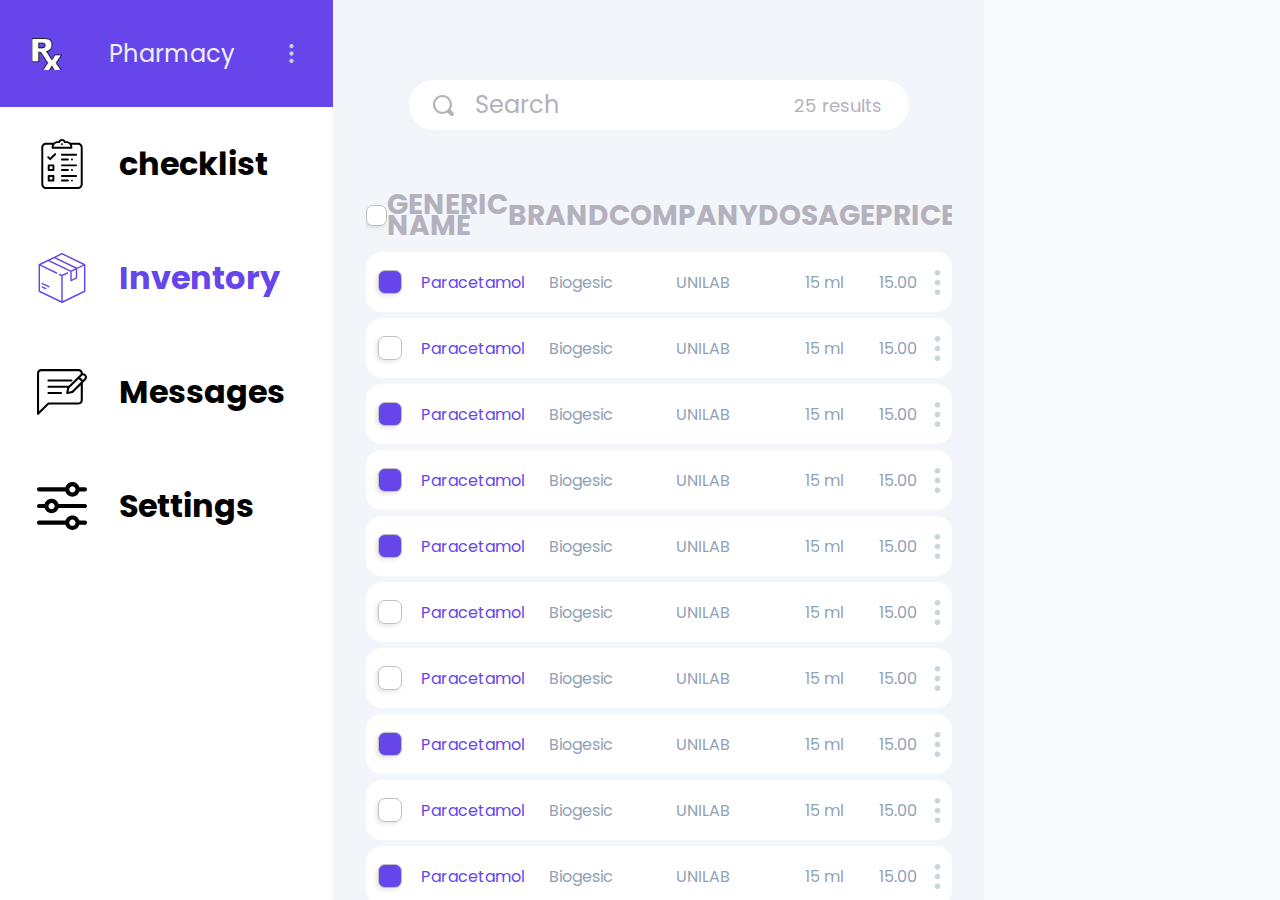
==== frontend/html/index.html @ 848f8ec7 "complied main and right-side-bar design" ====
<!DOCTYPE html>
<html lang="en">
  <head>
    <meta charset="UTF-8" />
    <meta name="viewport" content="width=device-width, initial-scale=1.0" />
    <meta http-equiv="X-UA-Compatible" content="ie=edge" />
    <title>POS</title>

    <link rel="stylesheet" href="../css/main.css" />
  </head>
  <body>
    <div class="site">
      <section class="left-side-bar">
        <section class="left-side-bar__top">
          <img src="../static/rx.svg" class="left-side-bar__top__logo" />
          <h1 class="left-side-bar__top__pharmacy-name">Pharmacy</h1>
          <img src="../static/3dots.svg" class="left-side-bar__top__menu" />
        </section>
        <section class="left-side-bar__mid">
          <div class="left-side-bar__mid__function">
            <img
              src="../static/checklist.svg"
              class="left-side-bar__mid__function__logo"
            />
            <h1 class="left-side-bar__mid__function__name">checklist</h1>
          </div>
          <div
            class="left-side-bar__mid__function left-side-bar__mid__function--active"
          >
            <img
              src="../static/box.svg"
              class="left-side-bar__mid__function__logo"
            />
            <h1 class="left-side-bar__mid__function__name">Inventory</h1>
          </div>
          <div class="left-side-bar__mid__function">
            <img
              src="../static/feedback.svg"
              class="left-side-bar__mid__function__logo"
            />
            <h1 class="left-side-bar__mid__function__name">Messages</h1>
          </div>
          <div class="left-side-bar__mid__function">
            <img
              src="../static/adjust.svg"
              class="left-side-bar__mid__function__logo"
            />
            <h1 class="left-side-bar__mid__function__name">Settings</h1>
          </div>
        </section>
      </section>
      <section class="main">
        <div class="search">
          <div class="search__main">
            <img src="../static/search.svg" class="search__main__logo" />
            <input
              type="search"
              name="search"
              class="search__main__name"
              placeholder="Search"
            />
          </div>
          <h1 class="search__results-count">25 results</h1>
        </div>
        <div class="table">
          <section class="table__header">
            <div class="table__header__item check ">
              <div></div>
            </div>
            <div class="table__header__item generic">
              <h1 class="name">Generic Name</h1>
            </div>
            <div class="table__header__item brand">
              <h1 class="name">Brand</h1>
            </div>
            <div class="table__header__item company">
              <h1 class="name">Company</h1>
            </div>
            <div class="table__header__item dosage">
              <h1 class="name">Dosage</h1>
            </div>
            <div class="table__header__item price">
              <h1 class="name">Price</h1>
            </div>
          </section>

          <section class="table__body">
            <div class="table__body__card">
              <div
                class="table__body__card__item table__body__card__item check--active check"
              >
                <div></div>
              </div>
              <div class="table__body__card__item generic">
                <h1 class="name">Paracetamol</h1>
              </div>
              <div class="table__body__card__item brand">
                <h1 class="name">Biogesic</h1>
              </div>
              <div class="table__body__card__item company">
                <h1 class="name">UNILAB</h1>
              </div>
              <div class="table__body__card__item dosage">
                <h1 class="name">15 ml</h1>
              </div>
              <div class="table__body__card__item price">
                <h1 class="name">15.00</h1>
              </div>
              <div class="table__body__card__item menu">
                <img src="../static/3dots.svg" />
              </div>
            </div>

            <div class="table__body__card">
              <div class="table__body__card__item check ">
                <div></div>
              </div>
              <div class="table__body__card__item generic">
                <h1 class="name">Paracetamol</h1>
              </div>
              <div class="table__body__card__item brand">
                <h1 class="name">Biogesic</h1>
              </div>
              <div class="table__body__card__item company">
                <h1 class="name">UNILAB</h1>
              </div>
              <div class="table__body__card__item dosage">
                <h1 class="name">15 ml</h1>
              </div>
              <div class="table__body__card__item price">
                <h1 class="name">15.00</h1>
              </div>
              <div class="table__body__card__item menu">
                <img src="../static/3dots.svg" />
              </div>
            </div>

            <div class="table__body__card">
              <div
                class="table__body__card__item table__body__card__item check--active check "
              >
                <div></div>
              </div>
              <div class="table__body__card__item generic">
                <h1 class="name">Paracetamol</h1>
              </div>
              <div class="table__body__card__item brand">
                <h1 class="name">Biogesic</h1>
              </div>
              <div class="table__body__card__item company">
                <h1 class="name">UNILAB</h1>
              </div>
              <div class="table__body__card__item dosage">
                <h1 class="name">15 ml</h1>
              </div>
              <div class="table__body__card__item price">
                <h1 class="name">15.00</h1>
              </div>
              <div class="table__body__card__item menu">
                <img src="../static/3dots.svg" />
              </div>
            </div>

            <div class="table__body__card">
              <div
                class="table__body__card__item table__body__card__item check--active check "
              >
                <div></div>
              </div>
              <div class="table__body__card__item generic">
                <h1 class="name">Paracetamol</h1>
              </div>
              <div class="table__body__card__item brand">
                <h1 class="name">Biogesic</h1>
              </div>
              <div class="table__body__card__item company">
                <h1 class="name">UNILAB</h1>
              </div>
              <div class="table__body__card__item dosage">
                <h1 class="name">15 ml</h1>
              </div>
              <div class="table__body__card__item price">
                <h1 class="name">15.00</h1>
              </div>
              <div class="table__body__card__item menu">
                <img src="../static/3dots.svg" />
              </div>
            </div>

            <div class="table__body__card">
              <div
                class="table__body__card__item table__body__card__item check--active check "
              >
                <div></div>
              </div>
              <div class="table__body__card__item generic">
                <h1 class="name">Paracetamol</h1>
              </div>
              <div class="table__body__card__item brand">
                <h1 class="name">Biogesic</h1>
              </div>
              <div class="table__body__card__item company">
                <h1 class="name">UNILAB</h1>
              </div>
              <div class="table__body__card__item dosage">
                <h1 class="name">15 ml</h1>
              </div>
              <div class="table__body__card__item price">
                <h1 class="name">15.00</h1>
              </div>
              <div class="table__body__card__item menu">
                <img src="../static/3dots.svg" />
              </div>
            </div>

            <div class="table__body__card">
              <div class="table__body__card__item check ">
                <div></div>
              </div>
              <div class="table__body__card__item generic">
                <h1 class="name">Paracetamol</h1>
              </div>
              <div class="table__body__card__item brand">
                <h1 class="name">Biogesic</h1>
              </div>
              <div class="table__body__card__item company">
                <h1 class="name">UNILAB</h1>
              </div>
              <div class="table__body__card__item dosage">
                <h1 class="name">15 ml</h1>
              </div>
              <div class="table__body__card__item price">
                <h1 class="name">15.00</h1>
              </div>
              <div class="table__body__card__item menu">
                <img src="../static/3dots.svg" />
              </div>
            </div>

            <div class="table__body__card">
              <div class="table__body__card__item check ">
                <div></div>
              </div>
              <div class="table__body__card__item generic">
                <h1 class="name">Paracetamol</h1>
              </div>
              <div class="table__body__card__item brand">
                <h1 class="name">Biogesic</h1>
              </div>
              <div class="table__body__card__item company">
                <h1 class="name">UNILAB</h1>
              </div>
              <div class="table__body__card__item dosage">
                <h1 class="name">15 ml</h1>
              </div>
              <div class="table__body__card__item price">
                <h1 class="name">15.00</h1>
              </div>
              <div class="table__body__card__item menu">
                <img src="../static/3dots.svg" />
              </div>
            </div>

            <div class="table__body__card">
              <div
                class="table__body__card__item table__body__card__item check--active check "
              >
                <div></div>
              </div>
              <div class="table__body__card__item generic">
                <h1 class="name">Paracetamol</h1>
              </div>
              <div class="table__body__card__item brand">
                <h1 class="name">Biogesic</h1>
              </div>
              <div class="table__body__card__item company">
                <h1 class="name">UNILAB</h1>
              </div>
              <div class="table__body__card__item dosage">
                <h1 class="name">15 ml</h1>
              </div>
              <div class="table__body__card__item price">
                <h1 class="name">15.00</h1>
              </div>
              <div class="table__body__card__item menu">
                <img src="../static/3dots.svg" />
              </div>
            </div>

            <div class="table__body__card">
              <div class="table__body__card__item check ">
                <div></div>
              </div>
              <div class="table__body__card__item generic">
                <h1 class="name">Paracetamol</h1>
              </div>
              <div class="table__body__card__item brand">
                <h1 class="name">Biogesic</h1>
              </div>
              <div class="table__body__card__item company">
                <h1 class="name">UNILAB</h1>
              </div>
              <div class="table__body__card__item dosage">
                <h1 class="name">15 ml</h1>
              </div>
              <div class="table__body__card__item price">
                <h1 class="name">15.00</h1>
              </div>
              <div class="table__body__card__item menu">
                <img src="../static/3dots.svg" />
              </div>
            </div>

            <div class="table__body__card">
              <div
                class="table__body__card__item table__body__card__item check--active check "
              >
                <div></div>
              </div>
              <div class="table__body__card__item generic">
                <h1 class="name">Paracetamol</h1>
              </div>
              <div class="table__body__card__item brand">
                <h1 class="name">Biogesic</h1>
              </div>
              <div class="table__body__card__item company">
                <h1 class="name">UNILAB</h1>
              </div>
              <div class="table__body__card__item dosage">
                <h1 class="name">15 ml</h1>
              </div>
              <div class="table__body__card__item price">
                <h1 class="name">15.00</h1>
              </div>
              <div class="table__body__card__item menu">
                <img src="../static/3dots.svg" />
              </div>
            </div>

            <div class="table__body__card">
              <div
                class="table__body__card__item table__body__card__item check--active check "
              >
                <div></div>
              </div>
              <div class="table__body__card__item generic">
                <h1 class="name">Paracetamol</h1>
              </div>
              <div class="table__body__card__item brand">
                <h1 class="name">Biogesic</h1>
              </div>
              <div class="table__body__card__item company">
                <h1 class="name">UNILAB</h1>
              </div>
              <div class="table__body__card__item dosage">
                <h1 class="name">15 ml</h1>
              </div>
              <div class="table__body__card__item price">
                <h1 class="name">15.00</h1>
              </div>
              <div class="table__body__card__item menu">
                <img src="../static/3dots.svg" />
              </div>
            </div>

            <div class="table__body__card">
              <div
                class="table__body__card__item table__body__card__item check--active check "
              >
                <div></div>
              </div>
              <div class="table__body__card__item generic">
                <h1 class="name">Paracetamol</h1>
              </div>
              <div class="table__body__card__item brand">
                <h1 class="name">Biogesic</h1>
              </div>
              <div class="table__body__card__item company">
                <h1 class="name">UNILAB</h1>
              </div>
              <div class="table__body__card__item dosage">
                <h1 class="name">15 ml</h1>
              </div>
              <div class="table__body__card__item price">
                <h1 class="name">15.00</h1>
              </div>
              <div class="table__body__card__item menu">
                <img src="../static/3dots.svg" />
              </div>
            </div>
          </section>
        </div>
      </section>
      <section class="right-side-bar"></section>
    </div>
  </body>
</html>
---- frontend/css/main.css ----
@import url("https://fonts.googleapis.com/css?family=Poppins:400,600,700&display=swap");
* {
  margin: 0;
  padding: 0;
  -webkit-box-sizing: border-box;
          box-sizing: border-box;
  scroll-behavior: smooth;
  font-family: "Poppins", sans-serif;
}

a {
  text-decoration: none !important;
}

ul {
  list-style-type: none;
}

.site {
  height: 100vh;
  width: auto;
  display: -webkit-box;
  display: -ms-flexbox;
  display: flex;
  -webkit-box-align: center;
      -ms-flex-align: center;
          align-items: center;
  -webkit-box-pack: center;
      -ms-flex-pack: center;
          justify-content: center;
  -webkit-box-orient: horizontal;
  -webkit-box-direction: normal;
      -ms-flex-direction: row;
          flex-direction: row;
}

.left-side-bar {
  height: 100%;
  width: 350px;
  background-color: #ffffff;
  display: -webkit-box;
  display: -ms-flexbox;
  display: flex;
  -webkit-box-align: center;
      -ms-flex-align: center;
          align-items: center;
  -webkit-box-pack: start;
      -ms-flex-pack: start;
          justify-content: flex-start;
  -webkit-box-orient: vertical;
  -webkit-box-direction: normal;
      -ms-flex-direction: column;
          flex-direction: column;
}

.left-side-bar__top {
  -webkit-box-flex: 1;
      -ms-flex-positive: 1;
          flex-grow: 1;
  width: 100%;
  max-height: 107px;
  background-color: #6646eb;
  padding: 2em;
  display: -webkit-box;
  display: -ms-flexbox;
  display: flex;
  -webkit-box-align: center;
      -ms-flex-align: center;
          align-items: center;
  -webkit-box-pack: justify;
      -ms-flex-pack: justify;
          justify-content: space-between;
  -webkit-box-orient: horizontal;
  -webkit-box-direction: normal;
      -ms-flex-direction: row;
          flex-direction: row;
}

.left-side-bar__top__menu {
  width: 1.2em;
  height: auto;
  justify-self: flex-end;
  cursor: pointer;
}

.left-side-bar__top__pharmacy-name {
  font-size: 24px;
  line-height: 36px;
  font-style: normal;
  font-weight: normal;
  color: #f0edfe;
  cursor: pointer;
}

.left-side-bar__top__logo {
  cursor: pointer;
}

.left-side-bar__mid {
  width: 100%;
  height: auto;
  padding-left: 5px;
  -webkit-box-flex: 1;
      -ms-flex-positive: 1;
          flex-grow: 1;
  display: -webkit-box;
  display: -ms-flexbox;
  display: flex;
  -webkit-box-align: center;
      -ms-flex-align: center;
          align-items: center;
  -webkit-box-pack: start;
      -ms-flex-pack: start;
          justify-content: flex-start;
  -webkit-box-orient: vertical;
  -webkit-box-direction: normal;
      -ms-flex-direction: column;
          flex-direction: column;
}

.main {
  height: 100%;
  width: 1080px;
  background-color: #f2f5fa;
  display: -webkit-box;
  display: -ms-flexbox;
  display: flex;
  -webkit-box-align: center;
      -ms-flex-align: center;
          align-items: center;
  -webkit-box-pack: center;
      -ms-flex-pack: center;
          justify-content: center;
  -webkit-box-orient: vertical;
  -webkit-box-direction: normal;
      -ms-flex-direction: column;
          flex-direction: column;
}

.main .search {
  width: 500px;
  height: 51.04px;
  background-color: #ffffff;
  border-radius: 5em;
  margin: 5em 0 4em 0;
  padding: 0 1.5em;
  display: -webkit-box;
  display: -ms-flexbox;
  display: flex;
  -webkit-box-align: center;
      -ms-flex-align: center;
          align-items: center;
  -webkit-box-pack: justify;
      -ms-flex-pack: justify;
          justify-content: space-between;
  -webkit-box-orient: horizontal;
  -webkit-box-direction: normal;
      -ms-flex-direction: row;
          flex-direction: row;
}

.main .search__main {
  -webkit-box-flex: 1;
      -ms-flex-positive: 1;
          flex-grow: 1;
  display: -webkit-box;
  display: -ms-flexbox;
  display: flex;
  -webkit-box-align: center;
      -ms-flex-align: center;
          align-items: center;
  -webkit-box-pack: start;
      -ms-flex-pack: start;
          justify-content: flex-start;
  -webkit-box-orient: horizontal;
  -webkit-box-direction: normal;
      -ms-flex-direction: row;
          flex-direction: row;
}

.main .search__main__logo {
  margin-right: 1em;
  -webkit-transform: scaleX(-1);
          transform: scaleX(-1);
  width: 21px;
  height: auto;
  cursor: z;
}

.main .search__main__name {
  width: 80%;
  border: none;
  font-style: normal;
  font-weight: normal;
  font-size: 24px;
  line-height: 48px;
}

.main .search__main__name::-webkit-input-placeholder {
  padding-left: 0.2em;
  color: #b4b1bc;
  font-style: normal;
  font-weight: normal;
}

.main .search__main__name:-ms-input-placeholder {
  padding-left: 0.2em;
  color: #b4b1bc;
  font-style: normal;
  font-weight: normal;
}

.main .search__main__name::-ms-input-placeholder {
  padding-left: 0.2em;
  color: #b4b1bc;
  font-style: normal;
  font-weight: normal;
}

.main .search__main__name::placeholder {
  padding-left: 0.2em;
  color: #b4b1bc;
  font-style: normal;
  font-weight: normal;
}

.main .search__results-count {
  -webkit-box-flex: 1;
      -ms-flex-positive: 1;
          flex-grow: 1;
  width: 7em;
  color: #b4b1bc;
  font-weight: normal;
  font-style: normal;
  font-size: 18px;
  line-height: 27px;
}

.main .table {
  width: 90%;
  height: 80%;
  overflow-y: scroll;
}

.main .table__header {
  display: -ms-grid;
  display: grid;
  -ms-grid-columns: 0.5fr 1.2fr 1fr 1.5fr 1fr 0.5fr 0.3fr;
      grid-template-columns: 0.5fr 1.2fr 1fr 1.5fr 1fr 0.5fr 0.3fr;
      grid-template-areas: "check generic brand company dosage price";
  margin-bottom: 1em;
  justify-items: center;
  -webkit-box-align: center;
      -ms-flex-align: center;
          align-items: center;
}

.main .table__header__item {
  font-size: 14px;
  line-height: 21px;
  color: #b4b1bc;
  text-transform: uppercase;
}

.main .table__header__item.check {
  -ms-grid-row: 1;
  -ms-grid-column: 1;
  grid-area: check;
  height: 1.5em;
  width: 1.5em;
  background: #ffffff;
  border: 0.5px solid #c1c1c1;
  -webkit-box-sizing: border-box;
          box-sizing: border-box;
  -webkit-box-shadow: -2px 2px 4px rgba(0, 0, 0, 0.1);
          box-shadow: -2px 2px 4px rgba(0, 0, 0, 0.1);
  border-radius: 7px;
  cursor: pointer;
}

.main .table__header__item.check--active {
  background-color: #6646eb;
}

.main .table__header__item.generic {
  -ms-grid-row: 1;
  -ms-grid-column: 2;
  grid-area: generic;
}

.main .table__header__item.brand {
  -ms-grid-row: 1;
  -ms-grid-column: 3;
  grid-area: brand;
}

.main .table__header__item.company {
  -ms-grid-row: 1;
  -ms-grid-column: 4;
  grid-area: company;
}

.main .table__header__item.dosage {
  -ms-grid-row: 1;
  -ms-grid-column: 5;
  grid-area: dosage;
}

.main .table__header__item.price {
  -ms-grid-row: 1;
  -ms-grid-column: 6;
  grid-area: price;
}

.main .table__body {
  display: -ms-grid;
  display: grid;
  -ms-grid-columns: auto;
      grid-template-columns: auto;
  -ms-grid-rows: 1fr 1fr;
      grid-template-rows: 1fr 1fr;
  row-gap: 6px;
}

.main .table__body__card {
  display: -ms-grid;
  display: grid;
  -ms-grid-columns: 0.5fr 1.2fr 1fr 1.5fr 1fr 0.5fr 0.3fr;
      grid-template-columns: 0.5fr 1.2fr 1fr 1.5fr 1fr 0.5fr 0.3fr;
      grid-template-areas: "check generic brand company dosage price menu";
  justify-items: center;
  -webkit-box-align: center;
      -ms-flex-align: center;
          align-items: center;
  height: 60px;
  background-color: #ffffff;
  border-radius: 1em;
}

.main .table__body__card__item {
  color: #91a2b6;
}

.main .table__body__card__item .name {
  font-size: 16px;
  line-height: 21px;
  font-weight: normal;
  font-style: normal;
}

.main .table__body__card__item.check {
  -ms-grid-row: 1;
  -ms-grid-column: 1;
  grid-area: check;
  height: 1.5em;
  width: 1.5em;
  background: #ffffff;
  border: 0.5px solid #c1c1c1;
  -webkit-box-sizing: border-box;
          box-sizing: border-box;
  -webkit-box-shadow: -2px 2px 4px rgba(0, 0, 0, 0.1);
          box-shadow: -2px 2px 4px rgba(0, 0, 0, 0.1);
  border-radius: 7px;
  cursor: pointer;
}

.main .table__body__card__item.check--active {
  background-color: #6646eb;
}

.main .table__body__card__item.generic {
  -ms-grid-row: 1;
  -ms-grid-column: 2;
  grid-area: generic;
  color: #6646eb;
}

.main .table__body__card__item.brand {
  -ms-grid-row: 1;
  -ms-grid-column: 3;
  grid-area: brand;
}

.main .table__body__card__item.company {
  -ms-grid-row: 1;
  -ms-grid-column: 4;
  grid-area: company;
}

.main .table__body__card__item.dosage {
  -ms-grid-row: 1;
  -ms-grid-column: 5;
  grid-area: dosage;
}

.main .table__body__card__item.price {
  -ms-grid-row: 1;
  -ms-grid-column: 6;
  grid-area: price;
}

.main .table__body__card__item.menu {
  -ms-grid-row: 1;
  -ms-grid-column: 7;
  grid-area: menu;
  cursor: pointer;
  display: -webkit-box;
  display: -ms-flexbox;
  display: flex;
  -webkit-box-align: center;
      -ms-flex-align: center;
          align-items: center;
  -webkit-box-pack: center;
      -ms-flex-pack: center;
          justify-content: center;
  -webkit-box-orient: horizontal;
  -webkit-box-direction: normal;
      -ms-flex-direction: row;
          flex-direction: row;
}

.main .table__body__card__item.menu img {
  width: 25px;
  height: 25px;
}

.right-side-bar {
  height: 100%;
  width: 490px;
  background-color: #f9fafe;
}

.left-side-bar__mid__function {
  width: 100%;
  height: auto;
  margin: 1em auto;
  padding: 1em 1em 1em 2em;
  border-top-left-radius: 5em;
  border-bottom-left-radius: 5em;
  display: -webkit-box;
  display: -ms-flexbox;
  display: flex;
  -webkit-box-align: center;
      -ms-flex-align: center;
          align-items: center;
  -webkit-box-pack: start;
      -ms-flex-pack: start;
          justify-content: flex-start;
  -webkit-box-orient: horizontal;
  -webkit-box-direction: normal;
      -ms-flex-direction: row;
          flex-direction: row;
}

.left-side-bar__mid__function--active {
  color: #6646eb;
}

.left-side-bar__mid__function__logo {
  width: 50px;
  height: auto;
}

.left-side-bar__mid__function__name {
  margin: auto 1em;
  color: inherit;
}

.left-side-bar__mid__function:hover {
  background-color: #f2f5fa;
  cursor: pointer;
  color: #6646eb;
}
/*# sourceMappingURL=main.css.map */
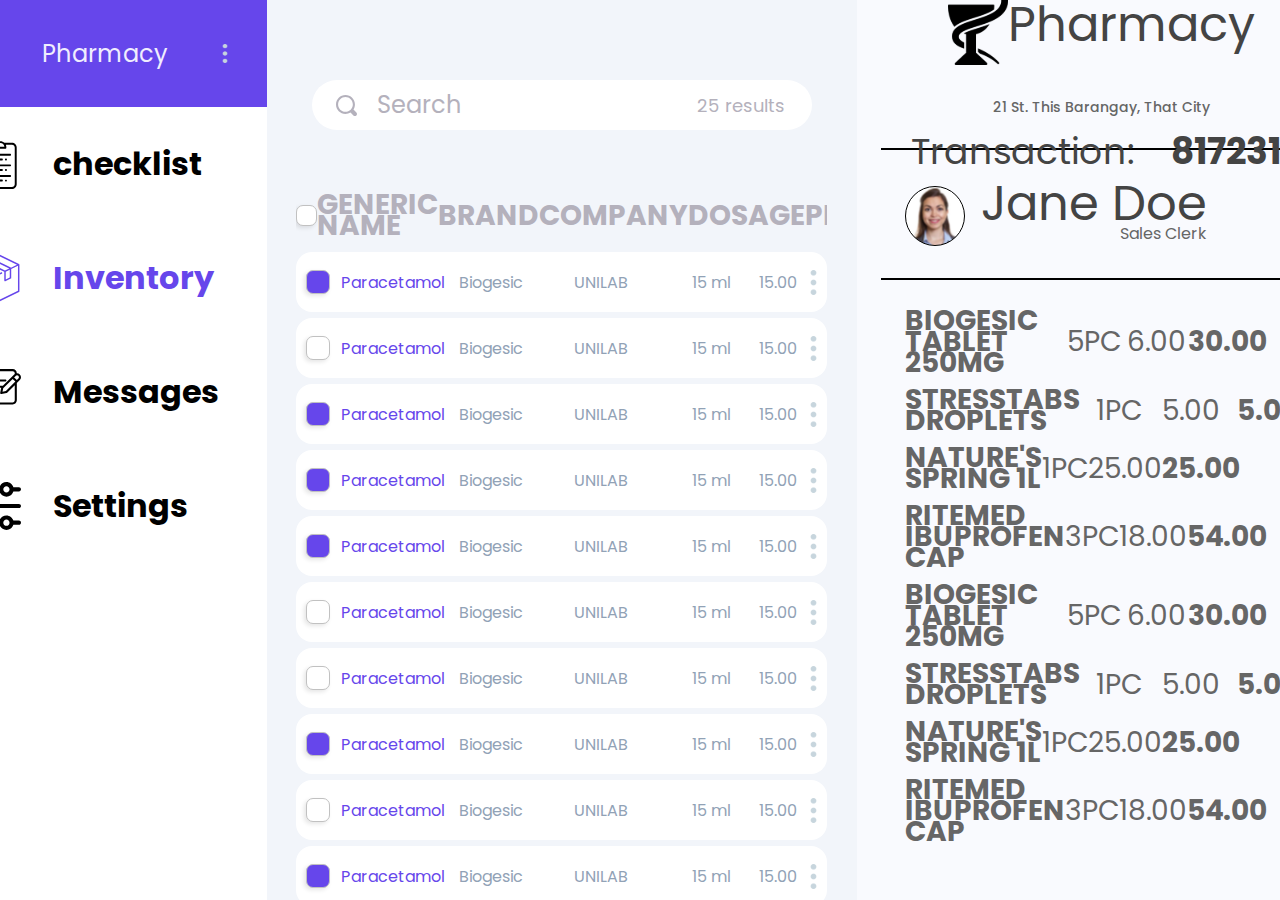
==== commit 02a1ce7e: "asdf kapoiiii waaa wip" ====
--- a/frontend/html/index.html
+++ b/frontend/html/index.html
@@ -5,6 +5,12 @@
     <meta name="viewport" content="width=device-width, initial-scale=1.0" />
     <meta http-equiv="X-UA-Compatible" content="ie=edge" />
     <title>POS</title>
+
+    <!-- Loading Bootstrap -->
+    <!-- <link href="../css/vendor/bootstrap.min.css" rel="stylesheet" /> -->
+
+    <!-- Loading Flat UI -->
+    <!-- <link href="../css/vendor/flat-ui.css" rel="stylesheet" /> -->
 
     <link rel="stylesheet" href="../css/main.css" />
   </head>
@@ -391,7 +397,173 @@
           </section>
         </div>
       </section>
-      <section class="right-side-bar"></section>
+      <section class="right-side-bar">
+        <section class="right-side-bar__top">
+          <div class="right-side-bar__top__pharmacy">
+            <div class="right-side-bar__top__pharmacy__hero">
+              <img src="../static/hygeia.svg" class="logo" />
+              <h1 class="name">Pharmacy</h1>
+            </div>
+            <h3 class="right-side-bar__top__pharmacy__location">
+              21 St. This Barangay, That City
+            </h3>
+          </div>
+          <div class="line"></div>
+        </section>
+        <section class="right-side-bar__mid">
+          <div class="right-side-bar__mid__transaction">
+            <h1 class="name">Transaction:</h1>
+            <h1 class="number">817231987237</h1>
+          </div>
+          <div class="right-side-bar__mid__clerk">
+            <img src="../static/jane.svg" class="picture" />
+            <div class="right-side-bar__mid__clerk__hero">
+              <h1 class="name">Jane Doe</h1>
+              <h2 class="title">Sales Clerk</h2>
+            </div>
+          </div>
+          <div class="line"></div>
+        </section>
+
+        <section class="right-side-bar__bot">
+          <section class="table">
+            <div class="table__card">
+              <div class="table__card__item name">
+                <h1>BIOGESIC TABLET 250MG</h1>
+              </div>
+              <div class="table__card__item piece">
+                <h1>5PC</h1>
+              </div>
+              <div class="table__card__item price">
+                <h1>6.00</h1>
+              </div>
+              <div class="table__card__item total">
+                <h1>30.00</h1>
+              </div>
+            </div>
+
+            <div class="table__card">
+              <div class="table__card__item name">
+                <h1>STRESSTABS DROPLETS</h1>
+              </div>
+              <div class="table__card__item piece">
+                <h1>1PC</h1>
+              </div>
+              <div class="table__card__item price">
+                <h1>5.00</h1>
+              </div>
+              <div class="table__card__item total">
+                <h1>5.00</h1>
+              </div>
+            </div>
+
+            <div class="table__card">
+              <div class="table__card__item name">
+                <h1>NATURE'S SPRING 1L</h1>
+              </div>
+              <div class="table__card__item piece">
+                <h1>1PC</h1>
+              </div>
+              <div class="table__card__item price">
+                <h1>25.00</h1>
+              </div>
+              <div class="table__card__item total">
+                <h1>25.00</h1>
+              </div>
+            </div>
+
+            <div class="table__card">
+              <div class="table__card__item name">
+                <h1>RITEMED IBUPROFEN CAP</h1>
+              </div>
+              <div class="table__card__item piece">
+                <h1>3PC</h1>
+              </div>
+              <div class="table__card__item price">
+                <h1>18.00</h1>
+              </div>
+              <div class="table__card__item total">
+                <h1>54.00</h1>
+              </div>
+            </div>
+
+            <div class="table__card">
+              <div class="table__card__item name">
+                <h1>BIOGESIC TABLET 250MG</h1>
+              </div>
+              <div class="table__card__item piece">
+                <h1>5PC</h1>
+              </div>
+              <div class="table__card__item price">
+                <h1>6.00</h1>
+              </div>
+              <div class="table__card__item total">
+                <h1>30.00</h1>
+              </div>
+            </div>
+
+            <div class="table__card">
+              <div class="table__card__item name">
+                <h1>STRESSTABS DROPLETS</h1>
+              </div>
+              <div class="table__card__item piece">
+                <h1>1PC</h1>
+              </div>
+              <div class="table__card__item price">
+                <h1>5.00</h1>
+              </div>
+              <div class="table__card__item total">
+                <h1>5.00</h1>
+              </div>
+            </div>
+
+            <div class="table__card">
+              <div class="table__card__item name">
+                <h1>NATURE'S SPRING 1L</h1>
+              </div>
+              <div class="table__card__item piece">
+                <h1>1PC</h1>
+              </div>
+              <div class="table__card__item price">
+                <h1>25.00</h1>
+              </div>
+              <div class="table__card__item total">
+                <h1>25.00</h1>
+              </div>
+            </div>
+
+            <div class="table__card">
+              <div class="table__card__item name">
+                <h1>RITEMED IBUPROFEN CAP</h1>
+              </div>
+              <div class="table__card__item piece">
+                <h1>3PC</h1>
+              </div>
+              <div class="table__card__item price">
+                <h1>18.00</h1>
+              </div>
+              <div class="table__card__item total">
+                <h1>54.00</h1>
+              </div>
+            </div>
+          </section>
+
+          <!-- <section class="calculations">
+            <div class="total-items">
+              <h1 class="name">TOTAL ITEMS:</h1>
+              <h2 class="number">8</h2>
+            </div>
+            <div class="subtotal">
+              <h1 class="name">SUBTOTAL:</h1>
+              <h2 class="number">228.00</h2>
+            </div>
+            <div class="discount">
+              <h1 class="name">DISCOUNT:</h1>
+              <h2 class="number">28.00</h2>
+            </div>
+          </section> -->
+        </section>
+      </section>
     </div>
   </body>
 </html>
--- a/frontend/css/vendor/flat-ui.css
+++ b/frontend/css/vendor/flat-ui.css
@@ -0,0 +1,7736 @@
+@font-face {
+  font-family: 'Lato';
+  src: url("../fonts/lato/lato-black.eot");
+  src: url("../fonts/lato/lato-black.eot?#iefix") format("embedded-opentype"), url("../fonts/lato/lato-black.woff") format("woff"), url("../fonts/lato/lato-black.ttf") format("truetype"), url("../fonts/lato/lato-black.svg#latoblack") format("svg");
+  font-weight: 900;
+  font-style: normal;
+}
+
+@font-face {
+  font-family: 'Lato';
+  src: url("../fonts/lato/lato-bold.eot");
+  src: url("../fonts/lato/lato-bold.eot?#iefix") format("embedded-opentype"), url("../fonts/lato/lato-bold.woff") format("woff"), url("../fonts/lato/lato-bold.ttf") format("truetype"), url("../fonts/lato/lato-bold.svg#latobold") format("svg");
+  font-weight: bold;
+  font-style: normal;
+}
+
+@font-face {
+  font-family: 'Lato';
+  src: url("../fonts/lato/lato-bolditalic.eot");
+  src: url("../fonts/lato/lato-bolditalic.eot?#iefix") format("embedded-opentype"), url("../fonts/lato/lato-bolditalic.woff") format("woff"), url("../fonts/lato/lato-bolditalic.ttf") format("truetype"), url("../fonts/lato/lato-bolditalic.svg#latobold-italic") format("svg");
+  font-weight: bold;
+  font-style: italic;
+}
+
+@font-face {
+  font-family: 'Lato';
+  src: url("../fonts/lato/lato-italic.eot");
+  src: url("../fonts/lato/lato-italic.eot?#iefix") format("embedded-opentype"), url("../fonts/lato/lato-italic.woff") format("woff"), url("../fonts/lato/lato-italic.ttf") format("truetype"), url("../fonts/lato/lato-italic.svg#latoitalic") format("svg");
+  font-weight: normal;
+  font-style: italic;
+}
+
+@font-face {
+  font-family: 'Lato';
+  src: url("../fonts/lato/lato-light.eot");
+  src: url("../fonts/lato/lato-light.eot?#iefix") format("embedded-opentype"), url("../fonts/lato/lato-light.woff") format("woff"), url("../fonts/lato/lato-light.ttf") format("truetype"), url("../fonts/lato/lato-light.svg#latolight") format("svg");
+  font-weight: 300;
+  font-style: normal;
+}
+
+@font-face {
+  font-family: 'Lato';
+  src: url("../fonts/lato/lato-regular.eot");
+  src: url("../fonts/lato/lato-regular.eot?#iefix") format("embedded-opentype"), url("../fonts/lato/lato-regular.woff") format("woff"), url("../fonts/lato/lato-regular.ttf") format("truetype"), url("../fonts/lato/lato-regular.svg#latoregular") format("svg");
+  font-weight: normal;
+  font-style: normal;
+}
+
+@font-face {
+  font-family: 'Flat-UI-Pro-Icons';
+  src: url("../fonts/glyphicons/flat-ui-pro-icons-regular.eot");
+  src: url("../fonts/glyphicons/flat-ui-pro-icons-regular.eot?#iefix") format("embedded-opentype"), url("../fonts/glyphicons/flat-ui-pro-icons-regular.woff") format("woff"), url("../fonts/glyphicons/flat-ui-pro-icons-regular.ttf") format("truetype"), url("../fonts/glyphicons/flat-ui-pro-icons-regular.svg#flat-ui-pro-icons-regular") format("svg");
+}
+
+[class^="fui-"],
+[class*="fui-"] {
+  font-family: 'Flat-UI-Pro-Icons';
+  speak: none;
+  font-style: normal;
+  font-weight: normal;
+  font-variant: normal;
+  text-transform: none;
+  -webkit-font-smoothing: antialiased;
+  -moz-osx-font-smoothing: grayscale;
+}
+
+.fui-triangle-up:before {
+  content: "\e600";
+}
+
+.fui-triangle-down:before {
+  content: "\e601";
+}
+
+.fui-triangle-up-small:before {
+  content: "\e602";
+}
+
+.fui-triangle-down-small:before {
+  content: "\e603";
+}
+
+.fui-triangle-left-large:before {
+  content: "\e604";
+}
+
+.fui-triangle-right-large:before {
+  content: "\e605";
+}
+
+.fui-arrow-left:before {
+  content: "\e606";
+}
+
+.fui-arrow-right:before {
+  content: "\e607";
+}
+
+.fui-plus:before {
+  content: "\e608";
+}
+
+.fui-cross:before {
+  content: "\e609";
+}
+
+.fui-check:before {
+  content: "\e60a";
+}
+
+.fui-radio-unchecked:before {
+  content: "\e60b";
+}
+
+.fui-radio-checked:before {
+  content: "\e60c";
+}
+
+.fui-checkbox-unchecked:before {
+  content: "\e60d";
+}
+
+.fui-checkbox-checked:before {
+  content: "\e60e";
+}
+
+.fui-info-circle:before {
+  content: "\e60f";
+}
+
+.fui-alert-circle:before {
+  content: "\e610";
+}
+
+.fui-question-circle:before {
+  content: "\e611";
+}
+
+.fui-check-circle:before {
+  content: "\e612";
+}
+
+.fui-cross-circle:before {
+  content: "\e613";
+}
+
+.fui-plus-circle:before {
+  content: "\e614";
+}
+
+.fui-pause:before {
+  content: "\e615";
+}
+
+.fui-play:before {
+  content: "\e616";
+}
+
+.fui-volume:before {
+  content: "\e617";
+}
+
+.fui-mute:before {
+  content: "\e618";
+}
+
+.fui-resize:before {
+  content: "\e619";
+}
+
+.fui-list:before {
+  content: "\e61a";
+}
+
+.fui-list-thumbnailed:before {
+  content: "\e61b";
+}
+
+.fui-list-small-thumbnails:before {
+  content: "\e61c";
+}
+
+.fui-list-large-thumbnails:before {
+  content: "\e61d";
+}
+
+.fui-list-numbered:before {
+  content: "\e61e";
+}
+
+.fui-list-columned:before {
+  content: "\e61f";
+}
+
+.fui-list-bulleted:before {
+  content: "\e620";
+}
+
+.fui-window:before {
+  content: "\e621";
+}
+
+.fui-windows:before {
+  content: "\e622";
+}
+
+.fui-loop:before {
+  content: "\e623";
+}
+
+.fui-cmd:before {
+  content: "\e624";
+}
+
+.fui-mic:before {
+  content: "\e625";
+}
+
+.fui-heart:before {
+  content: "\e626";
+}
+
+.fui-location:before {
+  content: "\e627";
+}
+
+.fui-new:before {
+  content: "\e628";
+}
+
+.fui-video:before {
+  content: "\e629";
+}
+
+.fui-photo:before {
+  content: "\e62a";
+}
+
+.fui-time:before {
+  content: "\e62b";
+}
+
+.fui-eye:before {
+  content: "\e62c";
+}
+
+.fui-chat:before {
+  content: "\e62d";
+}
+
+.fui-home:before {
+  content: "\e62e";
+}
+
+.fui-upload:before {
+  content: "\e62f";
+}
+
+.fui-search:before {
+  content: "\e630";
+}
+
+.fui-user:before {
+  content: "\e631";
+}
+
+.fui-mail:before {
+  content: "\e632";
+}
+
+.fui-lock:before {
+  content: "\e633";
+}
+
+.fui-power:before {
+  content: "\e634";
+}
+
+.fui-calendar:before {
+  content: "\e635";
+}
+
+.fui-gear:before {
+  content: "\e636";
+}
+
+.fui-bookmark:before {
+  content: "\e637";
+}
+
+.fui-exit:before {
+  content: "\e638";
+}
+
+.fui-trash:before {
+  content: "\e639";
+}
+
+.fui-folder:before {
+  content: "\e63a";
+}
+
+.fui-bubble:before {
+  content: "\e63b";
+}
+
+.fui-export:before {
+  content: "\e63c";
+}
+
+.fui-calendar-solid:before {
+  content: "\e63d";
+}
+
+.fui-star:before {
+  content: "\e63e";
+}
+
+.fui-star-2:before {
+  content: "\e63f";
+}
+
+.fui-credit-card:before {
+  content: "\e640";
+}
+
+.fui-clip:before {
+  content: "\e641";
+}
+
+.fui-link:before {
+  content: "\e642";
+}
+
+.fui-tag:before {
+  content: "\e643";
+}
+
+.fui-document:before {
+  content: "\e644";
+}
+
+.fui-image:before {
+  content: "\e645";
+}
+
+.fui-facebook:before {
+  content: "\e646";
+}
+
+.fui-youtube:before {
+  content: "\e647";
+}
+
+.fui-vimeo:before {
+  content: "\e648";
+}
+
+.fui-twitter:before {
+  content: "\e649";
+}
+
+.fui-spotify:before {
+  content: "\e64a";
+}
+
+.fui-skype:before {
+  content: "\e64b";
+}
+
+.fui-pinterest:before {
+  content: "\e64c";
+}
+
+.fui-path:before {
+  content: "\e64d";
+}
+
+.fui-linkedin:before {
+  content: "\e64e";
+}
+
+.fui-google-plus:before {
+  content: "\e64f";
+}
+
+.fui-dribbble:before {
+  content: "\e650";
+}
+
+.fui-behance:before {
+  content: "\e651";
+}
+
+.fui-stumbleupon:before {
+  content: "\e652";
+}
+
+.fui-yelp:before {
+  content: "\e653";
+}
+
+.fui-wordpress:before {
+  content: "\e654";
+}
+
+.fui-windows-8:before {
+  content: "\e655";
+}
+
+.fui-vine:before {
+  content: "\e656";
+}
+
+.fui-tumblr:before {
+  content: "\e657";
+}
+
+.fui-paypal:before {
+  content: "\e658";
+}
+
+.fui-lastfm:before {
+  content: "\e659";
+}
+
+.fui-instagram:before {
+  content: "\e65a";
+}
+
+.fui-html5:before {
+  content: "\e65b";
+}
+
+.fui-github:before {
+  content: "\e65c";
+}
+
+.fui-foursquare:before {
+  content: "\e65d";
+}
+
+.fui-dropbox:before {
+  content: "\e65e";
+}
+
+.fui-android:before {
+  content: "\e65f";
+}
+
+.fui-apple:before {
+  content: "\e660";
+}
+
+* {
+  outline: none !important;
+}
+
+body {
+  font-family: "Lato", Helvetica, Arial, sans-serif;
+  font-size: 18px;
+  line-height: 1.72222;
+  color: #34495e;
+  background-color: #fff;
+}
+
+a {
+  color: #16a085;
+  text-decoration: none;
+  transition: .25s;
+}
+
+a:hover, a:focus {
+  color: #1abc9c;
+  text-decoration: none;
+}
+
+a:focus {
+  outline: none;
+}
+
+img {
+  max-width: 100%;
+}
+
+.img-rounded {
+  border-radius: 6px;
+}
+
+.img-thumbnail {
+  padding: 4px;
+  line-height: 1.72222;
+  background-color: #fff;
+  border: 2px solid #bdc3c7;
+  border-radius: 6px;
+  transition: all .25s ease-in-out;
+  display: inline-block;
+  max-width: 100%;
+  height: auto;
+}
+
+.img-comment {
+  font-size: 15px;
+  line-height: 1.2;
+  font-style: italic;
+  margin: 24px 0;
+}
+
+h1, h2, h3, h4, h5, h6,
+.h1, .h2, .h3, .h4, .h5, .h6 {
+  font-family: inherit;
+  font-weight: 700;
+  line-height: 1.1;
+  color: inherit;
+}
+
+h1 small, h2 small, h3 small, h4 small, h5 small, h6 small,
+.h1 small, .h2 small, .h3 small, .h4 small, .h5 small, .h6 small {
+  color: #e7e9ec;
+}
+
+h1,
+h2,
+h3 {
+  margin-top: 30px;
+  margin-bottom: 15px;
+}
+
+h4,
+h5,
+h6 {
+  margin-top: 15px;
+  margin-bottom: 15px;
+}
+
+h6 {
+  font-weight: normal;
+}
+
+h1, .h1 {
+  font-size: 61px;
+}
+
+h2, .h2 {
+  font-size: 53px;
+}
+
+h3, .h3 {
+  font-size: 40px;
+}
+
+h4, .h4 {
+  font-size: 29px;
+}
+
+h5, .h5 {
+  font-size: 28px;
+}
+
+h6, .h6 {
+  font-size: 24px;
+}
+
+p {
+  font-size: 18px;
+  line-height: 1.72222;
+  margin: 0 0 15px;
+}
+
+.lead {
+  margin-bottom: 30px;
+  font-size: 28px;
+  line-height: 1.46428571;
+  font-weight: 300;
+}
+
+@media (min-width: 768px) {
+  .lead {
+    font-size: 30.006px;
+  }
+}
+
+small,
+.small {
+  font-size: 83%;
+  line-height: 2.067;
+}
+
+.text-muted {
+  color: #bdc3c7;
+}
+
+.text-inverse {
+  color: white;
+}
+
+.text-primary {
+  color: #1abc9c !important;
+}
+
+a.text-primary:hover {
+  color: #148f77;
+}
+
+.text-warning {
+  color: #f1c40f !important;
+}
+
+a.text-warning:hover {
+  color: #c29d0b;
+}
+
+.text-danger {
+  color: #e74c3c !important;
+}
+
+a.text-danger:hover {
+  color: #d62c1a;
+}
+
+.text-success {
+  color: #2ecc71 !important;
+}
+
+a.text-success:hover {
+  color: #25a25a;
+}
+
+.text-info {
+  color: #3498db !important;
+}
+
+a.text-info:hover {
+  color: #217dbb;
+}
+
+.bg-primary {
+  color: white;
+  background-color: #34495e;
+}
+
+a.bg-primary:hover {
+  background-color: #22303d;
+}
+
+.bg-success {
+  background-color: #dff0d8;
+}
+
+a.bg-success:hover {
+  background-color: #c1e2b3;
+}
+
+.bg-info {
+  background-color: #d9edf7;
+}
+
+a.bg-info:hover {
+  background-color: #afd9ee;
+}
+
+.bg-warning {
+  background-color: #fcf8e3;
+}
+
+a.bg-warning:hover {
+  background-color: #f7ecb5;
+}
+
+.bg-danger {
+  background-color: #f2dede;
+}
+
+a.bg-danger:hover {
+  background-color: #e4b9b9;
+}
+
+.page-header {
+  padding-bottom: 14px;
+  margin: 60px 0 30px;
+  border-bottom: 2px solid #e7e9ec;
+}
+
+ul,
+ol {
+  margin-bottom: 15px;
+}
+
+dl {
+  margin-bottom: 30px;
+}
+
+dt,
+dd {
+  line-height: 1.72222;
+}
+
+@media (min-width: 768px) {
+  .dl-horizontal dt {
+    width: 160px;
+  }
+  .dl-horizontal dd {
+    margin-left: 180px;
+  }
+}
+
+abbr[title],
+abbr[data-original-title] {
+  border-bottom: 1px dotted #bdc3c7;
+}
+
+blockquote {
+  border-left: 3px solid #e7e9ec;
+  padding: 0 0 0 16px;
+  margin: 0 0 30px;
+}
+
+blockquote p {
+  font-size: 20px;
+  line-height: 1.55;
+  font-weight: normal;
+  margin-bottom: .4em;
+}
+
+blockquote small,
+blockquote .small {
+  font-size: 18px;
+  line-height: 1.72222;
+  font-style: italic;
+  color: inherit;
+}
+
+blockquote small:before,
+blockquote .small:before {
+  content: "";
+}
+
+blockquote.pull-right {
+  padding-right: 16px;
+  padding-left: 0;
+  border-right: 3px solid #e7e9ec;
+  border-left: 0;
+}
+
+blockquote.pull-right small:after {
+  content: "";
+}
+
+address {
+  margin-bottom: 30px;
+  line-height: 1.72222;
+}
+
+sub,
+sup {
+  font-size: 70%;
+}
+
+code,
+kbd,
+pre,
+samp {
+  font-family: Monaco, Menlo, Consolas, "Courier New", monospace;
+}
+
+code {
+  padding: 2px 6px;
+  font-size: 85%;
+  color: #c7254e;
+  background-color: #f9f2f4;
+  border-radius: 4px;
+}
+
+kbd {
+  padding: 2px 6px;
+  font-size: 85%;
+  color: white;
+  background-color: #34495e;
+  border-radius: 4px;
+  box-shadow: none;
+}
+
+pre {
+  padding: 8px;
+  margin: 0 0 15px;
+  font-size: 13px;
+  line-height: 1.72222;
+  color: inherit;
+  background-color: white;
+  border: 2px solid #e7e9ec;
+  border-radius: 6px;
+  white-space: pre;
+}
+
+.pre-scrollable {
+  max-height: 340px;
+}
+
+.thumbnail {
+  display: block;
+  padding: 4px;
+  margin-bottom: 5px;
+  line-height: 1.72222;
+  background-color: #fff;
+  border: 2px solid #bdc3c7;
+  border-radius: 6px;
+  transition: border .25s ease-in-out;
+}
+
+.thumbnail > img,
+.thumbnail a > img {
+  display: block;
+  max-width: 100%;
+  height: auto;
+  margin-left: auto;
+  margin-right: auto;
+}
+
+.thumbnail a:hover, .thumbnail a:focus, .thumbnail a.active {
+  border-color: #16a085;
+}
+
+.thumbnail .caption {
+  padding: 9px;
+  color: #34495e;
+}
+
+.btn {
+  border: none;
+  font-size: 15px;
+  font-weight: normal;
+  line-height: 1.4;
+  border-radius: 4px;
+  padding: 10px 15px;
+  -webkit-font-smoothing: subpixel-antialiased;
+  transition: border .25s linear, color .25s linear, background-color .25s linear;
+}
+
+.btn:hover, .btn:focus {
+  outline: none;
+  color: white;
+}
+
+.btn:active, .btn.active {
+  outline: none;
+  box-shadow: none;
+}
+
+.btn:focus:active {
+  outline: none;
+}
+
+.btn.disabled, .btn[disabled],
+fieldset[disabled] .btn {
+  background-color: #bdc3c7;
+  color: rgba(255, 255, 255, 0.75);
+  opacity: 0.7;
+  filter: "alpha(opacity=70)";
+  cursor: not-allowed;
+}
+
+.btn [class^="fui-"] {
+  margin: 0 1px;
+  position: relative;
+  line-height: 1;
+  top: 1px;
+}
+
+.btn-xs.btn [class^="fui-"], .btn-group-xs > .btn [class^="fui-"] {
+  font-size: 11px;
+  top: 0;
+}
+
+.btn-hg.btn [class^="fui-"], .btn-group-hg > .btn [class^="fui-"] {
+  top: 2px;
+}
+
+.btn-default {
+  color: white;
+  background-color: #bdc3c7;
+}
+
+.show > .dropdown-toggle.btn-default, .btn-default:hover, .btn-default.hover, .btn-default:focus, .btn-default:active, .btn-default.active {
+  color: white;
+  background-color: #cacfd2;
+  border-color: #cacfd2;
+}
+
+.show > .dropdown-toggle.btn-default, .btn-default:not(:disabled):not(.disabled):active, .btn-default:not(:disabled):not(.disabled).active {
+  background: #a1a6a9;
+  border-color: #a1a6a9;
+}
+
+.btn-default.disabled, .btn-default.disabled:hover, .btn-default.disabled.hover, .btn-default.disabled:focus, .btn-default.disabled:active, .btn-default.disabled.active, .btn-default[disabled], .btn-default[disabled]:hover, .btn-default[disabled].hover, .btn-default[disabled]:focus, .btn-default[disabled]:active, .btn-default[disabled].active,
+fieldset[disabled] .btn-default,
+fieldset[disabled] .btn-default:hover,
+fieldset[disabled] .btn-default.hover,
+fieldset[disabled] .btn-default:focus,
+fieldset[disabled] .btn-default:active,
+fieldset[disabled] .btn-default.active {
+  background-color: #bdc3c7;
+  border-color: #bdc3c7;
+}
+
+.btn-default .badge {
+  color: #bdc3c7;
+  background-color: white;
+}
+
+.btn-primary {
+  color: white;
+  background-color: #1abc9c;
+}
+
+.show > .dropdown-toggle.btn-primary, .btn-primary:hover, .btn-primary.hover, .btn-primary:focus, .btn-primary:active, .btn-primary.active {
+  color: white;
+  background-color: #48c9b0;
+  border-color: #48c9b0;
+}
+
+.show > .dropdown-toggle.btn-primary, .btn-primary:not(:disabled):not(.disabled):active, .btn-primary:not(:disabled):not(.disabled).active {
+  background: #16a085;
+  border-color: #16a085;
+}
+
+.btn-primary.disabled, .btn-primary.disabled:hover, .btn-primary.disabled.hover, .btn-primary.disabled:focus, .btn-primary.disabled:active, .btn-primary.disabled.active, .btn-primary[disabled], .btn-primary[disabled]:hover, .btn-primary[disabled].hover, .btn-primary[disabled]:focus, .btn-primary[disabled]:active, .btn-primary[disabled].active,
+fieldset[disabled] .btn-primary,
+fieldset[disabled] .btn-primary:hover,
+fieldset[disabled] .btn-primary.hover,
+fieldset[disabled] .btn-primary:focus,
+fieldset[disabled] .btn-primary:active,
+fieldset[disabled] .btn-primary.active {
+  background-color: #bdc3c7;
+  border-color: #1abc9c;
+}
+
+.btn-primary .badge {
+  color: #1abc9c;
+  background-color: white;
+}
+
+.btn-info {
+  color: white;
+  background-color: #3498db;
+}
+
+.show > .dropdown-toggle.btn-info, .btn-info:hover, .btn-info.hover, .btn-info:focus, .btn-info:active, .btn-info.active {
+  color: white;
+  background-color: #5dade2;
+  border-color: #5dade2;
+}
+
+.show > .dropdown-toggle.btn-info, .btn-info:not(:disabled):not(.disabled):active, .btn-info:not(:disabled):not(.disabled).active {
+  background: #2c81ba;
+  border-color: #2c81ba;
+}
+
+.btn-info.disabled, .btn-info.disabled:hover, .btn-info.disabled.hover, .btn-info.disabled:focus, .btn-info.disabled:active, .btn-info.disabled.active, .btn-info[disabled], .btn-info[disabled]:hover, .btn-info[disabled].hover, .btn-info[disabled]:focus, .btn-info[disabled]:active, .btn-info[disabled].active,
+fieldset[disabled] .btn-info,
+fieldset[disabled] .btn-info:hover,
+fieldset[disabled] .btn-info.hover,
+fieldset[disabled] .btn-info:focus,
+fieldset[disabled] .btn-info:active,
+fieldset[disabled] .btn-info.active {
+  background-color: #bdc3c7;
+  border-color: #3498db;
+}
+
+.btn-info .badge {
+  color: #3498db;
+  background-color: white;
+}
+
+.btn-danger {
+  color: white;
+  background-color: #e74c3c;
+}
+
+.show > .dropdown-toggle.btn-danger, .btn-danger:hover, .btn-danger.hover, .btn-danger:focus, .btn-danger:active, .btn-danger.active {
+  color: white;
+  background-color: #ec7063;
+  border-color: #ec7063;
+}
+
+.show > .dropdown-toggle.btn-danger, .btn-danger:not(:disabled):not(.disabled):active, .btn-danger:not(:disabled):not(.disabled).active {
+  background: #c44133;
+  border-color: #c44133;
+}
+
+.btn-danger.disabled, .btn-danger.disabled:hover, .btn-danger.disabled.hover, .btn-danger.disabled:focus, .btn-danger.disabled:active, .btn-danger.disabled.active, .btn-danger[disabled], .btn-danger[disabled]:hover, .btn-danger[disabled].hover, .btn-danger[disabled]:focus, .btn-danger[disabled]:active, .btn-danger[disabled].active,
+fieldset[disabled] .btn-danger,
+fieldset[disabled] .btn-danger:hover,
+fieldset[disabled] .btn-danger.hover,
+fieldset[disabled] .btn-danger:focus,
+fieldset[disabled] .btn-danger:active,
+fieldset[disabled] .btn-danger.active {
+  background-color: #bdc3c7;
+  border-color: #e74c3c;
+}
+
+.btn-danger .badge {
+  color: #e74c3c;
+  background-color: white;
+}
+
+.btn-success {
+  color: white;
+  background-color: #2ecc71;
+}
+
+.show > .dropdown-toggle.btn-success, .btn-success:hover, .btn-success.hover, .btn-success:focus, .btn-success:active, .btn-success.active {
+  color: white;
+  background-color: #58d68d;
+  border-color: #58d68d;
+}
+
+.show > .dropdown-toggle.btn-success, .btn-success:not(:disabled):not(.disabled):active, .btn-success:not(:disabled):not(.disabled).active {
+  background: #27ad60;
+  border-color: #27ad60;
+}
+
+.btn-success.disabled, .btn-success.disabled:hover, .btn-success.disabled.hover, .btn-success.disabled:focus, .btn-success.disabled:active, .btn-success.disabled.active, .btn-success[disabled], .btn-success[disabled]:hover, .btn-success[disabled].hover, .btn-success[disabled]:focus, .btn-success[disabled]:active, .btn-success[disabled].active,
+fieldset[disabled] .btn-success,
+fieldset[disabled] .btn-success:hover,
+fieldset[disabled] .btn-success.hover,
+fieldset[disabled] .btn-success:focus,
+fieldset[disabled] .btn-success:active,
+fieldset[disabled] .btn-success.active {
+  background-color: #bdc3c7;
+  border-color: #2ecc71;
+}
+
+.btn-success .badge {
+  color: #2ecc71;
+  background-color: white;
+}
+
+.btn-warning {
+  color: white;
+  background-color: #f1c40f;
+}
+
+.show > .dropdown-toggle.btn-warning, .btn-warning:hover, .btn-warning.hover, .btn-warning:focus, .btn-warning:active, .btn-warning.active {
+  color: white;
+  background-color: #f4d313;
+  border-color: #f4d313;
+}
+
+.show > .dropdown-toggle.btn-warning, .btn-warning:not(:disabled):not(.disabled):active, .btn-warning:not(:disabled):not(.disabled).active {
+  background: #cda70d;
+  border-color: #cda70d;
+}
+
+.btn-warning.disabled, .btn-warning.disabled:hover, .btn-warning.disabled.hover, .btn-warning.disabled:focus, .btn-warning.disabled:active, .btn-warning.disabled.active, .btn-warning[disabled], .btn-warning[disabled]:hover, .btn-warning[disabled].hover, .btn-warning[disabled]:focus, .btn-warning[disabled]:active, .btn-warning[disabled].active,
+fieldset[disabled] .btn-warning,
+fieldset[disabled] .btn-warning:hover,
+fieldset[disabled] .btn-warning.hover,
+fieldset[disabled] .btn-warning:focus,
+fieldset[disabled] .btn-warning:active,
+fieldset[disabled] .btn-warning.active {
+  background-color: #bdc3c7;
+  border-color: #f1c40f;
+}
+
+.btn-warning .badge {
+  color: #f1c40f;
+  background-color: white;
+}
+
+.btn-inverse {
+  color: white;
+  background-color: #34495e;
+}
+
+.show > .dropdown-toggle.btn-inverse, .btn-inverse:hover, .btn-inverse.hover, .btn-inverse:focus, .btn-inverse:active, .btn-inverse.active {
+  color: white;
+  background-color: #415b76;
+  border-color: #415b76;
+}
+
+.show > .dropdown-toggle.btn-inverse, .btn-inverse:not(:disabled):not(.disabled):active, .btn-inverse:not(:disabled):not(.disabled).active {
+  background: #2c3e50;
+  border-color: #2c3e50;
+}
+
+.btn-inverse.disabled, .btn-inverse.disabled:hover, .btn-inverse.disabled.hover, .btn-inverse.disabled:focus, .btn-inverse.disabled:active, .btn-inverse.disabled.active, .btn-inverse[disabled], .btn-inverse[disabled]:hover, .btn-inverse[disabled].hover, .btn-inverse[disabled]:focus, .btn-inverse[disabled]:active, .btn-inverse[disabled].active,
+fieldset[disabled] .btn-inverse,
+fieldset[disabled] .btn-inverse:hover,
+fieldset[disabled] .btn-inverse.hover,
+fieldset[disabled] .btn-inverse:focus,
+fieldset[disabled] .btn-inverse:active,
+fieldset[disabled] .btn-inverse.active {
+  background-color: #bdc3c7;
+  border-color: #34495e;
+}
+
+.btn-inverse .badge {
+  color: #34495e;
+  background-color: white;
+}
+
+.btn-embossed {
+  box-shadow: inset 0 -2px 0 rgba(0, 0, 0, 0.15);
+}
+
+.btn-embossed.active, .btn-embossed:active {
+  box-shadow: inset 0 2px 0 rgba(0, 0, 0, 0.15);
+}
+
+.btn-wide {
+  min-width: 140px;
+  padding-left: 30px;
+  padding-right: 30px;
+}
+
+.btn-link {
+  color: #16a085;
+}
+
+.btn-link:hover, .btn-link:focus {
+  color: #1abc9c;
+  text-decoration: underline;
+  background-color: transparent;
+}
+
+.btn-link[disabled]:hover, .btn-link[disabled]:focus,
+fieldset[disabled] .btn-link:hover,
+fieldset[disabled] .btn-link:focus {
+  color: #bdc3c7;
+  text-decoration: none;
+}
+
+.btn-hg, .btn-group-hg > .btn {
+  padding: 13px 20px;
+  font-size: 22px;
+  line-height: 1.227;
+  border-radius: 6px;
+}
+
+.btn-lg, .btn-group-lg > .btn {
+  padding: 10px 19px;
+  font-size: 17px;
+  line-height: 1.471;
+  border-radius: 6px;
+}
+
+.btn-sm, .btn-group-sm > .btn {
+  padding: 9px 13px;
+  font-size: 13px;
+  line-height: 1.385;
+  border-radius: 4px;
+}
+
+.btn-xs, .btn-group-xs > .btn {
+  padding: 6px 9px;
+  font-size: 12px;
+  line-height: 1.083;
+  border-radius: 3px;
+}
+
+@media (max-width: 767.98px) {
+  .btn-reduce-on-xs {
+    padding: 9px 13px;
+    font-size: 13px;
+    line-height: 1.385;
+    border-radius: 4px;
+  }
+}
+
+.btn-tip {
+  font-weight: 300;
+  padding-left: 10px;
+  font-size: 92%;
+}
+
+.btn-block {
+  white-space: normal;
+}
+
+[class*="btn-social-"] {
+  padding: 10px 15px;
+  font-size: 13px;
+  line-height: 1.077;
+  border-radius: 4px;
+}
+
+.btn-social-pinterest {
+  color: white;
+  background-color: #cb2028;
+}
+
+.btn-social-pinterest:hover, .btn-social-pinterest:focus {
+  background-color: #d54d53;
+}
+
+.btn-social-pinterest:active, .btn-social-pinterest.active {
+  background-color: #ad1b22;
+}
+
+.btn-social-linkedin {
+  color: white;
+  background-color: #0072b5;
+}
+
+.btn-social-linkedin:hover, .btn-social-linkedin:focus {
+  background-color: #338ec4;
+}
+
+.btn-social-linkedin:active, .btn-social-linkedin.active {
+  background-color: #00619a;
+}
+
+.btn-social-stumbleupon {
+  color: white;
+  background-color: #ed4a13;
+}
+
+.btn-social-stumbleupon:hover, .btn-social-stumbleupon:focus {
+  background-color: #f16e42;
+}
+
+.btn-social-stumbleupon:active, .btn-social-stumbleupon.active {
+  background-color: #c93f10;
+}
+
+.btn-social-googleplus {
+  color: white;
+  background-color: #2d2d2d;
+}
+
+.btn-social-googleplus:hover, .btn-social-googleplus:focus {
+  background-color: #575757;
+}
+
+.btn-social-googleplus:active, .btn-social-googleplus.active {
+  background-color: #262626;
+}
+
+.btn-social-facebook {
+  color: white;
+  background-color: #2f4b93;
+}
+
+.btn-social-facebook:hover, .btn-social-facebook:focus {
+  background-color: #596fa9;
+}
+
+.btn-social-facebook:active, .btn-social-facebook.active {
+  background-color: #28407d;
+}
+
+.btn-social-twitter {
+  color: white;
+  background-color: #00bdef;
+}
+
+.btn-social-twitter:hover, .btn-social-twitter:focus {
+  background-color: #33caf2;
+}
+
+.btn-social-twitter:active, .btn-social-twitter.active {
+  background-color: #00a1cb;
+}
+
+.btn-group > .btn + .btn {
+  margin-left: 0;
+}
+
+.btn-group > .btn + .dropdown-toggle {
+  border-left: 2px solid rgba(52, 73, 94, 0.15);
+  padding: 10px 12px;
+}
+
+.btn-group > .btn + .dropdown-toggle:after {
+  margin-left: 3px;
+  margin-right: 3px;
+}
+
+.btn-group > .btn.btn-gh + .dropdown-toggle .caret {
+  margin-left: 7px;
+  margin-right: 7px;
+}
+
+.btn-group-xs > .btn + .dropdown-toggle {
+  padding: 6px 9px;
+}
+
+.btn-group-sm > .btn + .dropdown-toggle {
+  padding: 9px 13px;
+}
+
+.btn-group-lg > .btn + .dropdown-toggle {
+  padding: 10px 19px;
+}
+
+.btn-group-hg > .btn + .dropdown-toggle {
+  padding: 13px 20px;
+}
+
+.btn-lg .caret, .btn-group-lg > .btn .caret {
+  border-width: 8px 6px 0;
+  border-bottom-width: 0;
+}
+
+.dropup .btn-lg .caret, .dropup .btn-group-lg > .btn .caret {
+  border-width: 0 6px 8px;
+}
+
+.dropup .btn-xs .caret, .dropup .btn-group-xs > .btn .caret {
+  border-width: 0 4px 6px;
+}
+
+.btn-group > .btn,
+.btn-group > .dropdown-menu,
+.btn-group > .select2-drop,
+.btn-group > .popover {
+  font-weight: 400;
+}
+
+.btn-group:focus .dropdown-toggle {
+  outline: none;
+  transition: .25s;
+}
+
+.btn-group.show .dropdown-toggle {
+  color: rgba(255, 255, 255, 0.75);
+  box-shadow: none;
+}
+
+.btn-toolbar .btn.active {
+  color: white;
+}
+
+.btn-toolbar .btn > [class^="fui-"] {
+  font-size: 16px;
+  margin: 0 1px;
+}
+
+legend {
+  display: block;
+  width: 100%;
+  padding: 0;
+  margin-bottom: 15px;
+  font-size: 24px;
+  line-height: inherit;
+  color: inherit;
+  border-bottom: none;
+}
+
+textarea {
+  font-size: 20px;
+  line-height: 24px;
+  padding: 5px 11px;
+}
+
+textarea.form-control {
+  height: auto;
+}
+
+input[type="search"] {
+  -webkit-appearance: none !important;
+}
+
+label {
+  font-weight: normal;
+  font-size: 15px;
+  line-height: 2.3;
+}
+
+.form-control::-moz-placeholder, .select2-search input[type="text"]::-moz-placeholder {
+  color: #b2bcc5;
+  opacity: 1;
+}
+
+.form-control:-ms-input-placeholder, .select2-search input[type="text"]:-ms-input-placeholder {
+  color: #b2bcc5;
+}
+
+.form-control::-webkit-input-placeholder, .select2-search input[type="text"]::-webkit-input-placeholder {
+  color: #b2bcc5;
+}
+
+.form-control, .select2-search input[type="text"] {
+  border: 2px solid #bdc3c7;
+  color: #34495e;
+  font-family: "Lato", Helvetica, Arial, sans-serif;
+  font-size: 15px;
+  line-height: 1.467;
+  padding: 8px 12px;
+  height: 42px;
+  border-radius: 6px;
+  box-shadow: none;
+  transition: border .25s linear, color .25s linear, background-color .25s linear;
+}
+
+.form-group.focus .form-control, .form-group.focus .select2-search input[type="text"], .select2-search .form-group.focus input[type="text"], .form-control:focus, .select2-search input[type="text"]:focus {
+  border-color: #1abc9c;
+  outline: 0;
+  box-shadow: none;
+}
+
+.form-control[disabled], .select2-search input[disabled][type="text"], .form-control[readonly], .select2-search input[readonly][type="text"],
+fieldset[disabled] .form-control,
+fieldset[disabled] .select2-search input[type="text"], .select2-search
+fieldset[disabled] input[type="text"] {
+  background-color: #f4f6f6;
+  border-color: #d5dbdb;
+  color: #d5dbdb;
+  cursor: default;
+  opacity: 0.7;
+  filter: "alpha(opacity=70)";
+}
+
+.form-control.flat, .select2-search input.flat[type="text"] {
+  border-color: transparent;
+}
+
+.form-control.flat:hover, .select2-search input.flat[type="text"]:hover {
+  border-color: #bdc3c7;
+}
+
+.form-control.flat:focus, .select2-search input.flat[type="text"]:focus {
+  border-color: #1abc9c;
+}
+
+.input-sm, .input-group-sm > .form-control,
+.input-group-sm > .input-group-text,
+.input-group-sm > .input-group-btn > .btn, .select2-search input[type="text"],
+.form-group-sm .form-control,
+.form-group-sm .select2-search input[type="text"], .select2-search
+.form-group-sm input[type="text"] {
+  height: 35px;
+  padding: 6px 10px;
+  font-size: 13px;
+  line-height: 1.462;
+  border-radius: 6px;
+}
+
+.input-lg, .input-group-lg > .form-control, .select2-search .input-group-lg > input[type="text"],
+.input-group-lg > .input-group-text,
+.input-group-lg > .input-group-btn > .btn,
+.form-group-lg .form-control,
+.form-group-lg .select2-search input[type="text"], .select2-search
+.form-group-lg input[type="text"] {
+  height: 45px;
+  padding: 10px 15px;
+  font-size: 17px;
+  line-height: 1.235;
+  border-radius: 6px;
+}
+
+.input-hg, .form-horizontal .form-group-hg .form-control, .form-horizontal .form-group-hg .select2-search input[type="text"], .select2-search .form-horizontal .form-group-hg input[type="text"], .input-group-hg > .form-control, .select2-search .input-group-hg > input[type="text"],
+.input-group-hg > .input-group-text,
+.input-group-hg > .input-group-btn > .btn,
+.form-group-hg .form-control,
+.form-group-hg .select2-search input[type="text"], .select2-search
+.form-group-hg input[type="text"] {
+  height: 53px;
+  padding: 10px 16px;
+  font-size: 22px;
+  line-height: 1.318;
+  border-radius: 6px;
+}
+
+.form-control-feedback {
+  position: absolute;
+  top: 2px;
+  right: 2px;
+  margin-top: 1px;
+  line-height: 36px;
+  font-size: 17px;
+  color: #b2bcc5;
+  background-color: transparent;
+  padding: 0 12px 0 0;
+  border-radius: 6px;
+  pointer-events: none;
+}
+
+.input-hg + .form-control-feedback, .form-horizontal .form-group-hg .form-control + .form-control-feedback, .form-horizontal .form-group-hg .select2-search input[type="text"] + .form-control-feedback, .select2-search .form-horizontal .form-group-hg input[type="text"] + .form-control-feedback, .input-group-hg > .form-control + .form-control-feedback, .select2-search .input-group-hg > input[type="text"] + .form-control-feedback,
+.input-group-hg > .input-group-text + .form-control-feedback,
+.input-group-hg > .input-group-btn > .btn + .form-control-feedback,
+.control-feedback-hg {
+  font-size: 20px;
+  line-height: 48px;
+  padding-right: 16px;
+  width: auto;
+  height: 48px;
+}
+
+.input-lg + .form-control-feedback, .input-group-lg > .form-control + .form-control-feedback, .select2-search .input-group-lg > input[type="text"] + .form-control-feedback,
+.input-group-lg > .input-group-text + .form-control-feedback,
+.input-group-lg > .input-group-btn > .btn + .form-control-feedback,
+.control-feedback-lg {
+  font-size: 18px;
+  line-height: 40px;
+  width: auto;
+  height: 40px;
+  padding-right: 15px;
+}
+
+.input-sm + .form-control-feedback, .input-group-sm > .form-control + .form-control-feedback, .select2-search .input-group-sm > input[type="text"] + .form-control-feedback,
+.input-group-sm > .input-group-text + .form-control-feedback,
+.input-group-sm > .input-group-btn > .btn + .form-control-feedback, .select2-search input[type="text"] + .form-control-feedback,
+.control-feedback-sm {
+  line-height: 29px;
+  height: 29px;
+  width: auto;
+  padding-right: 10px;
+}
+
+.has-success .help-block,
+.has-success .control-label,
+.has-success .radio,
+.has-success .checkbox,
+.has-success .radio-inline,
+.has-success .checkbox-inline {
+  color: #2ecc71;
+}
+
+.has-success .form-control, .has-success .select2-search input[type="text"], .select2-search .has-success input[type="text"] {
+  color: #2ecc71;
+  border-color: #2ecc71;
+  box-shadow: none;
+}
+
+.has-success .form-control::-moz-placeholder, .has-success .select2-search input[type="text"]::-moz-placeholder, .select2-search .has-success input[type="text"]::-moz-placeholder {
+  color: #2ecc71;
+  opacity: 1;
+}
+
+.has-success .form-control:-ms-input-placeholder, .has-success .select2-search input[type="text"]:-ms-input-placeholder, .select2-search .has-success input[type="text"]:-ms-input-placeholder {
+  color: #2ecc71;
+}
+
+.has-success .form-control::-webkit-input-placeholder, .has-success .select2-search input[type="text"]::-webkit-input-placeholder, .select2-search .has-success input[type="text"]::-webkit-input-placeholder {
+  color: #2ecc71;
+}
+
+.has-success .form-control:focus, .has-success .select2-search input[type="text"]:focus, .select2-search .has-success input[type="text"]:focus {
+  border-color: #2ecc71;
+  box-shadow: none;
+}
+
+.has-success .input-group-text {
+  color: #2ecc71;
+  border-color: #2ecc71;
+  background-color: white;
+}
+
+.has-success .form-control-feedback {
+  color: #2ecc71;
+}
+
+.has-warning .help-block,
+.has-warning .control-label,
+.has-warning .radio,
+.has-warning .checkbox,
+.has-warning .radio-inline,
+.has-warning .checkbox-inline {
+  color: #f1c40f;
+}
+
+.has-warning .form-control, .has-warning .select2-search input[type="text"], .select2-search .has-warning input[type="text"] {
+  color: #f1c40f;
+  border-color: #f1c40f;
+  box-shadow: none;
+}
+
+.has-warning .form-control::-moz-placeholder, .has-warning .select2-search input[type="text"]::-moz-placeholder, .select2-search .has-warning input[type="text"]::-moz-placeholder {
+  color: #f1c40f;
+  opacity: 1;
+}
+
+.has-warning .form-control:-ms-input-placeholder, .has-warning .select2-search input[type="text"]:-ms-input-placeholder, .select2-search .has-warning input[type="text"]:-ms-input-placeholder {
+  color: #f1c40f;
+}
+
+.has-warning .form-control::-webkit-input-placeholder, .has-warning .select2-search input[type="text"]::-webkit-input-placeholder, .select2-search .has-warning input[type="text"]::-webkit-input-placeholder {
+  color: #f1c40f;
+}
+
+.has-warning .form-control:focus, .has-warning .select2-search input[type="text"]:focus, .select2-search .has-warning input[type="text"]:focus {
+  border-color: #f1c40f;
+  box-shadow: none;
+}
+
+.has-warning .input-group-text {
+  color: #f1c40f;
+  border-color: #f1c40f;
+  background-color: white;
+}
+
+.has-warning .form-control-feedback {
+  color: #f1c40f;
+}
+
+.has-error .help-block,
+.has-error .control-label,
+.has-error .radio,
+.has-error .checkbox,
+.has-error .radio-inline,
+.has-error .checkbox-inline {
+  color: #e74c3c;
+}
+
+.has-error .form-control, .has-error .select2-search input[type="text"], .select2-search .has-error input[type="text"] {
+  color: #e74c3c;
+  border-color: #e74c3c;
+  box-shadow: none;
+}
+
+.has-error .form-control::-moz-placeholder, .has-error .select2-search input[type="text"]::-moz-placeholder, .select2-search .has-error input[type="text"]::-moz-placeholder {
+  color: #e74c3c;
+  opacity: 1;
+}
+
+.has-error .form-control:-ms-input-placeholder, .has-error .select2-search input[type="text"]:-ms-input-placeholder, .select2-search .has-error input[type="text"]:-ms-input-placeholder {
+  color: #e74c3c;
+}
+
+.has-error .form-control::-webkit-input-placeholder, .has-error .select2-search input[type="text"]::-webkit-input-placeholder, .select2-search .has-error input[type="text"]::-webkit-input-placeholder {
+  color: #e74c3c;
+}
+
+.has-error .form-control:focus, .has-error .select2-search input[type="text"]:focus, .select2-search .has-error input[type="text"]:focus {
+  border-color: #e74c3c;
+  box-shadow: none;
+}
+
+.has-error .input-group-text {
+  color: #e74c3c;
+  border-color: #e74c3c;
+  background-color: white;
+}
+
+.has-error .form-control-feedback {
+  color: #e74c3c;
+}
+
+.form-control[disabled] + .form-control-feedback, .select2-search input[disabled][type="text"] + .form-control-feedback,
+.form-control[readonly] + .form-control-feedback, .select2-search input[readonly][type="text"] + .form-control-feedback,
+fieldset[disabled] .form-control + .form-control-feedback,
+fieldset[disabled] .select2-search input[type="text"] + .form-control-feedback, .select2-search
+fieldset[disabled] input[type="text"] + .form-control-feedback,
+.form-control.disabled + .form-control-feedback, .select2-search input.disabled[type="text"] + .form-control-feedback {
+  cursor: not-allowed;
+  color: #d5dbdb;
+  background-color: transparent;
+  opacity: 0.7;
+  filter: "alpha(opacity=70)";
+}
+
+.help-block {
+  font-size: 14px;
+  margin-bottom: 5px;
+  color: #6b7a88;
+}
+
+.form-group {
+  position: relative;
+  margin-bottom: 20px;
+}
+
+.form-horizontal .radio,
+.form-horizontal .checkbox,
+.form-horizontal .radio-inline,
+.form-horizontal .checkbox-inline {
+  margin-top: 0;
+  margin-bottom: 0;
+  padding-top: 0;
+}
+
+@media (min-width: 768px) {
+  .form-horizontal .control-label {
+    padding-top: 3px;
+    padding-bottom: 3px;
+  }
+}
+
+.form-horizontal .form-group {
+  margin-left: -15px;
+  margin-right: -15px;
+}
+
+.form-horizontal .form-group:before, .form-horizontal .form-group:after {
+  content: " ";
+  display: table;
+}
+
+.form-horizontal .form-group:after {
+  clear: both;
+}
+
+.form-horizontal .form-control-static {
+  padding-top: 6px;
+  padding-bottom: 6px;
+}
+
+@media (min-width: 768px) {
+  .form-horizontal .form-group-hg .control-label {
+    font-size: 22px;
+    padding-top: 2px;
+    padding-bottom: 0;
+  }
+}
+
+@media (min-width: 768px) {
+  .form-horizontal .form-group-lg .control-label {
+    font-size: 17px;
+    padding-top: 3px;
+    padding-bottom: 2px;
+  }
+}
+
+@media (min-width: 768px) {
+  .form-horizontal .form-group-sm .control-label {
+    font-size: 13px;
+    padding-top: 2px;
+    padding-bottom: 2px;
+  }
+}
+
+.input-group .form-control, .input-group .select2-search input[type="text"], .select2-search .input-group input[type="text"] {
+  position: static;
+}
+
+.input-group-text {
+  padding: 10px 12px;
+  font-size: 15px;
+  line-height: 1;
+  color: white;
+  text-align: center;
+  background-color: #bdc3c7;
+  border: 2px solid #bdc3c7;
+  border-radius: 6px;
+  transition: border .25s linear, color .25s linear, background-color .25s linear;
+}
+
+.input-group-text:first-child {
+  border-right: 0;
+}
+
+.input-group-hg .input-group-text,
+.input-group-lg .input-group-text,
+.input-group-sm .input-group-text {
+  line-height: 1;
+}
+
+.input-group-text .checkbox, .input-group-text .radio {
+  margin: 0;
+  padding-left: 19px;
+}
+
+.input-group .form-control:first-child, .input-group .select2-search input[type="text"]:first-child, .select2-search .input-group input[type="text"]:first-child,
+.input-group-text:first-child,
+.input-group-btn:first-child > .btn,
+.input-group-btn:first-child > .dropdown-toggle,
+.input-group-btn:last-child > .btn:not(:last-child):not(.dropdown-toggle) {
+  border-bottom-right-radius: 0;
+  border-top-right-radius: 0;
+}
+
+.input-group .form-control:last-child, .input-group .select2-search input[type="text"]:last-child, .select2-search .input-group input[type="text"]:last-child,
+.input-group-text:last-child,
+.input-group-btn:last-child > .btn,
+.input-group-btn:last-child > .dropdown-toggle,
+.input-group-btn:first-child > .btn:not(:first-child) {
+  border-bottom-left-radius: 0;
+  border-top-left-radius: 0;
+}
+
+.form-group.focus .input-group-text,
+.input-group.focus .input-group-text {
+  background-color: #1abc9c;
+  border-color: #1abc9c;
+}
+
+.form-group.focus .input-group-btn > .btn-default + .btn-default,
+.input-group.focus .input-group-btn > .btn-default + .btn-default {
+  border-left-color: #16a085;
+}
+
+.form-group.focus .input-group-btn .btn,
+.input-group.focus .input-group-btn .btn {
+  border-color: #1abc9c;
+  background-color: white;
+  color: #1abc9c;
+}
+
+.form-group.focus .input-group-btn .btn-default,
+.input-group.focus .input-group-btn .btn-default {
+  color: white;
+  background-color: #1abc9c;
+}
+
+.show > .dropdown-toggle.form-group.focus .input-group-btn .btn-default, .input-group.focus .input-group-btn .btn-default, .form-group.focus .input-group-btn .btn-default:hover, .form-group.focus .input-group-btn .btn-default.hover, .form-group.focus .input-group-btn .btn-default:focus, .form-group.focus .input-group-btn .btn-default:active, .form-group.focus .input-group-btn .btn-default.active,
+.input-group.focus .input-group-btn .btn-default:hover,
+.input-group.focus .input-group-btn .btn-default.hover,
+.input-group.focus .input-group-btn .btn-default:focus,
+.input-group.focus .input-group-btn .btn-default:active,
+.input-group.focus .input-group-btn .btn-default.active {
+  color: white;
+  background-color: #48c9b0;
+  border-color: #48c9b0;
+}
+
+.show > .dropdown-toggle.form-group.focus .input-group-btn .btn-default, .input-group.focus .input-group-btn .btn-default, .form-group.focus .input-group-btn .btn-default:not(:disabled):not(.disabled):active, .form-group.focus .input-group-btn .btn-default:not(:disabled):not(.disabled).active,
+.input-group.focus .input-group-btn .btn-default:not(:disabled):not(.disabled):active,
+.input-group.focus .input-group-btn .btn-default:not(:disabled):not(.disabled).active {
+  background: #16a085;
+  border-color: #16a085;
+}
+
+.form-group.focus .input-group-btn .btn-default.disabled, .form-group.focus .input-group-btn .btn-default.disabled:hover, .form-group.focus .input-group-btn .btn-default.disabled.hover, .form-group.focus .input-group-btn .btn-default.disabled:focus, .form-group.focus .input-group-btn .btn-default.disabled:active, .form-group.focus .input-group-btn .btn-default.disabled.active, .form-group.focus .input-group-btn .btn-default[disabled], .form-group.focus .input-group-btn .btn-default[disabled]:hover, .form-group.focus .input-group-btn .btn-default[disabled].hover, .form-group.focus .input-group-btn .btn-default[disabled]:focus, .form-group.focus .input-group-btn .btn-default[disabled]:active, .form-group.focus .input-group-btn .btn-default[disabled].active,
+fieldset[disabled] .form-group.focus .input-group-btn .btn-default,
+fieldset[disabled] .form-group.focus .input-group-btn .btn-default:hover,
+fieldset[disabled] .form-group.focus .input-group-btn .btn-default.hover,
+fieldset[disabled] .form-group.focus .input-group-btn .btn-default:focus,
+fieldset[disabled] .form-group.focus .input-group-btn .btn-default:active,
+fieldset[disabled] .form-group.focus .input-group-btn .btn-default.active,
+.input-group.focus .input-group-btn .btn-default.disabled,
+.input-group.focus .input-group-btn .btn-default.disabled:hover,
+.input-group.focus .input-group-btn .btn-default.disabled.hover,
+.input-group.focus .input-group-btn .btn-default.disabled:focus,
+.input-group.focus .input-group-btn .btn-default.disabled:active,
+.input-group.focus .input-group-btn .btn-default.disabled.active,
+.input-group.focus .input-group-btn .btn-default[disabled],
+.input-group.focus .input-group-btn .btn-default[disabled]:hover,
+.input-group.focus .input-group-btn .btn-default[disabled].hover,
+.input-group.focus .input-group-btn .btn-default[disabled]:focus,
+.input-group.focus .input-group-btn .btn-default[disabled]:active,
+.input-group.focus .input-group-btn .btn-default[disabled].active,
+fieldset[disabled]
+.input-group.focus .input-group-btn .btn-default,
+fieldset[disabled]
+.input-group.focus .input-group-btn .btn-default:hover,
+fieldset[disabled]
+.input-group.focus .input-group-btn .btn-default.hover,
+fieldset[disabled]
+.input-group.focus .input-group-btn .btn-default:focus,
+fieldset[disabled]
+.input-group.focus .input-group-btn .btn-default:active,
+fieldset[disabled]
+.input-group.focus .input-group-btn .btn-default.active {
+  background-color: #bdc3c7;
+  border-color: #1abc9c;
+}
+
+.form-group.focus .input-group-btn .btn-default .badge,
+.input-group.focus .input-group-btn .btn-default .badge {
+  color: #1abc9c;
+  background-color: white;
+}
+
+.input-group-btn .btn {
+  background-color: white;
+  border: 2px solid #bdc3c7;
+  color: #bdc3c7;
+  line-height: 18px;
+  height: 42px;
+  position: relative;
+}
+
+.input-group-btn .btn-default {
+  color: white;
+  background-color: #bdc3c7;
+}
+
+.show > .dropdown-toggle.input-group-btn .btn-default, .input-group-btn .btn-default:hover, .input-group-btn .btn-default.hover, .input-group-btn .btn-default:focus, .input-group-btn .btn-default:active, .input-group-btn .btn-default.active {
+  color: white;
+  background-color: #cacfd2;
+  border-color: #cacfd2;
+}
+
+.show > .dropdown-toggle.input-group-btn .btn-default, .input-group-btn .btn-default:not(:disabled):not(.disabled):active, .input-group-btn .btn-default:not(:disabled):not(.disabled).active {
+  background: #a1a6a9;
+  border-color: #a1a6a9;
+}
+
+.input-group-btn .btn-default.disabled, .input-group-btn .btn-default.disabled:hover, .input-group-btn .btn-default.disabled.hover, .input-group-btn .btn-default.disabled:focus, .input-group-btn .btn-default.disabled:active, .input-group-btn .btn-default.disabled.active, .input-group-btn .btn-default[disabled], .input-group-btn .btn-default[disabled]:hover, .input-group-btn .btn-default[disabled].hover, .input-group-btn .btn-default[disabled]:focus, .input-group-btn .btn-default[disabled]:active, .input-group-btn .btn-default[disabled].active,
+fieldset[disabled] .input-group-btn .btn-default,
+fieldset[disabled] .input-group-btn .btn-default:hover,
+fieldset[disabled] .input-group-btn .btn-default.hover,
+fieldset[disabled] .input-group-btn .btn-default:focus,
+fieldset[disabled] .input-group-btn .btn-default:active,
+fieldset[disabled] .input-group-btn .btn-default.active {
+  background-color: #bdc3c7;
+  border-color: #bdc3c7;
+}
+
+.input-group-btn .btn-default .badge {
+  color: #bdc3c7;
+  background-color: white;
+}
+
+.input-group-hg .input-group-btn .btn {
+  line-height: 31px;
+}
+
+.input-group-lg .input-group-btn .btn {
+  line-height: 21px;
+}
+
+.input-group-sm .input-group-btn .btn {
+  line-height: 19px;
+}
+
+.input-group-btn:first-child > .btn {
+  border-right-width: 0;
+  margin-right: -3px;
+}
+
+.input-group-btn:last-child > .btn {
+  border-left-width: 0;
+  margin-left: -3px;
+}
+
+.input-group-btn > .btn-default + .btn-default {
+  border-left: 2px solid #bdc3c7;
+}
+
+.input-group-btn > .btn:first-child + .btn .caret {
+  margin-left: 0;
+}
+
+.input-group-rounded .input-group-btn + .form-control, .input-group-rounded .select2-search .input-group-btn + input[type="text"], .select2-search .input-group-rounded .input-group-btn + input[type="text"],
+.input-group-rounded .input-group-btn:last-child .btn {
+  border-bottom-right-radius: 20px;
+  border-top-right-radius: 20px;
+}
+
+.input-group-hg.input-group-rounded .input-group-btn + .form-control, .input-group-hg.input-group-rounded .select2-search .input-group-btn + input[type="text"], .select2-search .input-group-hg.input-group-rounded .input-group-btn + input[type="text"], .input-group-rounded .input-group-btn:last-child .btn {
+  border-bottom-right-radius: 27px;
+  border-top-right-radius: 27px;
+}
+
+.input-group-lg.input-group-rounded .input-group-btn + .form-control, .input-group-lg.input-group-rounded .select2-search .input-group-btn + input[type="text"], .select2-search .input-group-lg.input-group-rounded .input-group-btn + input[type="text"], .input-group-rounded .input-group-btn:last-child .btn {
+  border-bottom-right-radius: 25px;
+  border-top-right-radius: 25px;
+}
+
+.input-group-rounded .form-control:first-child, .input-group-rounded .select2-search input[type="text"]:first-child, .select2-search .input-group-rounded input[type="text"]:first-child,
+.input-group-rounded .input-group-btn:first-child .btn {
+  border-bottom-left-radius: 20px;
+  border-top-left-radius: 20px;
+}
+
+.input-group-hg.input-group-rounded .form-control:first-child, .input-group-hg.input-group-rounded .select2-search input[type="text"]:first-child, .select2-search .input-group-hg.input-group-rounded input[type="text"]:first-child, .input-group-rounded .input-group-btn:first-child .btn {
+  border-bottom-left-radius: 27px;
+  border-top-left-radius: 27px;
+}
+
+.input-group-lg.input-group-rounded .form-control:first-child, .input-group-lg.input-group-rounded .select2-search input[type="text"]:first-child, .select2-search .input-group-lg.input-group-rounded input[type="text"]:first-child, .input-group-rounded .input-group-btn:first-child .btn {
+  border-bottom-left-radius: 25px;
+  border-top-left-radius: 25px;
+}
+
+.input-group-rounded .input-group-btn + .form-control, .input-group-rounded .select2-search .input-group-btn + input[type="text"], .select2-search .input-group-rounded .input-group-btn + input[type="text"] {
+  padding-left: 0;
+}
+
+.checkbox,
+.radio {
+  display: block;
+  margin-top: 10px;
+  margin-bottom: 12px;
+  padding-left: 32px;
+  position: relative;
+  transition: color .25s linear;
+  font-size: 14px;
+  min-height: 20px;
+  line-height: 1.5;
+}
+
+.checkbox .icons,
+.radio .icons {
+  color: #bdc3c7;
+  display: block;
+  height: 20px;
+  top: 0;
+  left: 0;
+  position: absolute;
+  width: 20px;
+  text-align: center;
+  line-height: 20px;
+  font-size: 20px;
+  cursor: pointer;
+  transition: color .25s linear;
+}
+
+.checkbox .icons .icon-checked,
+.radio .icons .icon-checked {
+  opacity: 0;
+  filter: "alpha(opacity=0)";
+}
+
+.checkbox .icon-checked,
+.checkbox .icon-unchecked,
+.radio .icon-checked,
+.radio .icon-unchecked {
+  display: inline-table;
+  position: absolute;
+  left: 0;
+  top: 0;
+  background-color: transparent;
+  margin: 0;
+  opacity: 1;
+  -webkit-filter: none;
+          filter: none;
+}
+
+.checkbox .icon-checked:before,
+.checkbox .icon-unchecked:before,
+.radio .icon-checked:before,
+.radio .icon-unchecked:before {
+  font-family: 'Flat-UI-Pro-Icons';
+  speak: none;
+  font-style: normal;
+  font-weight: normal;
+  font-variant: normal;
+  text-transform: none;
+  -webkit-font-smoothing: antialiased;
+  -moz-osx-font-smoothing: grayscale;
+}
+
+.checkbox .icon-checked:before {
+  content: "\e60e";
+}
+
+.checkbox .icon-unchecked:before {
+  content: "\e60d";
+}
+
+.radio .icon-checked:before {
+  content: "\e60c";
+}
+
+.radio .icon-unchecked:before {
+  content: "\e60b";
+}
+
+.checkbox input[type="checkbox"].custom-checkbox,
+.checkbox input[type="radio"].custom-radio,
+.radio input[type="checkbox"].custom-checkbox,
+.radio input[type="radio"].custom-radio {
+  outline: none !important;
+  opacity: 0;
+  position: absolute;
+  margin: 0;
+  padding: 0;
+  left: 0;
+  top: 0;
+  width: 20px;
+  height: 20px;
+}
+
+.checkbox input[type="checkbox"].custom-checkbox:hover:not(.nohover) + .icons,
+.checkbox input[type="radio"].custom-radio:hover:not(.nohover) + .icons,
+.radio input[type="checkbox"].custom-checkbox:hover:not(.nohover) + .icons,
+.radio input[type="radio"].custom-radio:hover:not(.nohover) + .icons {
+  transition: color .25s linear;
+}
+
+.checkbox input[type="checkbox"].custom-checkbox:hover:not(.nohover) + .icons .icon-unchecked,
+.checkbox input[type="radio"].custom-radio:hover:not(.nohover) + .icons .icon-unchecked,
+.radio input[type="checkbox"].custom-checkbox:hover:not(.nohover) + .icons .icon-unchecked,
+.radio input[type="radio"].custom-radio:hover:not(.nohover) + .icons .icon-unchecked {
+  opacity: 0;
+  filter: "alpha(opacity=0)";
+}
+
+.checkbox input[type="checkbox"].custom-checkbox:hover:not(.nohover) + .icons .icon-checked,
+.checkbox input[type="radio"].custom-radio:hover:not(.nohover) + .icons .icon-checked,
+.radio input[type="checkbox"].custom-checkbox:hover:not(.nohover) + .icons .icon-checked,
+.radio input[type="radio"].custom-radio:hover:not(.nohover) + .icons .icon-checked {
+  opacity: 1;
+  -webkit-filter: none;
+          filter: none;
+}
+
+.checkbox input[type="checkbox"].custom-checkbox:checked + .icons,
+.checkbox input[type="radio"].custom-radio:checked + .icons,
+.radio input[type="checkbox"].custom-checkbox:checked + .icons,
+.radio input[type="radio"].custom-radio:checked + .icons {
+  color: #1abc9c;
+}
+
+.checkbox input[type="checkbox"].custom-checkbox:checked + .icons .icon-unchecked,
+.checkbox input[type="radio"].custom-radio:checked + .icons .icon-unchecked,
+.radio input[type="checkbox"].custom-checkbox:checked + .icons .icon-unchecked,
+.radio input[type="radio"].custom-radio:checked + .icons .icon-unchecked {
+  opacity: 0;
+  filter: "alpha(opacity=0)";
+}
+
+.checkbox input[type="checkbox"].custom-checkbox:checked + .icons .icon-checked,
+.checkbox input[type="radio"].custom-radio:checked + .icons .icon-checked,
+.radio input[type="checkbox"].custom-checkbox:checked + .icons .icon-checked,
+.radio input[type="radio"].custom-radio:checked + .icons .icon-checked {
+  opacity: 1;
+  -webkit-filter: none;
+          filter: none;
+  color: #1abc9c;
+  transition: color .25s linear;
+}
+
+.checkbox input[type="checkbox"].custom-checkbox:disabled + .icons,
+.checkbox input[type="radio"].custom-radio:disabled + .icons,
+.radio input[type="checkbox"].custom-checkbox:disabled + .icons,
+.radio input[type="radio"].custom-radio:disabled + .icons {
+  cursor: default;
+  color: #e6e8ea;
+}
+
+.checkbox input[type="checkbox"].custom-checkbox:disabled + .icons .icons,
+.checkbox input[type="radio"].custom-radio:disabled + .icons .icons,
+.radio input[type="checkbox"].custom-checkbox:disabled + .icons .icons,
+.radio input[type="radio"].custom-radio:disabled + .icons .icons {
+  color: #e6e8ea;
+}
+
+.checkbox input[type="checkbox"].custom-checkbox:disabled + .icons .icon-unchecked,
+.checkbox input[type="radio"].custom-radio:disabled + .icons .icon-unchecked,
+.radio input[type="checkbox"].custom-checkbox:disabled + .icons .icon-unchecked,
+.radio input[type="radio"].custom-radio:disabled + .icons .icon-unchecked {
+  opacity: 1;
+  -webkit-filter: none;
+          filter: none;
+}
+
+.checkbox input[type="checkbox"].custom-checkbox:disabled + .icons .icon-checked,
+.checkbox input[type="radio"].custom-radio:disabled + .icons .icon-checked,
+.radio input[type="checkbox"].custom-checkbox:disabled + .icons .icon-checked,
+.radio input[type="radio"].custom-radio:disabled + .icons .icon-checked {
+  opacity: 0;
+  filter: "alpha(opacity=0)";
+}
+
+.checkbox input[type="checkbox"].custom-checkbox:disabled:checked + .icons .icons,
+.checkbox input[type="radio"].custom-radio:disabled:checked + .icons .icons,
+.radio input[type="checkbox"].custom-checkbox:disabled:checked + .icons .icons,
+.radio input[type="radio"].custom-radio:disabled:checked + .icons .icons {
+  color: #e6e8ea;
+}
+
+.checkbox input[type="checkbox"].custom-checkbox:disabled:checked + .icons .icon-unchecked,
+.checkbox input[type="radio"].custom-radio:disabled:checked + .icons .icon-unchecked,
+.radio input[type="checkbox"].custom-checkbox:disabled:checked + .icons .icon-unchecked,
+.radio input[type="radio"].custom-radio:disabled:checked + .icons .icon-unchecked {
+  opacity: 0;
+  filter: "alpha(opacity=0)";
+}
+
+.checkbox input[type="checkbox"].custom-checkbox:disabled:checked + .icons .icon-checked,
+.checkbox input[type="radio"].custom-radio:disabled:checked + .icons .icon-checked,
+.radio input[type="checkbox"].custom-checkbox:disabled:checked + .icons .icon-checked,
+.radio input[type="radio"].custom-radio:disabled:checked + .icons .icon-checked {
+  opacity: 1;
+  -webkit-filter: none;
+          filter: none;
+  color: #e6e8ea;
+}
+
+.checkbox input[type="checkbox"].custom-checkbox:indeterminate + .icons,
+.checkbox input[type="radio"].custom-radio:indeterminate + .icons,
+.radio input[type="checkbox"].custom-checkbox:indeterminate + .icons,
+.radio input[type="radio"].custom-radio:indeterminate + .icons {
+  color: #bdc3c7;
+}
+
+.checkbox input[type="checkbox"].custom-checkbox:indeterminate + .icons .icon-unchecked,
+.checkbox input[type="radio"].custom-radio:indeterminate + .icons .icon-unchecked,
+.radio input[type="checkbox"].custom-checkbox:indeterminate + .icons .icon-unchecked,
+.radio input[type="radio"].custom-radio:indeterminate + .icons .icon-unchecked {
+  opacity: 1;
+  -webkit-filter: none;
+          filter: none;
+}
+
+.checkbox input[type="checkbox"].custom-checkbox:indeterminate + .icons .icon-checked,
+.checkbox input[type="radio"].custom-radio:indeterminate + .icons .icon-checked,
+.radio input[type="checkbox"].custom-checkbox:indeterminate + .icons .icon-checked,
+.radio input[type="radio"].custom-radio:indeterminate + .icons .icon-checked {
+  opacity: 0;
+  filter: "alpha(opacity=0)";
+}
+
+.checkbox input[type="checkbox"].custom-checkbox:indeterminate + .icons:before,
+.checkbox input[type="radio"].custom-radio:indeterminate + .icons:before,
+.radio input[type="checkbox"].custom-checkbox:indeterminate + .icons:before,
+.radio input[type="radio"].custom-radio:indeterminate + .icons:before {
+  content: "\2013";
+  position: absolute;
+  top: 0;
+  left: 0;
+  line-height: 20px;
+  width: 20px;
+  text-align: center;
+  color: white;
+  font-size: 22px;
+  z-index: 10;
+}
+
+.checkbox input[type="checkbox"].custom-checkbox:focus + .icons,
+.checkbox input[type="radio"].custom-radio:focus + .icons,
+.radio input[type="checkbox"].custom-checkbox:focus + .icons,
+.radio input[type="radio"].custom-radio:focus + .icons {
+  outline: 1px dotted #bdc3c7;
+  outline-offset: 1px;
+}
+
+.checkbox.primary input[type="checkbox"].custom-checkbox + .icons,
+.checkbox.primary input[type="radio"].custom-radio + .icons,
+.radio.primary input[type="checkbox"].custom-checkbox + .icons,
+.radio.primary input[type="radio"].custom-radio + .icons {
+  color: #34495e;
+}
+
+.checkbox.primary input[type="checkbox"].custom-checkbox:checked + .icons,
+.checkbox.primary input[type="radio"].custom-radio:checked + .icons,
+.radio.primary input[type="checkbox"].custom-checkbox:checked + .icons,
+.radio.primary input[type="radio"].custom-radio:checked + .icons {
+  color: #1abc9c;
+}
+
+.checkbox.primary input[type="checkbox"].custom-checkbox:checked + .icons .icons,
+.checkbox.primary input[type="radio"].custom-radio:checked + .icons .icons,
+.radio.primary input[type="checkbox"].custom-checkbox:checked + .icons .icons,
+.radio.primary input[type="radio"].custom-radio:checked + .icons .icons {
+  color: #1abc9c;
+}
+
+.checkbox.primary input[type="checkbox"].custom-checkbox:disabled + .icons,
+.checkbox.primary input[type="radio"].custom-radio:disabled + .icons,
+.radio.primary input[type="checkbox"].custom-checkbox:disabled + .icons,
+.radio.primary input[type="radio"].custom-radio:disabled + .icons {
+  cursor: default;
+  color: #bdc3c7;
+}
+
+.checkbox.primary input[type="checkbox"].custom-checkbox:disabled + .icons .icons,
+.checkbox.primary input[type="radio"].custom-radio:disabled + .icons .icons,
+.radio.primary input[type="checkbox"].custom-checkbox:disabled + .icons .icons,
+.radio.primary input[type="radio"].custom-radio:disabled + .icons .icons {
+  color: #bdc3c7;
+}
+
+.checkbox.primary input[type="checkbox"].custom-checkbox:disabled + .icons.checked .icons,
+.checkbox.primary input[type="radio"].custom-radio:disabled + .icons.checked .icons,
+.radio.primary input[type="checkbox"].custom-checkbox:disabled + .icons.checked .icons,
+.radio.primary input[type="radio"].custom-radio:disabled + .icons.checked .icons {
+  color: #bdc3c7;
+}
+
+.checkbox.primary input[type="checkbox"].custom-checkbox:indeterminate + .icons,
+.checkbox.primary input[type="radio"].custom-radio:indeterminate + .icons,
+.radio.primary input[type="checkbox"].custom-checkbox:indeterminate + .icons,
+.radio.primary input[type="radio"].custom-radio:indeterminate + .icons {
+  color: #34495e;
+}
+
+.radio + .radio,
+.checkbox + .checkbox {
+  margin-top: 10px;
+}
+
+.form-inline .checkbox, .form-inline .radio {
+  padding-left: 32px;
+}
+
+.bootstrap-tagsinput {
+  background-color: white;
+  border: 2px solid #ebedef;
+  border-radius: 6px;
+  margin-bottom: 18px;
+  padding: 6px 1px 1px 6px;
+  text-align: left;
+  font-size: 0;
+}
+
+.bootstrap-tagsinput .badge {
+  border-radius: 4px;
+  background-color: #ebedef;
+  color: #7b8996;
+  font-size: 13px;
+  cursor: pointer;
+  display: inline-block;
+  position: relative;
+  vertical-align: middle;
+  overflow: hidden;
+  margin: 0 5px 5px 0;
+  line-height: 15px;
+  height: 27px;
+  padding: 6px 28px 6px 14px;
+  transition: .25s linear;
+}
+
+.bootstrap-tagsinput .badge > span {
+  color: white;
+  padding: 0 10px 0 0;
+  cursor: pointer;
+  font-size: 12px;
+  position: absolute;
+  right: 0;
+  text-align: right;
+  text-decoration: none;
+  top: 0;
+  width: 100%;
+  bottom: 0;
+  z-index: 2;
+}
+
+.bootstrap-tagsinput .badge > span:after {
+  content: "\e609";
+  font-family: "Flat-UI-Pro-Icons";
+  -webkit-font-smoothing: antialiased;
+  -moz-osx-font-smoothing: grayscale;
+  line-height: 27px;
+}
+
+@media (hover: hover) {
+  .bootstrap-tagsinput .badge {
+    padding: 6px 21px;
+  }
+  .bootstrap-tagsinput .badge > span {
+    opacity: 0;
+    filter: "alpha(opacity=0)";
+    transition: opacity .25s linear;
+  }
+  .bootstrap-tagsinput .badge:hover {
+    background-color: #16a085;
+    color: white;
+    padding-right: 28px;
+    padding-left: 14px;
+  }
+  .bootstrap-tagsinput .badge:hover > span {
+    padding: 0 10px 0 0;
+    opacity: 1;
+    -webkit-filter: none;
+            filter: none;
+  }
+}
+
+@media (hover: none) {
+  .bootstrap-tagsinput .badge:hover {
+    background-color: #16a085;
+    color: white;
+  }
+}
+
+.bootstrap-tagsinput input[type="text"] {
+  font-size: 14px;
+  border: none;
+  box-shadow: none;
+  outline: none;
+  background-color: transparent;
+  padding: 0;
+  margin: 0;
+  width: auto !important;
+  max-width: inherit;
+  min-width: 80px;
+  vertical-align: top;
+  height: 29px;
+  color: #34495e;
+}
+
+.bootstrap-tagsinput input[type="text"]:first-child {
+  height: 23px;
+  margin: 3px 0 8px;
+}
+
+.tags_clear {
+  clear: both;
+  width: 100%;
+  height: 0;
+}
+
+.not_valid {
+  background: #fbd8db !important;
+  color: #90111a !important;
+  margin-left: 5px !important;
+}
+
+.tagsinput-primary {
+  margin-bottom: 18px;
+}
+
+.tagsinput-primary .bootstrap-tagsinput {
+  border-color: #1abc9c;
+  margin-bottom: 0;
+}
+
+.tagsinput-primary .badge {
+  background-color: #1abc9c;
+  color: white;
+}
+
+.tagsinput-primary .badge:hover {
+  background-color: #16a085;
+  color: white;
+}
+
+.bootstrap-tagsinput .twitter-typeahead {
+  width: auto;
+  vertical-align: top;
+}
+
+.bootstrap-tagsinput .twitter-typeahead .tt-input {
+  min-width: 200px;
+}
+
+.bootstrap-tagsinput .twitter-typeahead .tt-dropdown-menu {
+  width: auto;
+  min-width: 120px;
+  margin-top: 11px;
+}
+
+.twitter-typeahead {
+  width: 100%;
+}
+
+.twitter-typeahead .tt-dropdown-menu {
+  width: 100%;
+  margin-top: 5px;
+  border: 2px solid #1abc9c;
+  padding: 5px 0;
+  background-color: white;
+  border-radius: 6px;
+}
+
+.twitter-typeahead .tt-suggestion p {
+  padding: 6px 14px;
+  font-size: 14px;
+  line-height: 1.429;
+  margin: 0;
+}
+
+.twitter-typeahead .tt-suggestion:first-child p, .twitter-typeahead .tt-suggestion:last-child p {
+  padding: 6px 14px;
+}
+
+.twitter-typeahead .tt-suggestion.tt-is-under-cursor, .twitter-typeahead .tt-suggestion.tt-cursor {
+  cursor: pointer;
+  color: #fff;
+  background-color: #16a085;
+}
+
+.progress, .ui-slider {
+  background: #ebedef;
+  border-radius: 32px;
+  height: 12px;
+  box-shadow: none;
+}
+
+.progress-bar {
+  background: #1abc9c;
+  line-height: 12px;
+  box-shadow: none;
+}
+
+.progress-bar-success {
+  background-color: #2ecc71;
+}
+
+.progress-bar-warning {
+  background-color: #f1c40f;
+}
+
+.progress-bar-danger {
+  background-color: #e74c3c;
+}
+
+.progress-bar-info {
+  background-color: #3498db;
+}
+
+.ui-slider {
+  margin-bottom: 20px;
+  position: relative;
+  cursor: pointer;
+}
+
+.ui-slider-handle {
+  background-color: #16a085;
+  border-radius: 50%;
+  cursor: pointer;
+  height: 18px;
+  position: absolute;
+  width: 18px;
+  z-index: 2;
+  transition: background .25s;
+}
+
+.ui-slider-handle:hover, .ui-slider-handle:focus {
+  background-color: #48c9b0;
+  outline: none;
+}
+
+.ui-slider-handle:active {
+  background-color: #16a085;
+}
+
+.ui-slider-range {
+  background-color: #1abc9c;
+  display: block;
+  height: 100%;
+  position: absolute;
+  z-index: 1;
+}
+
+.ui-slider-segment {
+  background-color: #d9dbdd;
+  border-radius: 50%;
+  height: 6px;
+  width: 6px;
+}
+
+.ui-slider-value {
+  float: right;
+  font-size: 13px;
+  margin-top: 12px;
+}
+
+.ui-slider-value.first {
+  clear: left;
+  float: left;
+}
+
+.ui-slider-horizontal .ui-slider-handle {
+  margin-left: -9px;
+  top: -3px;
+}
+
+.ui-slider-horizontal .ui-slider-handle[style*="100"] {
+  margin-left: -15px;
+}
+
+.ui-slider-horizontal .ui-slider-range {
+  border-radius: 30px 0 0 30px;
+}
+
+.ui-slider-horizontal .ui-slider-segment {
+  float: left;
+  margin: 3px -6px 0 0;
+}
+
+.ui-slider-vertical {
+  width: 12px;
+}
+
+.ui-slider-vertical .ui-slider-handle {
+  margin-left: -3px;
+  margin-bottom: -11px;
+  top: auto;
+}
+
+.ui-slider-vertical .ui-slider-range {
+  width: 100%;
+  bottom: 0;
+  border-radius: 0 0 30px 30px;
+}
+
+.ui-slider-vertical .ui-slider-segment {
+  position: absolute;
+  right: 3px;
+}
+
+.pager {
+  background-color: #34495e;
+  border-radius: 6px;
+  color: white;
+  font-size: 16px;
+  font-weight: 700;
+  display: inline-block;
+  padding-left: 0;
+  margin: 20px 0;
+  text-align: center;
+  list-style: none;
+}
+
+.pager li {
+  display: inline;
+}
+
+.pager li:first-child > a,
+.pager li:first-child > span {
+  border-left: none;
+  border-radius: 6px 0 0 6px;
+}
+
+.pager li > a,
+.pager li > span {
+  display: inline-block;
+  background: none;
+  border: none;
+  border-left: 2px solid #2c3e50;
+  color: white;
+  padding: 9px 15px 10px;
+  text-decoration: none;
+  white-space: nowrap;
+  border-radius: 0 6px 6px 0;
+  line-height: 1.313;
+}
+
+.pager li > a:hover, .pager li > a:focus,
+.pager li > span:hover,
+.pager li > span:focus {
+  background-color: #2c3e50;
+}
+
+.pager li > a:active,
+.pager li > span:active {
+  background-color: #2c3e50;
+}
+
+.pager li > a [class*="fui-"] + span,
+.pager li > span [class*="fui-"] + span {
+  margin-left: 8px;
+}
+
+.pager li > a span + [class*="fui-"],
+.pager li > span span + [class*="fui-"] {
+  margin-left: 8px;
+}
+
+.pagination {
+  position: relative;
+  display: block;
+  margin: 20px 0;
+  border-radius: 4px;
+}
+
+@media (min-width: 768px) {
+  .pagination {
+    display: inline-block;
+  }
+}
+
+.pagination > ul {
+  background: #d6dbdf;
+  color: white;
+  padding: 0;
+  margin: 0;
+  display: inline-block;
+  border-radius: 6px;
+  word-spacing: -0.5px;
+}
+
+@media (max-width: 767px) {
+  .pagination > ul {
+    height: 41px;
+    padding: 0 55px 0 52px;
+    overflow: auto;
+    white-space: nowrap;
+    border-radius: 6px;
+  }
+}
+
+.pagination li {
+  display: inline-block;
+  margin-right: -3px;
+  vertical-align: middle;
+  word-spacing: normal;
+}
+
+.pagination li.active > a, .pagination li.active > span {
+  background-color: #1abc9c;
+  color: white;
+  border-color: #dee2e5;
+}
+
+.pagination li.active.previous > a, .pagination li.active.previous > span, .pagination li.active.next > a, .pagination li.active.next > span {
+  margin: 0;
+}
+
+.pagination li.active.previous > a, .pagination li.active.previous > a:hover, .pagination li.active.previous > a:focus, .pagination li.active.previous > span, .pagination li.active.previous > span:hover, .pagination li.active.previous > span:focus, .pagination li.active.next > a, .pagination li.active.next > a:hover, .pagination li.active.next > a:focus, .pagination li.active.next > span, .pagination li.active.next > span:hover, .pagination li.active.next > span:focus {
+  background-color: #1abc9c;
+  color: white;
+}
+
+.pagination li:first-child > a,
+.pagination li:first-child > span {
+  border-radius: 6px 0 0 6px;
+  border-left: none;
+}
+
+.pagination li:first-child.previous + li > a,
+.pagination li:first-child.previous + li > span {
+  border-left-width: 0;
+}
+
+.pagination li:last-child {
+  margin-right: 0;
+}
+
+.pagination li:last-child > a, .pagination li:last-child > a:hover, .pagination li:last-child > a:focus,
+.pagination li:last-child > span,
+.pagination li:last-child > span:hover,
+.pagination li:last-child > span:focus {
+  border-radius: 0 6px 6px 0;
+}
+
+.pagination li.previous > a,
+.pagination li.previous > span, .pagination li.next > a,
+.pagination li.next > span {
+  border-right: 2px solid #e4e7ea;
+  font-size: 16px;
+  min-width: auto;
+  padding: 12px 17px;
+  background-color: transparent;
+}
+
+.pagination li.next > a,
+.pagination li.next > span {
+  border-right: none;
+}
+
+.pagination li.disabled > a,
+.pagination li.disabled > span {
+  color: white;
+  background-color: rgba(255, 255, 255, 0.3);
+  border-right-color: #dee2e5;
+  cursor: not-allowed;
+}
+
+.pagination li.disabled > a:hover, .pagination li.disabled > a:focus, .pagination li.disabled > a:active,
+.pagination li.disabled > span:hover,
+.pagination li.disabled > span:focus,
+.pagination li.disabled > span:active {
+  background-color: rgba(255, 255, 255, 0.4);
+  color: white;
+}
+
+@media (max-width: 767px) {
+  .pagination li.next, .pagination li.previous {
+    background-color: #d6dbdf;
+    position: absolute;
+    right: 0;
+    top: 0;
+    z-index: 10;
+    border-radius: 0 6px 6px 0;
+  }
+  .pagination li.previous {
+    left: 0;
+    right: auto;
+    border-radius: 6px 0 0 6px;
+  }
+}
+
+.pagination li > a,
+.pagination li > span {
+  display: inline-block;
+  background: transparent;
+  border: none;
+  border-left: 2px solid #e4e7ea;
+  color: white;
+  font-size: 14px;
+  line-height: 16px;
+  min-height: 41px;
+  min-width: 41px;
+  outline: none;
+  padding: 12px 10px;
+  text-align: center;
+  transition: .25s ease-out;
+}
+
+.pagination li > a:hover, .pagination li > a:focus,
+.pagination li > span:hover,
+.pagination li > span:focus {
+  background-color: #1abc9c;
+  color: white;
+}
+
+.pagination li > a:active,
+.pagination li > span:active {
+  background-color: #1abc9c;
+  color: white;
+}
+
+.pagination > .btn.previous, .pagination > .btn.next {
+  margin-right: 8px;
+  font-size: 14px;
+  line-height: 1.429;
+  padding-left: 23px;
+  padding-right: 23px;
+}
+
+.pagination > .btn.previous [class*="fui-"], .pagination > .btn.next [class*="fui-"] {
+  font-size: 16px;
+  margin-left: -2px;
+  margin-top: -2px;
+}
+
+.pagination > .btn.next {
+  margin-left: 8px;
+  margin-right: 0;
+}
+
+.pagination > .btn.next [class*="fui-"] {
+  margin-right: -2px;
+  margin-left: 4px;
+}
+
+@media (max-width: 767px) {
+  .pagination > .btn {
+    display: block;
+    margin: 0;
+    width: 50%;
+  }
+  .pagination > .btn:first-child {
+    border-bottom: 2px solid #dee2e5;
+    border-radius: 6px 0 0;
+  }
+  .pagination > .btn:first-child.btn-primary {
+    border-bottom-color: #48c9b0;
+  }
+  .pagination > .btn:first-child.btn-danger {
+    border-bottom-color: #ec7063;
+  }
+  .pagination > .btn:first-child.btn-warning {
+    border-bottom-color: #f4d03f;
+  }
+  .pagination > .btn:first-child.btn-success {
+    border-bottom-color: #58d68d;
+  }
+  .pagination > .btn:first-child.btn-info {
+    border-bottom-color: #5dade2;
+  }
+  .pagination > .btn:first-child.btn-inverse {
+    border-bottom-color: #5d6d7e;
+  }
+  .pagination > .btn:first-child > [class*="fui"] {
+    margin-left: -20px;
+  }
+  .pagination > .btn + ul {
+    padding: 0;
+    text-align: center;
+    border-radius: 0 0 6px 6px;
+  }
+  .pagination > .btn + ul + .btn {
+    border-bottom: 2px solid #dee2e5;
+    position: absolute;
+    right: 0;
+    top: 0;
+    border-radius: 0 6px 0 0;
+  }
+  .pagination > .btn + ul + .btn.btn-primary {
+    border-bottom-color: #48c9b0;
+  }
+  .pagination > .btn + ul + .btn.btn-danger {
+    border-bottom-color: #ec7063;
+  }
+  .pagination > .btn + ul + .btn.btn-warning {
+    border-bottom-color: #f4d03f;
+  }
+  .pagination > .btn + ul + .btn.btn-success {
+    border-bottom-color: #58d68d;
+  }
+  .pagination > .btn + ul + .btn.btn-info {
+    border-bottom-color: #5dade2;
+  }
+  .pagination > .btn + ul + .btn.btn-inverse {
+    border-bottom-color: #5d6d7e;
+  }
+  .pagination > .btn + ul + .btn > [class*="fui"] {
+    margin-right: -20px;
+  }
+  .pagination ul {
+    display: block;
+  }
+  .pagination ul > li > a {
+    border-radius: 0;
+  }
+}
+
+.pagination-danger ul {
+  background-color: #e74c3c;
+}
+
+.pagination-danger ul li.previous > a {
+  border-right-color: #ef897e;
+}
+
+.pagination-danger ul li > a, .pagination-danger ul li > span {
+  border-left-color: #ef897e;
+}
+
+.pagination-danger ul li > a:hover, .pagination-danger ul li > a:focus, .pagination-danger ul li > span:hover, .pagination-danger ul li > span:focus {
+  background-color: #ec7063;
+}
+
+.pagination-danger ul li > a:active, .pagination-danger ul li > span:active {
+  background-color: #c44133;
+}
+
+.pagination-danger ul li.active > a, .pagination-danger ul li.active > span {
+  background-color: #c44133;
+}
+
+.pagination-success ul {
+  background-color: #2ecc71;
+}
+
+.pagination-success ul li.previous > a {
+  border-right-color: #75dda1;
+}
+
+.pagination-success ul li > a, .pagination-success ul li > span {
+  border-left-color: #75dda1;
+}
+
+.pagination-success ul li > a:hover, .pagination-success ul li > a:focus, .pagination-success ul li > span:hover, .pagination-success ul li > span:focus {
+  background-color: #58d68d;
+}
+
+.pagination-success ul li > a:active, .pagination-success ul li > span:active {
+  background-color: #27ad60;
+}
+
+.pagination-success ul li.active > a, .pagination-success ul li.active > span {
+  background-color: #27ad60;
+}
+
+.pagination-warning ul {
+  background-color: #f1c40f;
+}
+
+.pagination-warning ul li.previous > a {
+  border-right-color: #f6d861;
+}
+
+.pagination-warning ul li > a, .pagination-warning ul li > span {
+  border-left-color: #f6d861;
+}
+
+.pagination-warning ul li > a:hover, .pagination-warning ul li > a:focus, .pagination-warning ul li > span:hover, .pagination-warning ul li > span:focus {
+  background-color: #f4d313;
+}
+
+.pagination-warning ul li > a:active, .pagination-warning ul li > span:active {
+  background-color: #cda70d;
+}
+
+.pagination-warning ul li.active > a, .pagination-warning ul li.active > span {
+  background-color: #cda70d;
+}
+
+.pagination-info ul {
+  background-color: #3498db;
+}
+
+.pagination-info ul li.previous > a {
+  border-right-color: #79bbe7;
+}
+
+.pagination-info ul li > a, .pagination-info ul li > span {
+  border-left-color: #79bbe7;
+}
+
+.pagination-info ul li > a:hover, .pagination-info ul li > a:focus, .pagination-info ul li > span:hover, .pagination-info ul li > span:focus {
+  background-color: #5dade2;
+}
+
+.pagination-info ul li > a:active, .pagination-info ul li > span:active {
+  background-color: #2c81ba;
+}
+
+.pagination-info ul li.active > a, .pagination-info ul li.active > span {
+  background-color: #2c81ba;
+}
+
+.pagination-inverse ul {
+  background-color: #34495e;
+}
+
+.pagination-inverse ul li.previous > a {
+  border-right-color: #798795;
+}
+
+.pagination-inverse ul li > a, .pagination-inverse ul li > span {
+  border-left-color: #798795;
+}
+
+.pagination-inverse ul li > a:hover, .pagination-inverse ul li > a:focus, .pagination-inverse ul li > span:hover, .pagination-inverse ul li > span:focus {
+  background-color: #415b76;
+}
+
+.pagination-inverse ul li > a:active, .pagination-inverse ul li > span:active {
+  background-color: #2c3e50;
+}
+
+.pagination-inverse ul li.active > a, .pagination-inverse ul li.active > span {
+  background-color: #2c3e50;
+}
+
+.pagination-minimal > ul > li:first-child {
+  border-radius: 6px 0 0 6px;
+}
+
+.pagination-minimal > ul > li:first-child.previous + li > a,
+.pagination-minimal > ul > li:first-child.previous + li > span {
+  border-left-width: 5px;
+}
+
+.pagination-minimal > ul > li:last-child {
+  border-radius: 0 6px 6px 0;
+}
+
+.pagination-minimal > ul > li.previous > a,
+.pagination-minimal > ul > li.previous > span, .pagination-minimal > ul > li.next > a,
+.pagination-minimal > ul > li.next > span {
+  background: transparent;
+  border: none;
+  border-right: 2px solid #e4e7ea;
+  margin: 0 9px 0 0;
+  padding: 12px 17px;
+  border-radius: 6px 0 0 6px;
+}
+
+.pagination-minimal > ul > li.previous > a, .pagination-minimal > ul > li.previous > a:hover, .pagination-minimal > ul > li.previous > a:focus,
+.pagination-minimal > ul > li.previous > span,
+.pagination-minimal > ul > li.previous > span:hover,
+.pagination-minimal > ul > li.previous > span:focus, .pagination-minimal > ul > li.next > a, .pagination-minimal > ul > li.next > a:hover, .pagination-minimal > ul > li.next > a:focus,
+.pagination-minimal > ul > li.next > span,
+.pagination-minimal > ul > li.next > span:hover,
+.pagination-minimal > ul > li.next > span:focus {
+  border-color: #e4e7ea !important;
+}
+
+@media (max-width: 767px) {
+  .pagination-minimal > ul > li.previous > a,
+  .pagination-minimal > ul > li.previous > span, .pagination-minimal > ul > li.next > a,
+  .pagination-minimal > ul > li.next > span {
+    margin-right: 0;
+  }
+}
+
+.pagination-minimal > ul > li.next {
+  margin-left: 9px;
+}
+
+.pagination-minimal > ul > li.next > a,
+.pagination-minimal > ul > li.next > span {
+  border-left: 2px solid #e4e7ea;
+  border-right: none;
+  margin: 0;
+  border-radius: 0 6px 6px 0;
+}
+
+.pagination-minimal > ul > li.active > a,
+.pagination-minimal > ul > li.active > span {
+  background-color: white;
+  border-color: white;
+  border-width: 2px !important;
+  color: #d6dbdf;
+  margin: 10px 5px 9px;
+}
+
+.pagination-minimal > ul > li.active > a:hover, .pagination-minimal > ul > li.active > a:focus,
+.pagination-minimal > ul > li.active > span:hover,
+.pagination-minimal > ul > li.active > span:focus {
+  background-color: white;
+  border-color: white;
+  color: #d6dbdf;
+}
+
+.pagination-minimal > ul > li.active.previous, .pagination-minimal > ul > li.active.next {
+  border-color: #e4e7ea;
+}
+
+.pagination-minimal > ul > li.active.previous {
+  margin-right: 6px;
+}
+
+.pagination-minimal > ul > li > a,
+.pagination-minimal > ul > li > span {
+  background: white;
+  border: 5px solid #d6dbdf;
+  color: white;
+  line-height: 16px;
+  margin: 7px 2px 6px;
+  min-width: 0;
+  min-height: 16px;
+  padding: 0 4px;
+  border-radius: 50px;
+  background-clip: padding-box;
+  transition: background .2s ease-out, border-color 0s ease-out, color .2s ease-out;
+}
+
+.pagination-minimal > ul > li > a:hover, .pagination-minimal > ul > li > a:focus,
+.pagination-minimal > ul > li > span:hover,
+.pagination-minimal > ul > li > span:focus {
+  background-color: #1abc9c;
+  border-color: #1abc9c;
+  color: white;
+  transition: background .2s ease-out, border-color .2s ease-out, color .2s ease-out;
+}
+
+.pagination-minimal > ul > li > a:active,
+.pagination-minimal > ul > li > span:active {
+  background-color: #16a085;
+  border-color: #16a085;
+}
+
+.pagination-plain {
+  font-size: 16px;
+  font-weight: 700;
+  list-style-type: none;
+  margin: 0 0 20px;
+  padding: 0;
+  height: 57px;
+}
+
+.pagination-plain > li {
+  display: inline;
+}
+
+.pagination-plain > li.previous {
+  padding-right: 23px;
+}
+
+.pagination-plain > li.next {
+  padding-left: 20px;
+}
+
+.pagination-plain > li.active > a {
+  color: #d3d7da;
+}
+
+.pagination-plain > li > a {
+  padding: 0 5px;
+}
+
+@media (max-width: 480px) {
+  .pagination-plain {
+    overflow: hidden;
+    text-align: center;
+  }
+  .pagination-plain > li.previous {
+    display: block;
+    margin-bottom: 10px;
+    text-align: left;
+    width: 50%;
+  }
+  .pagination-plain > li.next {
+    float: right;
+    margin-top: -64px;
+    text-align: right;
+    width: 50%;
+  }
+}
+
+@media (min-width: 768px) {
+  .pagination-plain {
+    height: auto;
+  }
+}
+
+.pagination-dropdown ul {
+  min-width: 67px;
+  width: auto;
+  left: 50%;
+  margin-left: -34px;
+}
+
+.pagination-dropdown ul li {
+  display: block;
+  margin-right: 0;
+}
+
+.pagination-dropdown ul li:first-child > a,
+.pagination-dropdown ul li:first-child > span {
+  border-radius: 6px 6px 0 0;
+}
+
+.pagination-dropdown ul li:last-child > a,
+.pagination-dropdown ul li:last-child > span {
+  border-radius: 0 0 6px 6px !important;
+}
+
+.pagination-dropdown ul li > a,
+.pagination-dropdown ul li > span {
+  border-left: none;
+  display: block;
+  float: none;
+  padding: 8px 10px 7px;
+  text-align: center;
+  min-height: 0;
+}
+
+.pagination-dropdown.dropup {
+  position: relative;
+}
+
+.pagination-dropdown.place-in-row .dropdown-toggle {
+  display: none;
+}
+
+.pagination-dropdown.place-in-row ul.dropdown-menu, .pagination-dropdown.place-in-row ul.select2-drop {
+  background: transparent;
+  border: none;
+  top: auto;
+  bottom: auto;
+  left: auto;
+  right: auto;
+  position: relative;
+  max-width: auto;
+  border-radius: 0;
+  display: inline-block;
+  margin-left: auto;
+  margin-bottom: auto;
+  vertical-align: middle;
+  word-spacing: normal;
+  z-index: 1;
+}
+
+.pagination-dropdown.place-in-row ul.dropdown-menu > li, .pagination-dropdown.place-in-row ul.select2-drop > li {
+  display: inline-block;
+  margin-right: -3px;
+}
+
+.pagination-dropdown.place-in-row ul.dropdown-menu > li > a, .pagination-dropdown.place-in-row ul.select2-drop > li > a {
+  padding-top: 10px;
+  padding-bottom: 10px;
+  border-top-left-radius: 0 !important;
+  border-top-right-radius: 0 !important;
+  border-bottom-left-radius: 0 !important;
+  border-bottom-right-radius: 0 !important;
+  border-left: 2px solid #e4e7ea;
+  color: white;
+}
+
+.pagination-dropdown.place-in-row ul.dropdown-menu > li > a:hover, .pagination-dropdown.place-in-row ul.select2-drop > li > a:hover, .pagination-dropdown.place-in-row ul.dropdown-menu > li > a:focus, .pagination-dropdown.place-in-row ul.select2-drop > li > a:focus {
+  background-color: #1abc9c;
+  color: white;
+}
+
+.tooltip {
+  font-size: 14px;
+  line-height: 1.286;
+  z-index: 1070;
+}
+
+.tooltip.in {
+  opacity: 1;
+  filter: "alpha(opacity=100)";
+}
+
+.tooltip.top {
+  margin-top: -5px;
+  padding: 9px 0;
+}
+
+.tooltip.right {
+  margin-left: 5px;
+  padding: 0 9px;
+}
+
+.tooltip.bottom {
+  margin-top: 5px;
+  padding: 9px 0;
+}
+
+.tooltip.left {
+  margin-left: -5px;
+  padding: 0 9px;
+}
+
+.tooltip-inner {
+  max-width: 183px;
+  line-height: 1.286;
+  padding: 12px 12px;
+  color: white;
+  background-color: #34495e;
+  border-radius: 6px;
+}
+
+.tooltip.bs-tooltip-top .arrow:before {
+  margin-left: -9px;
+  border-width: 9px 9px 0;
+  border-top-color: #34495e;
+}
+
+.tooltip.bs-tooltip-right .arrow:before {
+  margin-top: -9px;
+  border-width: 9px 9px 9px 0;
+  border-right-color: #34495e;
+}
+
+.tooltip.bs-tooltip-left .arrow:before {
+  margin-top: -9px;
+  border-width: 9px 0 9px 9px;
+  border-left-color: #34495e;
+}
+
+.tooltip.bs-tooltip-bottom .arrow:before {
+  margin-left: -9px;
+  border-width: 0 9px 9px;
+  border-bottom-color: #34495e;
+}
+
+.dropdown-toggle:after {
+  margin-left: 8px;
+  vertical-align: middle;
+  content: "";
+  border-top: 8px solid;
+  border-right: 6px solid transparent;
+  border-left: 6px solid transparent;
+  border-bottom: 0;
+  transition: border-color .25s, color .25s;
+}
+
+.dropup .dropdown-toggle:after {
+  border-top: 0;
+  border-right: 6px solid transparent;
+  border-bottom: 8px solid;
+  border-left: 6px solid transparent;
+  margin: 0;
+  vertical-align: middle;
+}
+
+.dropdown-menu, .select2-drop {
+  z-index: 1000;
+  background-color: #f3f4f5;
+  min-width: 220px;
+  border: none;
+  margin-top: 9px;
+  padding: 0;
+  font-size: 14px;
+  border-radius: 4px;
+  box-shadow: none;
+}
+
+.dropdown-menu .divider, .select2-drop .divider {
+  height: 2px;
+  margin: 3px 0;
+  overflow: hidden;
+  background-color: rgba(202, 206, 209, 0.5);
+}
+
+.dropdown-menu > li > a, .select2-drop > li > a {
+  padding: 8px 16px;
+  line-height: 1.429;
+  color: #606d7a;
+  display: block;
+}
+
+.dropdown-menu > li > a:hover, .select2-drop > li > a:hover, .dropdown-menu > li > a:focus, .select2-drop > li > a:focus {
+  color: #55606c;
+  background-color: rgba(202, 206, 209, 0.5);
+}
+
+.dropdown-menu > li:first-child > a:first-child, .select2-drop > li:first-child > a:first-child {
+  border-top-right-radius: 4px;
+  border-top-left-radius: 4px;
+}
+
+.dropdown-menu > li:last-child > a:first-child, .select2-drop > li:last-child > a:first-child {
+  border-bottom-right-radius: 4px;
+  border-bottom-left-radius: 4px;
+}
+
+.dropdown-menu.typeahead, .typeahead.select2-drop {
+  display: none;
+  width: auto;
+  margin-top: 5px;
+  border: 2px solid #1abc9c;
+  padding: 5px 0;
+  background-color: white;
+  border-radius: 6px;
+}
+
+.dropdown-menu.typeahead li a, .typeahead.select2-drop li a {
+  padding: 6px 14px;
+}
+
+.dropdown-menu.typeahead li:first-child a, .typeahead.select2-drop li:first-child a, .dropdown-menu.typeahead li:last-child a, .typeahead.select2-drop li:last-child a {
+  padding: 6px 14px;
+  border-radius: 0;
+}
+
+.dropdown-menu > .active > a, .select2-drop > .active > a, .dropdown-menu > .active > a:hover, .select2-drop > .active > a:hover, .dropdown-menu > .active > a:focus, .select2-drop > .active > a:focus {
+  color: white;
+  background-color: #1abc9c;
+}
+
+.dropdown-menu > .disabled > a, .select2-drop > .disabled > a, .dropdown-menu > .disabled > a:hover, .select2-drop > .disabled > a:hover, .dropdown-menu > .disabled > a:focus, .select2-drop > .disabled > a:focus {
+  color: #bdc3c7;
+  background-color: transparent;
+  cursor: not-allowed;
+}
+
+.dropdown-menu-right {
+  left: auto;
+  right: 0;
+}
+
+.dropdown-menu-left {
+  left: 0;
+  right: auto;
+}
+
+.dropdown-header {
+  padding: 8px 16px;
+  line-height: 1.538;
+  font-size: 13px;
+  text-transform: uppercase;
+  color: rgba(52, 73, 94, 0.6);
+}
+
+.dropdown-header:first-child {
+  margin-top: 3px;
+}
+
+.dropdown-backdrop {
+  z-index: 990;
+}
+
+.dropup .dropdown-menu, .dropup .select2-drop,
+.navbar-fixed-bottom .dropdown .dropdown-menu,
+.navbar-fixed-bottom .dropdown .select2-drop {
+  margin-top: 0;
+  margin-bottom: 9px;
+}
+
+.dropdown-menu-inverse {
+  background-color: #34495e;
+}
+
+.dropdown-menu-inverse .divider {
+  height: 2px;
+  margin: 3px 0;
+  overflow: hidden;
+  background-color: rgba(43, 60, 78, 0.5);
+}
+
+.dropdown-menu-inverse > li > a {
+  color: rgba(255, 255, 255, 0.85);
+}
+
+.dropdown-menu-inverse > li > a:hover, .dropdown-menu-inverse > li > a:focus {
+  color: rgba(255, 255, 255, 0.85);
+  background-color: rgba(43, 60, 78, 0.5);
+}
+
+.dropdown-menu-inverse > .active > a, .dropdown-menu-inverse > .active > a:hover, .dropdown-menu-inverse > .active > a:focus {
+  color: rgba(255, 255, 255, 0.85);
+  background-color: #1abc9c;
+}
+
+.dropdown-menu-inverse > .disabled > a, .dropdown-menu-inverse > .disabled > a:hover, .dropdown-menu-inverse > .disabled > a:focus {
+  color: rgba(255, 255, 255, 0.5);
+}
+
+.dropdown-menu-inverse > .disabled > a:hover, .dropdown-menu-inverse > .disabled > a:focus {
+  background-color: transparent;
+}
+
+.dropdown-menu-inverse .dropdown-header {
+  color: rgba(255, 255, 255, 0.4);
+}
+
+@media (min-width: 768px) {
+  .navbar-right .dropdown-menu, .navbar-right .select2-drop {
+    left: auto;
+    right: 0;
+  }
+  .navbar-right .dropdown-menu-left {
+    left: 0;
+    right: auto;
+  }
+}
+
+.select {
+  position: relative;
+  display: inline-block;
+  vertical-align: top;
+  min-width: 220px;
+  width: auto;
+}
+
+.form-group .select {
+  width: 100%;
+}
+
+.form-group .select > .select2-choice {
+  width: 100%;
+}
+
+.select.form-control, .select2-search input.select[type="text"] {
+  border: none;
+  padding: 0;
+  height: auto;
+}
+
+.select2-choice {
+  width: 100%;
+  display: inline-block;
+  position: relative;
+  border: none;
+  font-size: 15px;
+  font-weight: normal;
+  line-height: 1.4;
+  border-radius: 4px;
+  padding: 10px 39px 10px 15px;
+  min-height: 41px;
+  transition: border .25s linear, color .25s linear, background-color .25s linear;
+}
+
+.select2-choice:hover, .select2-choice:focus {
+  outline: none;
+}
+
+.select2-choice:active {
+  outline: none;
+  box-shadow: none;
+}
+
+.select2-container-disabled .select2-choice {
+  cursor: default;
+  opacity: 0.7;
+  filter: "alpha(opacity=70)";
+}
+
+.select2-chosen {
+  overflow: hidden;
+  text-align: left;
+}
+
+.select2-arrow {
+  display: inline-block;
+  border-width: 8px 6px;
+  border-color: #34495e transparent;
+  border-style: solid;
+  border-bottom-style: none;
+  position: absolute;
+  right: 16px;
+  top: 42%;
+  -webkit-transform: scale(1.001);
+          transform: scale(1.001);
+}
+
+.select2-arrow b {
+  display: none;
+}
+
+.btn-lg .select2-arrow, .btn-group-lg > .btn .select2-arrow {
+  border-top-width: 8px;
+  border-right-width: 6px;
+  border-left-width: 6px;
+}
+
+.select-default .select2-choice {
+  color: white;
+  background-color: #bdc3c7;
+}
+
+.select-default .select2-choice:hover, .select-default .select2-choice.hover, .select-default .select2-choice:focus, .select-default .select2-choice:active {
+  color: white;
+  background-color: #cacfd2;
+  border-color: #cacfd2;
+}
+
+.select-default .select2-choice:active {
+  background: #a1a6a9;
+  border-color: #a1a6a9;
+}
+
+.select2-container-disabled.select-default .select2-choice, .select2-container-disabled.select-default .select2-choice:hover, .select2-container-disabled.select-default .select2-choice:focus, .select2-container-disabled.select-default .select2-choice:active {
+  background-color: white;
+  border-color: #bdc3c7;
+}
+
+.select-default .select2-choice .select2-arrow {
+  border-top-color: white;
+}
+
+.select-primary .select2-choice {
+  color: white;
+  background-color: #1abc9c;
+}
+
+.select-primary .select2-choice:hover, .select-primary .select2-choice.hover, .select-primary .select2-choice:focus, .select-primary .select2-choice:active {
+  color: white;
+  background-color: #48c9b0;
+  border-color: #48c9b0;
+}
+
+.select-primary .select2-choice:active {
+  background: #16a085;
+  border-color: #16a085;
+}
+
+.select2-container-disabled.select-primary .select2-choice, .select2-container-disabled.select-primary .select2-choice:hover, .select2-container-disabled.select-primary .select2-choice:focus, .select2-container-disabled.select-primary .select2-choice:active {
+  background-color: white;
+  border-color: #1abc9c;
+}
+
+.select-primary .select2-choice .select2-arrow {
+  border-top-color: white;
+}
+
+.select-info .select2-choice {
+  color: white;
+  background-color: #3498db;
+}
+
+.select-info .select2-choice:hover, .select-info .select2-choice.hover, .select-info .select2-choice:focus, .select-info .select2-choice:active {
+  color: white;
+  background-color: #5dade2;
+  border-color: #5dade2;
+}
+
+.select-info .select2-choice:active {
+  background: #2c81ba;
+  border-color: #2c81ba;
+}
+
+.select2-container-disabled.select-info .select2-choice, .select2-container-disabled.select-info .select2-choice:hover, .select2-container-disabled.select-info .select2-choice:focus, .select2-container-disabled.select-info .select2-choice:active {
+  background-color: white;
+  border-color: #3498db;
+}
+
+.select-info .select2-choice .select2-arrow {
+  border-top-color: white;
+}
+
+.select-danger .select2-choice {
+  color: white;
+  background-color: #e74c3c;
+}
+
+.select-danger .select2-choice:hover, .select-danger .select2-choice.hover, .select-danger .select2-choice:focus, .select-danger .select2-choice:active {
+  color: white;
+  background-color: #ec7063;
+  border-color: #ec7063;
+}
+
+.select-danger .select2-choice:active {
+  background: #c44133;
+  border-color: #c44133;
+}
+
+.select2-container-disabled.select-danger .select2-choice, .select2-container-disabled.select-danger .select2-choice:hover, .select2-container-disabled.select-danger .select2-choice:focus, .select2-container-disabled.select-danger .select2-choice:active {
+  background-color: white;
+  border-color: #e74c3c;
+}
+
+.select-danger .select2-choice .select2-arrow {
+  border-top-color: white;
+}
+
+.select-success .select2-choice {
+  color: white;
+  background-color: #2ecc71;
+}
+
+.select-success .select2-choice:hover, .select-success .select2-choice.hover, .select-success .select2-choice:focus, .select-success .select2-choice:active {
+  color: white;
+  background-color: #58d68d;
+  border-color: #58d68d;
+}
+
+.select-success .select2-choice:active {
+  background: #27ad60;
+  border-color: #27ad60;
+}
+
+.select2-container-disabled.select-success .select2-choice, .select2-container-disabled.select-success .select2-choice:hover, .select2-container-disabled.select-success .select2-choice:focus, .select2-container-disabled.select-success .select2-choice:active {
+  background-color: white;
+  border-color: #2ecc71;
+}
+
+.select-success .select2-choice .select2-arrow {
+  border-top-color: white;
+}
+
+.select-warning .select2-choice {
+  color: white;
+  background-color: #f1c40f;
+}
+
+.select-warning .select2-choice:hover, .select-warning .select2-choice.hover, .select-warning .select2-choice:focus, .select-warning .select2-choice:active {
+  color: white;
+  background-color: #f4d313;
+  border-color: #f4d313;
+}
+
+.select-warning .select2-choice:active {
+  background: #cda70d;
+  border-color: #cda70d;
+}
+
+.select2-container-disabled.select-warning .select2-choice, .select2-container-disabled.select-warning .select2-choice:hover, .select2-container-disabled.select-warning .select2-choice:focus, .select2-container-disabled.select-warning .select2-choice:active {
+  background-color: white;
+  border-color: #f1c40f;
+}
+
+.select-warning .select2-choice .select2-arrow {
+  border-top-color: white;
+}
+
+.select-inverse .select2-choice {
+  color: white;
+  background-color: #34495e;
+}
+
+.select-inverse .select2-choice:hover, .select-inverse .select2-choice.hover, .select-inverse .select2-choice:focus, .select-inverse .select2-choice:active {
+  color: white;
+  background-color: #415b76;
+  border-color: #415b76;
+}
+
+.select-inverse .select2-choice:active {
+  background: #2c3e50;
+  border-color: #2c3e50;
+}
+
+.select2-container-disabled.select-inverse .select2-choice, .select2-container-disabled.select-inverse .select2-choice:hover, .select2-container-disabled.select-inverse .select2-choice:focus, .select2-container-disabled.select-inverse .select2-choice:active {
+  background-color: white;
+  border-color: #34495e;
+}
+
+.select-inverse .select2-choice .select2-arrow {
+  border-top-color: white;
+}
+
+.select2-container.select-hg > .select2-choice {
+  padding: 13px 20px;
+  font-size: 22px;
+  line-height: 1.227;
+  border-radius: 6px;
+  padding-right: 49px;
+  min-height: 53px;
+}
+
+.select2-container.select-hg > .select2-choice .filter-option {
+  left: 20px;
+  right: 40px;
+  top: 13px;
+}
+
+.select2-container.select-hg > .select2-choice .select2-arrow {
+  right: 20px;
+}
+
+.select2-container.select-hg > .select2-choice > [class^="fui-"] {
+  top: 2px;
+}
+
+.select2-container.select-lg > .select2-choice {
+  padding: 10px 19px;
+  font-size: 17px;
+  line-height: 1.471;
+  border-radius: 6px;
+  padding-right: 47px;
+  min-height: 45px;
+}
+
+.select2-container.select-lg > .select2-choice .filter-option {
+  left: 18px;
+  right: 38px;
+}
+
+.select2-container.select-sm > .select2-choice {
+  padding: 9px 13px;
+  font-size: 13px;
+  line-height: 1.385;
+  border-radius: 4px;
+  padding-right: 35px;
+  min-height: 36px;
+}
+
+.select2-container.select-sm > .select2-choice .filter-option {
+  left: 13px;
+  right: 33px;
+}
+
+.select2-container.select-sm > .select2-choice .select2-arrow {
+  right: 13px;
+}
+
+.multiselect {
+  position: relative;
+  display: inline-block;
+  vertical-align: top;
+  min-width: 220px;
+  width: auto;
+  background-color: white;
+  border-radius: 6px;
+  text-align: left;
+  font-size: 0;
+  width: auto;
+  max-width: none;
+}
+
+.form-group .multiselect {
+  width: 100%;
+}
+
+.form-group .multiselect > .select2-choice {
+  width: 100%;
+}
+
+.multiselect.form-control, .select2-search input.multiselect[type="text"] {
+  height: auto;
+  padding: 6px 1px 1px 6px;
+  border: 2px solid #ebedef;
+}
+
+.select2-choices {
+  margin: 0;
+  padding: 0;
+  position: relative;
+  cursor: text;
+  overflow: hidden;
+  min-height: 26px;
+}
+
+.select2-choices:before, .select2-choices:after {
+  content: " ";
+  display: table;
+}
+
+.select2-choices:after {
+  clear: both;
+}
+
+.select2-choices li {
+  float: left;
+  list-style: none;
+}
+
+.select2-search-choice {
+  border-radius: 4px;
+  color: white;
+  font-size: 13px;
+  cursor: pointer;
+  display: inline-block;
+  position: relative;
+  vertical-align: middle;
+  overflow: hidden;
+  margin: 0 5px 4px 0;
+  line-height: 15px;
+  height: 27px;
+  padding: 6px 21px;
+  transition: .25s linear;
+}
+
+.select2-search-choice:hover {
+  padding-right: 28px;
+  padding-left: 14px;
+  color: white;
+}
+
+.select2-search-choice:hover .select2-search-choice-close {
+  opacity: 1;
+  -webkit-filter: none;
+          filter: none;
+  color: inherit;
+}
+
+.select2-container-disabled .select2-search-choice {
+  cursor: default;
+}
+
+.select2-container-disabled .select2-search-choice:hover {
+  padding-right: 21px;
+  padding-left: 21px;
+  cursor: default;
+}
+
+.select2-search-choice .select2-search-choice-close {
+  color: white;
+  cursor: pointer;
+  font-size: 12px;
+  position: absolute;
+  right: 0;
+  text-align: right;
+  text-decoration: none;
+  top: 0;
+  width: 100%;
+  bottom: 0;
+  padding-right: 10px;
+  z-index: 2;
+  opacity: 0;
+  filter: "alpha(opacity=0)";
+  transition: opacity .25s linear;
+}
+
+.select2-search-choice .select2-search-choice-close:after {
+  content: "\e609";
+  font-family: "Flat-UI-Pro-Icons";
+  line-height: 27px;
+  -webkit-font-smoothing: antialiased;
+  -moz-osx-font-smoothing: grayscale;
+}
+
+.select2-container-disabled .select2-search-choice .select2-search-choice-close {
+  display: none;
+}
+
+.select2-search-field input[type="text"] {
+  color: #34495e;
+  font-size: 14px;
+  border: none;
+  box-shadow: none;
+  outline: none;
+  background-color: transparent;
+  padding: 0;
+  margin: 0;
+  width: auto;
+  max-width: inherit;
+  min-width: 80px;
+  vertical-align: top;
+  height: 29px;
+}
+
+.select2-search-field:first-child input[type="text"] {
+  height: 23px;
+  margin: 3px 0 5px;
+}
+
+.select2-container-multi.multiselect-default {
+  border-color: #bdc3c7;
+}
+
+.select2-container-multi.multiselect-default .select2-search-choice {
+  background-color: #bdc3c7;
+}
+
+.select2-container-multi.multiselect-default .select2-search-choice:hover {
+  background-color: #cacfd2;
+}
+
+.select2-container-disabled.select2-container-multi.multiselect-default .select2-search-choice, .select2-container-disabled.select2-container-multi.multiselect-default .select2-search-choice:hover, .select2-container-disabled.select2-container-multi.multiselect-default .select2-search-choice:focus, .select2-container-disabled.select2-container-multi.multiselect-default .select2-search-choice:active {
+  background-color: #bdc3c7;
+  border-color: #bdc3c7;
+}
+
+.select2-container-disabled.select2-container-multi.multiselect-default {
+  border-color: #bdc3c7;
+}
+
+.select2-container-multi.multiselect-primary {
+  border-color: #1abc9c;
+}
+
+.select2-container-multi.multiselect-primary .select2-search-choice {
+  background-color: #1abc9c;
+}
+
+.select2-container-multi.multiselect-primary .select2-search-choice:hover {
+  background-color: #48c9b0;
+}
+
+.select2-container-disabled.select2-container-multi.multiselect-primary .select2-search-choice, .select2-container-disabled.select2-container-multi.multiselect-primary .select2-search-choice:hover, .select2-container-disabled.select2-container-multi.multiselect-primary .select2-search-choice:focus, .select2-container-disabled.select2-container-multi.multiselect-primary .select2-search-choice:active {
+  background-color: #bdc3c7;
+  border-color: #bdc3c7;
+}
+
+.select2-container-disabled.select2-container-multi.multiselect-primary {
+  border-color: #bdc3c7;
+}
+
+.select2-container-multi.multiselect-info {
+  border-color: #3498db;
+}
+
+.select2-container-multi.multiselect-info .select2-search-choice {
+  background-color: #3498db;
+}
+
+.select2-container-multi.multiselect-info .select2-search-choice:hover {
+  background-color: #5dade2;
+}
+
+.select2-container-disabled.select2-container-multi.multiselect-info .select2-search-choice, .select2-container-disabled.select2-container-multi.multiselect-info .select2-search-choice:hover, .select2-container-disabled.select2-container-multi.multiselect-info .select2-search-choice:focus, .select2-container-disabled.select2-container-multi.multiselect-info .select2-search-choice:active {
+  background-color: #bdc3c7;
+  border-color: #bdc3c7;
+}
+
+.select2-container-disabled.select2-container-multi.multiselect-info {
+  border-color: #bdc3c7;
+}
+
+.select2-container-multi.multiselect-danger {
+  border-color: #e74c3c;
+}
+
+.select2-container-multi.multiselect-danger .select2-search-choice {
+  background-color: #e74c3c;
+}
+
+.select2-container-multi.multiselect-danger .select2-search-choice:hover {
+  background-color: #ec7063;
+}
+
+.select2-container-disabled.select2-container-multi.multiselect-danger .select2-search-choice, .select2-container-disabled.select2-container-multi.multiselect-danger .select2-search-choice:hover, .select2-container-disabled.select2-container-multi.multiselect-danger .select2-search-choice:focus, .select2-container-disabled.select2-container-multi.multiselect-danger .select2-search-choice:active {
+  background-color: #bdc3c7;
+  border-color: #bdc3c7;
+}
+
+.select2-container-disabled.select2-container-multi.multiselect-danger {
+  border-color: #bdc3c7;
+}
+
+.select2-container-multi.multiselect-success {
+  border-color: #2ecc71;
+}
+
+.select2-container-multi.multiselect-success .select2-search-choice {
+  background-color: #2ecc71;
+}
+
+.select2-container-multi.multiselect-success .select2-search-choice:hover {
+  background-color: #58d68d;
+}
+
+.select2-container-disabled.select2-container-multi.multiselect-success .select2-search-choice, .select2-container-disabled.select2-container-multi.multiselect-success .select2-search-choice:hover, .select2-container-disabled.select2-container-multi.multiselect-success .select2-search-choice:focus, .select2-container-disabled.select2-container-multi.multiselect-success .select2-search-choice:active {
+  background-color: #bdc3c7;
+  border-color: #bdc3c7;
+}
+
+.select2-container-disabled.select2-container-multi.multiselect-success {
+  border-color: #bdc3c7;
+}
+
+.select2-container-multi.multiselect-warning {
+  border-color: #f1c40f;
+}
+
+.select2-container-multi.multiselect-warning .select2-search-choice {
+  background-color: #f1c40f;
+}
+
+.select2-container-multi.multiselect-warning .select2-search-choice:hover {
+  background-color: #f4d313;
+}
+
+.select2-container-disabled.select2-container-multi.multiselect-warning .select2-search-choice, .select2-container-disabled.select2-container-multi.multiselect-warning .select2-search-choice:hover, .select2-container-disabled.select2-container-multi.multiselect-warning .select2-search-choice:focus, .select2-container-disabled.select2-container-multi.multiselect-warning .select2-search-choice:active {
+  background-color: #bdc3c7;
+  border-color: #bdc3c7;
+}
+
+.select2-container-disabled.select2-container-multi.multiselect-warning {
+  border-color: #bdc3c7;
+}
+
+.select2-container-multi.multiselect-inverse {
+  border-color: #34495e;
+}
+
+.select2-container-multi.multiselect-inverse .select2-search-choice {
+  background-color: #34495e;
+}
+
+.select2-container-multi.multiselect-inverse .select2-search-choice:hover {
+  background-color: #415b76;
+}
+
+.select2-container-disabled.select2-container-multi.multiselect-inverse .select2-search-choice, .select2-container-disabled.select2-container-multi.multiselect-inverse .select2-search-choice:hover, .select2-container-disabled.select2-container-multi.multiselect-inverse .select2-search-choice:focus, .select2-container-disabled.select2-container-multi.multiselect-inverse .select2-search-choice:active {
+  background-color: #bdc3c7;
+  border-color: #bdc3c7;
+}
+
+.select2-container-disabled.select2-container-multi.multiselect-inverse {
+  border-color: #bdc3c7;
+}
+
+.select2-drop {
+  min-width: 220px;
+  margin-top: 9px;
+  visibility: visible;
+  opacity: 1;
+  -webkit-filter: none;
+          filter: none;
+  border-radius: 4px;
+  font-size: 14px;
+  position: absolute;
+  z-index: 9999;
+  top: 100%;
+  transition: none;
+}
+
+.select2-drop.select2-drop-above {
+  margin-top: -9px;
+}
+
+.select2-drop.select2-drop-auto-width {
+  width: auto;
+}
+
+.select2-drop.show-select-search .select2-search {
+  display: block;
+}
+
+.select2-drop.show-select-search .select2-search + .select2-results > li:first-child .select2-result-label {
+  border-radius: 0;
+}
+
+.select2-drop .select2-results {
+  padding: 0;
+  margin: 0;
+  list-style: none;
+}
+
+.select2-drop .select2-results > li:first-child > .select2-result-label {
+  border-top-right-radius: 4px;
+  border-top-left-radius: 4px;
+}
+
+.select2-drop .select2-results > li:last-child > .select2-result-label {
+  border-bottom-right-radius: 4px;
+  border-bottom-left-radius: 4px;
+}
+
+.select2-drop .select2-results .select2-result-label {
+  padding: 3px 7px 4px;
+  margin: 0;
+  cursor: pointer;
+  min-height: 1em;
+  -webkit-user-select: none;
+     -moz-user-select: none;
+      -ms-user-select: none;
+          user-select: none;
+}
+
+.select2-drop .select2-results .select2-result-label img {
+  height: auto;
+  max-width: 100%;
+}
+
+.select2-drop .select2-result-sub {
+  padding: 0;
+  margin: 0;
+  list-style: none;
+}
+
+.select2-drop .select2-result-sub > li:last-child > .select2-result-label {
+  border-bottom-right-radius: 4px;
+  border-bottom-left-radius: 4px;
+}
+
+.select2-drop .select2-no-results {
+  padding: 8px 15px;
+}
+
+.select2-drop .select2-result-label {
+  line-height: 1.429;
+  padding: 8px 16px;
+  -webkit-user-select: none;
+     -moz-user-select: none;
+      -ms-user-select: none;
+          user-select: none;
+  transition: background-color .25s, color .25s;
+}
+
+.select2-drop .select2-result-selectable .select2-result-label {
+  color: rgba(52, 73, 94, 0.85);
+  cursor: pointer;
+}
+
+.select2-drop .select2-result-selectable .select2-result-label:focus, .select2-drop .select2-result-selectable .select2-result-label:hover, .select2-drop .select2-result-selectable .select2-result-label:active {
+  background-color: #e1e4e7;
+  color: inherit;
+  outline: none;
+}
+
+.select2-drop .select2-disabled {
+  cursor: default;
+  color: rgba(52, 73, 94, 0.95);
+  opacity: 0.4;
+  filter: "alpha(opacity=40)";
+}
+
+.select2-drop .select2-disabled:focus, .select2-drop .select2-disabled:hover, .select2-drop .select2-disabled:active {
+  background: none !important;
+}
+
+.select2-drop .select2-highlighted > .select2-result-label {
+  background: #1abc9c;
+  color: white;
+}
+
+.select2-drop .select2-result-with-children > .select2-result-label {
+  font-size: 13px;
+  text-transform: uppercase;
+  color: rgba(52, 73, 94, 0.6);
+  margin-top: 5px;
+}
+
+.select2-drop .select2-result-with-children + .select2-result-with-children > .select2-result-label {
+  margin-top: 11px;
+}
+
+.select2-results {
+  max-height: 200px;
+  position: relative;
+  overflow-x: hidden;
+  overflow-y: auto;
+  -webkit-tap-highlight-color: transparent;
+}
+
+.select2-results li {
+  list-style: none;
+  display: list-item;
+  background-image: none;
+}
+
+.select2-search {
+  padding: 8px 6px;
+  width: 100%;
+  display: none;
+  display: inline-block;
+  white-space: nowrap;
+}
+
+.select2-search input[type="text"] {
+  width: 100%;
+  height: auto !important;
+}
+
+.select-inverse-dropdown {
+  background-color: #34495e;
+  color: rgba(255, 255, 255, 0.75);
+}
+
+.select-inverse-dropdown .select2-results .select2-result-label {
+  color: white;
+}
+
+.select-inverse-dropdown .select2-results .select2-result-label:focus, .select-inverse-dropdown .select2-results .select2-result-label:hover, .select-inverse-dropdown .select2-results .select2-result-label:active {
+  background: #2c3e50;
+}
+
+.select-inverse-dropdown .select2-results.select2-disabled .select2-result-label:hover {
+  color: white;
+}
+
+.select-inverse-dropdown .select2-result-with-children > .select2-result-label {
+  color: rgba(255, 255, 255, 0.6);
+}
+
+.select-inverse-dropdown .select2-result-with-children > .select2-result-label:hover {
+  color: white;
+  background: none !important;
+}
+
+.select2-drop-multi {
+  border-radius: 6px;
+}
+
+.select2-drop-multi .select2-results {
+  padding: 2px 0;
+}
+
+.select2-drop-multi .select2-result {
+  padding: 2px 4px;
+}
+
+.select2-drop-multi .select2-result-label {
+  border-radius: 4px;
+}
+
+.select2-drop-multi .select2-selected {
+  display: none;
+}
+
+.select2-results .select2-no-results,
+.select2-results .select2-searching,
+.select2-results .select2-ajax-error,
+.select2-results .select2-selection-limit {
+  padding: 10px 0 5px 10px;
+}
+
+.select2-offscreen,
+.select2-offscreen:focus {
+  clip: rect(0 0 0 0) !important;
+  width: 1px !important;
+  height: 1px !important;
+  border: 0 !important;
+  margin: 0 !important;
+  padding: 0 !important;
+  overflow: hidden !important;
+  position: absolute !important;
+  outline: 0 !important;
+  left: 0 !important;
+  top: 0 !important;
+}
+
+.select2-hidden-accessible {
+  border: 0;
+  clip: rect(0 0 0 0);
+  height: 1px;
+  margin: -1px;
+  overflow: hidden;
+  padding: 0;
+  position: absolute;
+  width: 1px;
+}
+
+.select2-offscreen,
+.select2-offscreen:focus {
+  clip: rect(0 0 0 0) !important;
+  width: 1px !important;
+  height: 1px !important;
+  border: 0 !important;
+  margin: 0 !important;
+  padding: 0 !important;
+  overflow: hidden !important;
+  position: absolute !important;
+  outline: 0 !important;
+  left: 0 !important;
+  top: 0 !important;
+}
+
+.select2-display-none {
+  display: none;
+}
+
+.select2-measure-scrollbar {
+  position: absolute;
+  top: -10000px;
+  left: -10000px;
+  width: 100px;
+  height: 100px;
+  overflow: scroll;
+}
+
+.select2-drop-mask {
+  border: 0;
+  margin: 0;
+  padding: 0;
+  position: fixed;
+  left: 0;
+  top: 0;
+  min-height: 100%;
+  min-width: 100%;
+  height: auto;
+  width: auto;
+  z-index: 9998;
+  /* styles required for IE to work */
+  background-color: #fff;
+  opacity: 0;
+  filter: "alpha(opacity=0)";
+}
+
+.navbar {
+  font-size: 16px;
+  min-height: 53px;
+  margin-bottom: 30px;
+  border: none;
+  border-radius: 6px;
+}
+
+@media (min-width: 992px) {
+  .navbar {
+    padding: 0;
+  }
+}
+
+@media (min-width: 768px) {
+  .navbar-header {
+    float: left;
+  }
+}
+
+.navbar-collapse {
+  box-shadow: none;
+}
+
+.navbar-collapse .navbar-form:first-child {
+  border: none;
+}
+
+@media (min-width: 768px) {
+  .navbar-collapse {
+    padding-right: 21px;
+  }
+  .navbar-collapse .navbar-nav.navbar-left:first-child {
+    margin-left: -21px;
+  }
+  .navbar-collapse .navbar-nav.navbar-left:first-child > li:first-child a {
+    border-bottom-left-radius: 6px;
+    border-top-left-radius: 6px;
+  }
+  .navbar-collapse .navbar-nav.navbar-right:last-child {
+    margin-right: -21px;
+  }
+  .navbar-collapse .navbar-nav.navbar-right:last-child > .dropdown:last-child > a {
+    border-radius: 0 6px 6px 0;
+  }
+  .navbar-fixed-top .navbar-collapse .navbar-form.navbar-right:last-child,
+  .navbar-fixed-bottom .navbar-collapse .navbar-form.navbar-right:last-child {
+    margin-right: 0;
+  }
+}
+
+@media (max-width: 767px) {
+  .navbar-collapse .navbar-nav.navbar-right:last-child {
+    margin-bottom: 3px;
+  }
+}
+
+.navbar .container,
+.navbar .container-fluid {
+  padding-left: 21px;
+  padding-right: 21px;
+}
+
+.navbar .container > .navbar-header,
+.navbar .container > .navbar-collapse,
+.navbar .container-fluid > .navbar-header,
+.navbar .container-fluid > .navbar-collapse {
+  margin-right: -21px;
+  margin-left: -21px;
+}
+
+@media (min-width: 768px) {
+  .navbar .container > .navbar-header,
+  .navbar .container > .navbar-collapse,
+  .navbar .container-fluid > .navbar-header,
+  .navbar .container-fluid > .navbar-collapse {
+    margin-right: 0;
+    margin-left: 0;
+  }
+}
+
+.navbar-static-top {
+  z-index: 1000;
+  border-width: 0;
+  border-radius: 0;
+}
+
+.navbar-fixed-top,
+.navbar-fixed-bottom {
+  z-index: 1030;
+  border-radius: 0;
+}
+
+.navbar-fixed-top {
+  border-width: 0;
+}
+
+.navbar-fixed-bottom {
+  margin-bottom: 0;
+  border-width: 0;
+}
+
+.navbar-brand {
+  font-size: 24px;
+  height: 53px;
+  font-weight: 700;
+  margin-right: 0;
+}
+
+@media (min-width: 768px) {
+  .navbar-brand {
+    line-height: 1.042;
+    padding: 14px 21px;
+  }
+}
+
+.navbar-brand > [class*="fui-"] {
+  font-size: 19px;
+  line-height: 1.263;
+  vertical-align: top;
+}
+
+@media (min-width: 768px) {
+  .navbar > .container .navbar-brand,
+  .navbar > .container-fluid .navbar-brand {
+    margin-left: -21px;
+  }
+}
+
+.navbar-toggler {
+  border: none;
+  color: #34495e;
+  margin: 0 0 0 21px;
+  padding: 0 21px;
+  height: 53px;
+  line-height: 53px;
+  background: none;
+}
+
+.navbar-toggler:before {
+  color: #16a085;
+  content: "\e61a";
+  font-family: "Flat-UI-Pro-Icons";
+  font-size: 22px;
+  font-style: normal;
+  font-weight: normal;
+  -webkit-font-smoothing: antialiased;
+  -moz-osx-font-smoothing: grayscale;
+  transition: color .25s linear;
+}
+
+.navbar-toggler:hover, .navbar-toggler:focus {
+  outline: none;
+}
+
+.navbar-toggler:hover:before, .navbar-toggler:focus:before {
+  color: #1abc9c;
+}
+
+.navbar-toggler .icon-bar {
+  display: none;
+}
+
+.navbar-nav {
+  margin: 0;
+}
+
+.navbar-nav > li > a {
+  font-size: 16px;
+  padding: 15px 0;
+  line-height: 23px;
+  font-weight: 700;
+  position: relative;
+  display: block;
+}
+
+@media (min-width: 768px) {
+  .navbar-nav > li > a {
+    padding-left: 21px;
+    padding-right: 21px;
+  }
+}
+
+.navbar-nav > li > a:hover,
+.navbar-nav > li > a:focus,
+.navbar-nav .show > a:focus,
+.navbar-nav .show > a:hover {
+  background-color: transparent;
+}
+
+.navbar-nav [class^="fui-"] {
+  line-height: 20px;
+  position: relative;
+  top: 1px;
+}
+
+@media (max-width: 1199.98px) {
+  .navbar-nav [class^="fui-"] {
+    margin-left: 5px;
+  }
+}
+
+.navbar-nav .visible-sm > [class^="fui-"],
+.navbar-nav .visible-xs > [class^="fui-"] {
+  margin-left: 12px;
+}
+
+.navbar-input, .navbar-form .form-control, .navbar-form .select2-search input[type="text"], .select2-search .navbar-form input[type="text"],
+.navbar-form .input-group-text,
+.navbar-form .btn {
+  height: 35px;
+  padding: 5px 10px;
+  font-size: 13px;
+  line-height: 1.4;
+  border-radius: 6px;
+}
+
+.navbar-form .btn {
+  margin: 0;
+}
+
+.navbar-form .input-group .form-control:first-child, .navbar-form .input-group .select2-search input[type="text"]:first-child, .select2-search .navbar-form .input-group input[type="text"]:first-child,
+.navbar-form .input-group-text:first-child,
+.navbar-form .input-group-btn:first-child > .btn,
+.navbar-form .input-group-btn:first-child > .dropdown-toggle,
+.navbar-form .input-group-btn:last-child > .btn:not(:last-child):not(.dropdown-toggle) {
+  border-bottom-right-radius: 0;
+  border-top-right-radius: 0;
+}
+
+.navbar-form .input-group .form-control:last-child, .navbar-form .input-group .select2-search input[type="text"]:last-child, .select2-search .navbar-form .input-group input[type="text"]:last-child,
+.navbar-form .input-group-text:last-child,
+.navbar-form .input-group-btn:last-child > .btn,
+.navbar-form .input-group-btn:last-child > .dropdown-toggle,
+.navbar-form .input-group-btn:first-child > .btn:not(:first-child) {
+  border-bottom-left-radius: 0;
+  border-top-left-radius: 0;
+}
+
+.navbar-form .form-control, .navbar-form .select2-search input[type="text"], .select2-search .navbar-form input[type="text"] {
+  font-size: 15px;
+  border-radius: 5px;
+  display: table-cell;
+}
+
+.navbar-form .form-group ~ .btn {
+  font-size: 15px;
+  border-radius: 5px;
+  margin-left: 5px;
+}
+
+.navbar-form .form-group + .btn {
+  margin-right: 5px;
+}
+
+@media (min-width: 768px) {
+  .navbar-form .input-group {
+    width: 195px;
+  }
+}
+
+@media (max-width: 767px) {
+  .navbar-form .form-group {
+    margin-bottom: 7px;
+  }
+  .navbar-form .form-group:last-child {
+    margin-bottom: 0;
+  }
+  .navbar-form .form-group + .btn {
+    margin-left: 0;
+  }
+}
+
+.navbar-nav > li > .dropdown-menu, .navbar-nav > li > .select2-drop {
+  min-width: 100%;
+  border-radius: 4px;
+}
+
+@media (max-width: 1199.98px) {
+  .navbar-nav > li > .dropdown-menu, .navbar-nav > li > .select2-drop {
+    margin-top: 0;
+  }
+}
+
+@media (max-width: 767px) {
+  .navbar-nav > li.show > .dropdown-menu, .navbar-nav > li.show > .select2-drop {
+    margin-top: 0 !important;
+  }
+}
+
+.navbar-fixed-bottom .navbar-nav > li > .dropdown-menu, .navbar-fixed-bottom .navbar-nav > li > .select2-drop {
+  border-bottom-right-radius: 4px;
+  border-bottom-left-radius: 4px;
+}
+
+.navbar-nav > .show > .dropdown-toggle,
+.navbar-nav > .show > .dropdown-toggle:focus,
+.navbar-nav > .show > .dropdown-toggle:hover {
+  background-color: transparent;
+}
+
+.navbar-text {
+  font-size: 16px;
+  line-height: 1.438;
+  color: #34495e;
+  margin-top: 0;
+  margin-bottom: 0;
+  padding-top: 15px;
+  padding-bottom: 15px;
+}
+
+@media (min-width: 768px) {
+  .navbar-text {
+    margin-left: 21px;
+    margin-right: 21px;
+  }
+  .navbar-text.navbar-right:last-child {
+    margin-right: 0;
+  }
+}
+
+.navbar-btn {
+  margin-top: 6px;
+  margin-bottom: 6px;
+}
+
+.navbar-btn.btn-sm, .btn-group-sm > .navbar-btn.btn {
+  margin-top: 9px;
+  margin-bottom: 8px;
+}
+
+.navbar-btn.btn-xs, .btn-group-xs > .navbar-btn.btn {
+  margin-top: 14px;
+  margin-bottom: 14px;
+}
+
+.navbar-unread,
+.navbar-new {
+  font-family: "Lato", Helvetica, Arial, sans-serif;
+  background-color: #1abc9c;
+  border-radius: 50%;
+  color: white;
+  font-size: 0;
+  font-weight: 700;
+  min-height: 6px;
+  min-width: 6px;
+  line-height: 1;
+  text-align: center;
+  z-index: 10;
+  position: absolute;
+  top: 35%;
+  margin-left: 5px;
+}
+
+.active .navbar-unread, .active
+.navbar-new {
+  background-color: white;
+  display: none;
+}
+
+.navbar-new {
+  background-color: #e74c3c;
+  font-size: 12px;
+  height: 18px;
+  line-height: 17px;
+  min-width: 18px;
+  padding: 0 1px;
+  width: auto;
+  -webkit-font-smoothing: subpixel-antialiased;
+  -webkit-transform: translatey(-50%);
+          transform: translatey(-50%);
+}
+
+.navbar-default {
+  background-color: #edf0f1;
+}
+
+.navbar-default .navbar-brand {
+  color: #34495e;
+}
+
+.navbar-default .navbar-brand:hover, .navbar-default .navbar-brand:focus {
+  color: #1abc9c;
+  background-color: transparent;
+}
+
+.navbar-default .navbar-toggler:before {
+  color: #34495e;
+}
+
+.navbar-default .navbar-toggler:hover, .navbar-default .navbar-toggler:focus {
+  background-color: transparent;
+}
+
+.navbar-default .navbar-toggler:hover:before, .navbar-default .navbar-toggler:focus:before {
+  color: #1abc9c;
+}
+
+.navbar-default .navbar-collapse,
+.navbar-default .navbar-form {
+  border-color: #e5e9ea;
+  border-width: 2px;
+}
+
+.navbar-default .navbar-nav > li > a {
+  color: #34495e;
+}
+
+.navbar-default .navbar-nav > li > a:hover, .navbar-default .navbar-nav > li > a:focus {
+  color: #1abc9c;
+  background-color: transparent;
+}
+
+.navbar-default .navbar-nav > .active > a, .navbar-default .navbar-nav > .active > a:hover, .navbar-default .navbar-nav > .active > a:focus {
+  color: #1abc9c;
+  background-color: transparent;
+}
+
+.navbar-default .navbar-nav > .disabled > a, .navbar-default .navbar-nav > .disabled > a:hover, .navbar-default .navbar-nav > .disabled > a:focus {
+  color: #ccc;
+  background-color: transparent;
+}
+
+.navbar-default .navbar-nav > .show > a, .navbar-default .navbar-nav > .show > a:hover, .navbar-default .navbar-nav > .show > a:focus {
+  background-color: transparent;
+  color: #1abc9c;
+}
+
+@media (max-width: 767px) {
+  .navbar-default .navbar-nav .show .dropdown-menu > li > a, .navbar-default .navbar-nav .show .select2-drop > li > a {
+    color: #34495e;
+  }
+  .navbar-default .navbar-nav .show .dropdown-menu > li > a:hover, .navbar-default .navbar-nav .show .select2-drop > li > a:hover, .navbar-default .navbar-nav .show .dropdown-menu > li > a:focus, .navbar-default .navbar-nav .show .select2-drop > li > a:focus {
+    color: #1abc9c;
+    background-color: transparent;
+  }
+  .navbar-default .navbar-nav .show .dropdown-menu > .active > a, .navbar-default .navbar-nav .show .select2-drop > .active > a, .navbar-default .navbar-nav .show .dropdown-menu > .active > a:hover, .navbar-default .navbar-nav .show .select2-drop > .active > a:hover, .navbar-default .navbar-nav .show .dropdown-menu > .active > a:focus, .navbar-default .navbar-nav .show .select2-drop > .active > a:focus {
+    color: #1abc9c;
+    background-color: transparent;
+  }
+  .navbar-default .navbar-nav .show .dropdown-menu > .disabled > a, .navbar-default .navbar-nav .show .select2-drop > .disabled > a, .navbar-default .navbar-nav .show .dropdown-menu > .disabled > a:hover, .navbar-default .navbar-nav .show .select2-drop > .disabled > a:hover, .navbar-default .navbar-nav .show .dropdown-menu > .disabled > a:focus, .navbar-default .navbar-nav .show .select2-drop > .disabled > a:focus {
+    color: #ccc;
+    background-color: transparent;
+  }
+}
+
+.navbar-default .navbar-form .form-control, .navbar-default .navbar-form .select2-search input[type="text"], .select2-search .navbar-default .navbar-form input[type="text"] {
+  border-color: #fff;
+}
+
+.navbar-default .navbar-form .form-control::-moz-placeholder, .navbar-default .navbar-form .select2-search input[type="text"]::-moz-placeholder, .select2-search .navbar-default .navbar-form input[type="text"]::-moz-placeholder {
+  color: #aeb5bf;
+  opacity: 1;
+}
+
+.navbar-default .navbar-form .form-control:-ms-input-placeholder, .navbar-default .navbar-form .select2-search input[type="text"]:-ms-input-placeholder, .select2-search .navbar-default .navbar-form input[type="text"]:-ms-input-placeholder {
+  color: #aeb5bf;
+}
+
+.navbar-default .navbar-form .form-control::-webkit-input-placeholder, .navbar-default .navbar-form .select2-search input[type="text"]::-webkit-input-placeholder, .select2-search .navbar-default .navbar-form input[type="text"]::-webkit-input-placeholder {
+  color: #aeb5bf;
+}
+
+.navbar-default .navbar-form .form-control:focus, .navbar-default .navbar-form .select2-search input[type="text"]:focus, .select2-search .navbar-default .navbar-form input[type="text"]:focus {
+  border-color: #1abc9c;
+  color: #1abc9c;
+}
+
+.navbar-default .navbar-form .form-control:first-child, .navbar-default .navbar-form .select2-search input[type="text"]:first-child, .select2-search .navbar-default .navbar-form input[type="text"]:first-child {
+  border-right-width: 0;
+}
+
+.navbar-default .navbar-form .input-group-btn .btn {
+  border-color: transparent;
+  color: #afb6be;
+}
+
+.navbar-default .navbar-form .input-group.focus .form-control, .navbar-default .navbar-form .input-group.focus .select2-search input[type="text"], .select2-search .navbar-default .navbar-form .input-group.focus input[type="text"],
+.navbar-default .navbar-form .input-group.focus .input-group-btn .btn {
+  border-color: #1abc9c;
+  color: #1abc9c;
+}
+
+.navbar-default .navbar-text {
+  color: #34495e;
+}
+
+.navbar-default .navbar-link {
+  color: #34495e;
+}
+
+.navbar-default .navbar-link:hover {
+  color: #1abc9c;
+}
+
+.navbar-default .btn-link {
+  color: #34495e;
+}
+
+.navbar-default .btn-link:hover, .navbar-default .btn-link:focus {
+  color: #1abc9c;
+}
+
+.navbar-default .btn-link[disabled]:hover, .navbar-default .btn-link[disabled]:focus,
+fieldset[disabled] .navbar-default .btn-link:hover,
+fieldset[disabled] .navbar-default .btn-link:focus {
+  color: #ccc;
+}
+
+.navbar-inverse {
+  background-color: #34495e;
+}
+
+.navbar-inverse .navbar-brand {
+  color: white;
+}
+
+.navbar-inverse .navbar-brand:hover, .navbar-inverse .navbar-brand:focus {
+  color: #1abc9c;
+  background-color: transparent;
+}
+
+.navbar-inverse .navbar-toggler:before {
+  color: white;
+}
+
+.navbar-inverse .navbar-toggler:hover, .navbar-inverse .navbar-toggler:focus {
+  background-color: transparent;
+}
+
+.navbar-inverse .navbar-toggler:hover:before, .navbar-inverse .navbar-toggler:focus:before {
+  color: #1abc9c;
+}
+
+.navbar-inverse .navbar-collapse {
+  border-color: #2f4154;
+  border-width: 2px;
+}
+
+.navbar-inverse .navbar-nav > li > a {
+  color: white;
+}
+
+.navbar-inverse .navbar-nav > li > a:hover, .navbar-inverse .navbar-nav > li > a:focus {
+  color: #1abc9c;
+  background-color: transparent;
+}
+
+.navbar-inverse .navbar-nav > .active > a, .navbar-inverse .navbar-nav > .active > a:hover, .navbar-inverse .navbar-nav > .active > a:focus {
+  color: white;
+  background-color: #1abc9c;
+}
+
+.navbar-inverse .navbar-nav > .disabled > a, .navbar-inverse .navbar-nav > .disabled > a:hover, .navbar-inverse .navbar-nav > .disabled > a:focus {
+  color: #444;
+  background-color: transparent;
+}
+
+.navbar-inverse .navbar-nav > .show > a, .navbar-inverse .navbar-nav > .show > a:hover, .navbar-inverse .navbar-nav > .show > a:focus {
+  background-color: #1abc9c;
+  color: white;
+  border-left-color: transparent;
+}
+
+.navbar-inverse .navbar-nav > .show > .dropdown-menu, .navbar-inverse .navbar-nav > .show > .select2-drop {
+  background-color: #34495e;
+  padding: 3px 4px;
+}
+
+.navbar-inverse .navbar-nav > .show > .dropdown-menu > li > a, .navbar-inverse .navbar-nav > .show > .select2-drop > li > a {
+  color: #e1e4e7;
+  border-radius: 4px;
+  padding: 6px 9px;
+}
+
+.navbar-inverse .navbar-nav > .show > .dropdown-menu > li > a:hover, .navbar-inverse .navbar-nav > .show > .select2-drop > li > a:hover, .navbar-inverse .navbar-nav > .show > .dropdown-menu > li > a:focus, .navbar-inverse .navbar-nav > .show > .select2-drop > li > a:focus {
+  color: white;
+  background-color: #1abc9c;
+}
+
+.navbar-inverse .navbar-nav > .show > .dropdown-menu > .divider, .navbar-inverse .navbar-nav > .show > .select2-drop > .divider {
+  background-color: #2f4154;
+  height: 2px;
+  margin-left: -4px;
+  margin-right: -4px;
+}
+
+.navbar-inverse .navbar-nav .dropdown-toggle:after {
+  border-top-color: #4b6075;
+  border-bottom-color: #4b6075;
+}
+
+.navbar-inverse .navbar-nav .dropdown-toggle:hover:after, .navbar-inverse .navbar-nav .dropdown-toggle:focus:after {
+  border-top-color: #1abc9c;
+  border-bottom-color: #1abc9c;
+}
+
+@media (max-width: 767px) {
+  .navbar-inverse .navbar-nav > li > a {
+    border-left-width: 0;
+  }
+  .navbar-inverse .navbar-nav .show .dropdown-menu > li > a, .navbar-inverse .navbar-nav .show .select2-drop > li > a {
+    color: white;
+  }
+  .navbar-inverse .navbar-nav .show .dropdown-menu > li > a:hover, .navbar-inverse .navbar-nav .show .select2-drop > li > a:hover, .navbar-inverse .navbar-nav .show .dropdown-menu > li > a:focus, .navbar-inverse .navbar-nav .show .select2-drop > li > a:focus {
+    color: #1abc9c;
+    background-color: transparent;
+  }
+  .navbar-inverse .navbar-nav .show .dropdown-menu > .active > a, .navbar-inverse .navbar-nav .show .select2-drop > .active > a, .navbar-inverse .navbar-nav .show .dropdown-menu > .active > a:hover, .navbar-inverse .navbar-nav .show .select2-drop > .active > a:hover, .navbar-inverse .navbar-nav .show .dropdown-menu > .active > a:focus, .navbar-inverse .navbar-nav .show .select2-drop > .active > a:focus {
+    color: white;
+    background-color: #1abc9c;
+  }
+  .navbar-inverse .navbar-nav .show .dropdown-menu > .disabled > a, .navbar-inverse .navbar-nav .show .select2-drop > .disabled > a, .navbar-inverse .navbar-nav .show .dropdown-menu > .disabled > a:hover, .navbar-inverse .navbar-nav .show .select2-drop > .disabled > a:hover, .navbar-inverse .navbar-nav .show .dropdown-menu > .disabled > a:focus, .navbar-inverse .navbar-nav .show .select2-drop > .disabled > a:focus {
+    color: #444;
+    background-color: transparent;
+  }
+  .navbar-inverse .navbar-nav .dropdown-menu .divider, .navbar-inverse .navbar-nav .select2-drop .divider {
+    background-color: #2f4154;
+  }
+}
+
+.navbar-inverse .navbar-form .form-control, .navbar-inverse .navbar-form .select2-search input[type="text"], .select2-search .navbar-inverse .navbar-form input[type="text"] {
+  color: #536a81;
+  border-color: #293a4a;
+  background-color: #293a4a;
+}
+
+.navbar-inverse .navbar-form .form-control::-moz-placeholder, .navbar-inverse .navbar-form .select2-search input[type="text"]::-moz-placeholder, .select2-search .navbar-inverse .navbar-form input[type="text"]::-moz-placeholder {
+  color: #536a81;
+  opacity: 1;
+}
+
+.navbar-inverse .navbar-form .form-control:-ms-input-placeholder, .navbar-inverse .navbar-form .select2-search input[type="text"]:-ms-input-placeholder, .select2-search .navbar-inverse .navbar-form input[type="text"]:-ms-input-placeholder {
+  color: #536a81;
+}
+
+.navbar-inverse .navbar-form .form-control::-webkit-input-placeholder, .navbar-inverse .navbar-form .select2-search input[type="text"]::-webkit-input-placeholder, .select2-search .navbar-inverse .navbar-form input[type="text"]::-webkit-input-placeholder {
+  color: #536a81;
+}
+
+.navbar-inverse .navbar-form .form-control:focus, .navbar-inverse .navbar-form .select2-search input[type="text"]:focus, .select2-search .navbar-inverse .navbar-form input[type="text"]:focus {
+  border-color: #1abc9c;
+  color: #1abc9c;
+}
+
+.navbar-inverse .navbar-form .form-control:first-child, .navbar-inverse .navbar-form .select2-search input[type="text"]:first-child, .select2-search .navbar-inverse .navbar-form input[type="text"]:first-child {
+  border-right-width: 0;
+}
+
+.navbar-inverse .navbar-form .btn {
+  color: white;
+  background-color: #1abc9c;
+}
+
+.show > .dropdown-toggle.navbar-inverse .navbar-form .btn, .navbar-inverse .navbar-form .btn:hover, .navbar-inverse .navbar-form .btn.hover, .navbar-inverse .navbar-form .btn:focus, .navbar-inverse .navbar-form .btn:active, .navbar-inverse .navbar-form .btn.active {
+  color: white;
+  background-color: #48c9b0;
+  border-color: #48c9b0;
+}
+
+.show > .dropdown-toggle.navbar-inverse .navbar-form .btn, .navbar-inverse .navbar-form .btn:not(:disabled):not(.disabled):active, .navbar-inverse .navbar-form .btn:not(:disabled):not(.disabled).active {
+  background: #16a085;
+  border-color: #16a085;
+}
+
+.navbar-inverse .navbar-form .btn.disabled, .navbar-inverse .navbar-form .btn.disabled:hover, .navbar-inverse .navbar-form .btn.disabled.hover, .navbar-inverse .navbar-form .btn.disabled:focus, .navbar-inverse .navbar-form .btn.disabled:active, .navbar-inverse .navbar-form .btn.disabled.active, .navbar-inverse .navbar-form .btn[disabled], .navbar-inverse .navbar-form .btn[disabled]:hover, .navbar-inverse .navbar-form .btn[disabled].hover, .navbar-inverse .navbar-form .btn[disabled]:focus, .navbar-inverse .navbar-form .btn[disabled]:active, .navbar-inverse .navbar-form .btn[disabled].active,
+fieldset[disabled] .navbar-inverse .navbar-form .btn,
+fieldset[disabled] .navbar-inverse .navbar-form .btn:hover,
+fieldset[disabled] .navbar-inverse .navbar-form .btn.hover,
+fieldset[disabled] .navbar-inverse .navbar-form .btn:focus,
+fieldset[disabled] .navbar-inverse .navbar-form .btn:active,
+fieldset[disabled] .navbar-inverse .navbar-form .btn.active {
+  background-color: #bdc3c7;
+  border-color: #1abc9c;
+}
+
+.navbar-inverse .navbar-form .btn .badge {
+  color: #1abc9c;
+  background-color: white;
+}
+
+.navbar-inverse .navbar-form .input-group-btn .btn {
+  border-color: transparent;
+  background-color: #293a4a;
+  color: #526a82;
+}
+
+.navbar-inverse .navbar-form .input-group.focus .form-control, .navbar-inverse .navbar-form .input-group.focus .select2-search input[type="text"], .select2-search .navbar-inverse .navbar-form .input-group.focus input[type="text"],
+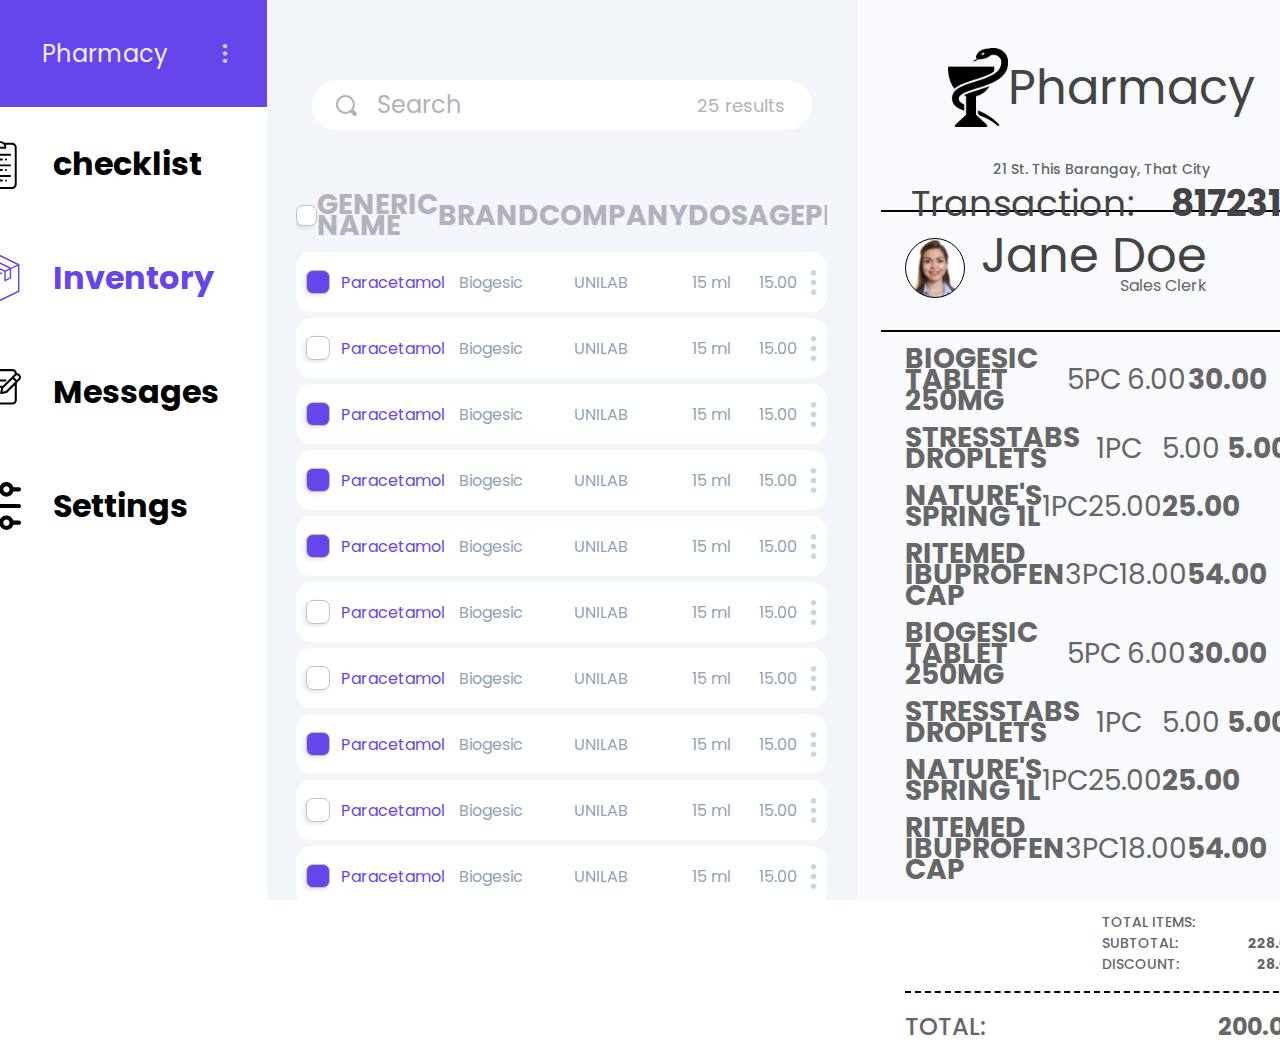
==== commit 22f1a1b3: "mana najd tawn" ====
--- a/frontend/html/index.html
+++ b/frontend/html/index.html
@@ -548,7 +548,7 @@
             </div>
           </section>
 
-          <!-- <section class="calculations">
+          <section class="calculations">
             <div class="total-items">
               <h1 class="name">TOTAL ITEMS:</h1>
               <h2 class="number">8</h2>
@@ -561,7 +561,12 @@
               <h1 class="name">DISCOUNT:</h1>
               <h2 class="number">28.00</h2>
             </div>
-          </section> -->
+          </section>
+          <div class="line--broken"></div>
+          <section class="total">
+            <h1 class="name">TOTAL:</h1>
+            <h1 class="number">200.00</h1>
+          </section>
         </section>
       </section>
     </div>
--- a/frontend/css/main.css
+++ b/frontend/css/main.css
@@ -431,12 +431,12 @@
   display: -webkit-box;
   display: -ms-flexbox;
   display: flex;
-  -webkit-box-align: center;
-      -ms-flex-align: center;
-          align-items: center;
-  -webkit-box-pack: center;
-      -ms-flex-pack: center;
-          justify-content: center;
+  -webkit-box-align: start;
+      -ms-flex-align: start;
+          align-items: flex-start;
+  -webkit-box-pack: start;
+      -ms-flex-pack: start;
+          justify-content: flex-start;
   -webkit-box-orient: vertical;
   -webkit-box-direction: normal;
       -ms-flex-direction: column;
@@ -450,18 +450,19 @@
   -webkit-box-align: center;
       -ms-flex-align: center;
           align-items: center;
-  -webkit-box-pack: center;
-      -ms-flex-pack: center;
-          justify-content: center;
-  -webkit-box-orient: vertical;
-  -webkit-box-direction: normal;
-      -ms-flex-direction: column;
-          flex-direction: column;
+  -webkit-box-pack: start;
+      -ms-flex-pack: start;
+          justify-content: flex-start;
+  -webkit-box-orient: vertical;
+  -webkit-box-direction: normal;
+      -ms-flex-direction: column;
+          flex-direction: column;
+  margin-top: 1em;
   height: 10%;
   width: 100%;
-  -webkit-box-flex: 0.5;
-      -ms-flex-positive: 0.5;
-          flex-grow: 0.5;
+  -webkit-box-flex: 0.3;
+      -ms-flex-positive: 0.3;
+          flex-grow: 0.3;
 }
 
 .right-side-bar__top__pharmacy {
@@ -517,9 +518,10 @@
 }
 
 .right-side-bar__mid {
-  -webkit-box-flex: 0.5;
-      -ms-flex-positive: 0.5;
-          flex-grow: 0.5;
+  -webkit-box-flex: 0.1;
+      -ms-flex-positive: 0.1;
+          flex-grow: 0.1;
+  margin-top: 5em;
   width: 100%;
   height: auto;
   display: -webkit-box;
@@ -704,17 +706,165 @@
   justify-self: flex-end;
 }
 
+.right-side-bar__bot .calculations {
+  margin-top: 2em;
+  width: 100%;
+  display: -webkit-box;
+  display: -ms-flexbox;
+  display: flex;
+  -webkit-box-align: center;
+      -ms-flex-align: center;
+          align-items: center;
+  -webkit-box-pack: end;
+      -ms-flex-pack: end;
+          justify-content: flex-end;
+  -webkit-box-orient: vertical;
+  -webkit-box-direction: normal;
+      -ms-flex-direction: column;
+          flex-direction: column;
+}
+
+.right-side-bar__bot .calculations .total-items {
+  width: 50%;
+  -ms-flex-item-align: end;
+      align-self: flex-end;
+  display: -webkit-box;
+  display: -ms-flexbox;
+  display: flex;
+  -webkit-box-align: center;
+      -ms-flex-align: center;
+          align-items: center;
+  -webkit-box-pack: justify;
+      -ms-flex-pack: justify;
+          justify-content: space-between;
+  -webkit-box-orient: horizontal;
+  -webkit-box-direction: normal;
+      -ms-flex-direction: row;
+          flex-direction: row;
+}
+
+.right-side-bar__bot .calculations .total-items .name {
+  font-style: normal;
+  font-weight: 500;
+  font-size: 14px;
+  line-height: 21px;
+  color: #666666;
+}
+
+.right-side-bar__bot .calculations .total-items .number {
+  font-size: 14px;
+  line-height: 21px;
+  color: #666666;
+}
+
+.right-side-bar__bot .calculations .subtotal {
+  width: 50%;
+  -ms-flex-item-align: end;
+      align-self: flex-end;
+  display: -webkit-box;
+  display: -ms-flexbox;
+  display: flex;
+  -webkit-box-align: center;
+      -ms-flex-align: center;
+          align-items: center;
+  -webkit-box-pack: justify;
+      -ms-flex-pack: justify;
+          justify-content: space-between;
+  -webkit-box-orient: horizontal;
+  -webkit-box-direction: normal;
+      -ms-flex-direction: row;
+          flex-direction: row;
+}
+
+.right-side-bar__bot .calculations .subtotal .name {
+  font-style: normal;
+  font-weight: 500;
+  font-size: 14px;
+  line-height: 21px;
+  color: #666666;
+}
+
+.right-side-bar__bot .calculations .subtotal .number {
+  font-size: 14px;
+  line-height: 21px;
+  color: #666666;
+}
+
+.right-side-bar__bot .calculations .discount {
+  width: 50%;
+  -ms-flex-item-align: end;
+      align-self: flex-end;
+  display: -webkit-box;
+  display: -ms-flexbox;
+  display: flex;
+  -webkit-box-align: center;
+      -ms-flex-align: center;
+          align-items: center;
+  -webkit-box-pack: justify;
+      -ms-flex-pack: justify;
+          justify-content: space-between;
+  -webkit-box-orient: horizontal;
+  -webkit-box-direction: normal;
+      -ms-flex-direction: row;
+          flex-direction: row;
+}
+
+.right-side-bar__bot .calculations .discount .name {
+  font-style: normal;
+  font-weight: 500;
+  font-size: 14px;
+  line-height: 21px;
+  color: #666666;
+}
+
+.right-side-bar__bot .calculations .discount .number {
+  font-size: 14px;
+  line-height: 21px;
+  color: #666666;
+}
+
+.right-side-bar__bot .total {
+  display: -webkit-box;
+  display: -ms-flexbox;
+  display: flex;
+  -webkit-box-align: center;
+      -ms-flex-align: center;
+          align-items: center;
+  -webkit-box-pack: justify;
+      -ms-flex-pack: justify;
+          justify-content: space-between;
+  -webkit-box-orient: horizontal;
+  -webkit-box-direction: normal;
+      -ms-flex-direction: row;
+          flex-direction: row;
+  width: 100%;
+}
+
+.right-side-bar__bot .total .name {
+  font-style: normal;
+  font-weight: 500;
+  font-size: 24px;
+  line-height: 36px;
+  color: #666666;
+}
+
+.right-side-bar__bot .total .number {
+  font-style: normal;
+  font-weight: bold;
+  font-size: 24px;
+  line-height: 36px;
+  color: #666666;
+}
+
 .line {
-  width: 80%;
-  height: 2px;
-  display: block;
-  margin: 1em 0;
+  width: 90%;
+  border-top: 2px solid black;
+  margin: 1em auto;
 }
 
 .line--broken {
-  width: 90%;
-  margin-left: auto;
-  margin-right: auto;
+  width: 100%;
+  margin: 1em auto;
   border-top: 2px dashed black;
 }
 
@@ -917,20 +1067,6 @@
   background-color: #fff;
 }
 
-.line {
-  width: 90%;
-  margin-left: auto;
-  margin-right: auto;
-  border-top: 2px solid black;
-}
-
-.line--broken {
-  width: 90%;
-  margin-left: auto;
-  margin-right: auto;
-  border-top: 2px dashed black;
-}
-
 .transaction-no {
   font-weight: 400;
 }
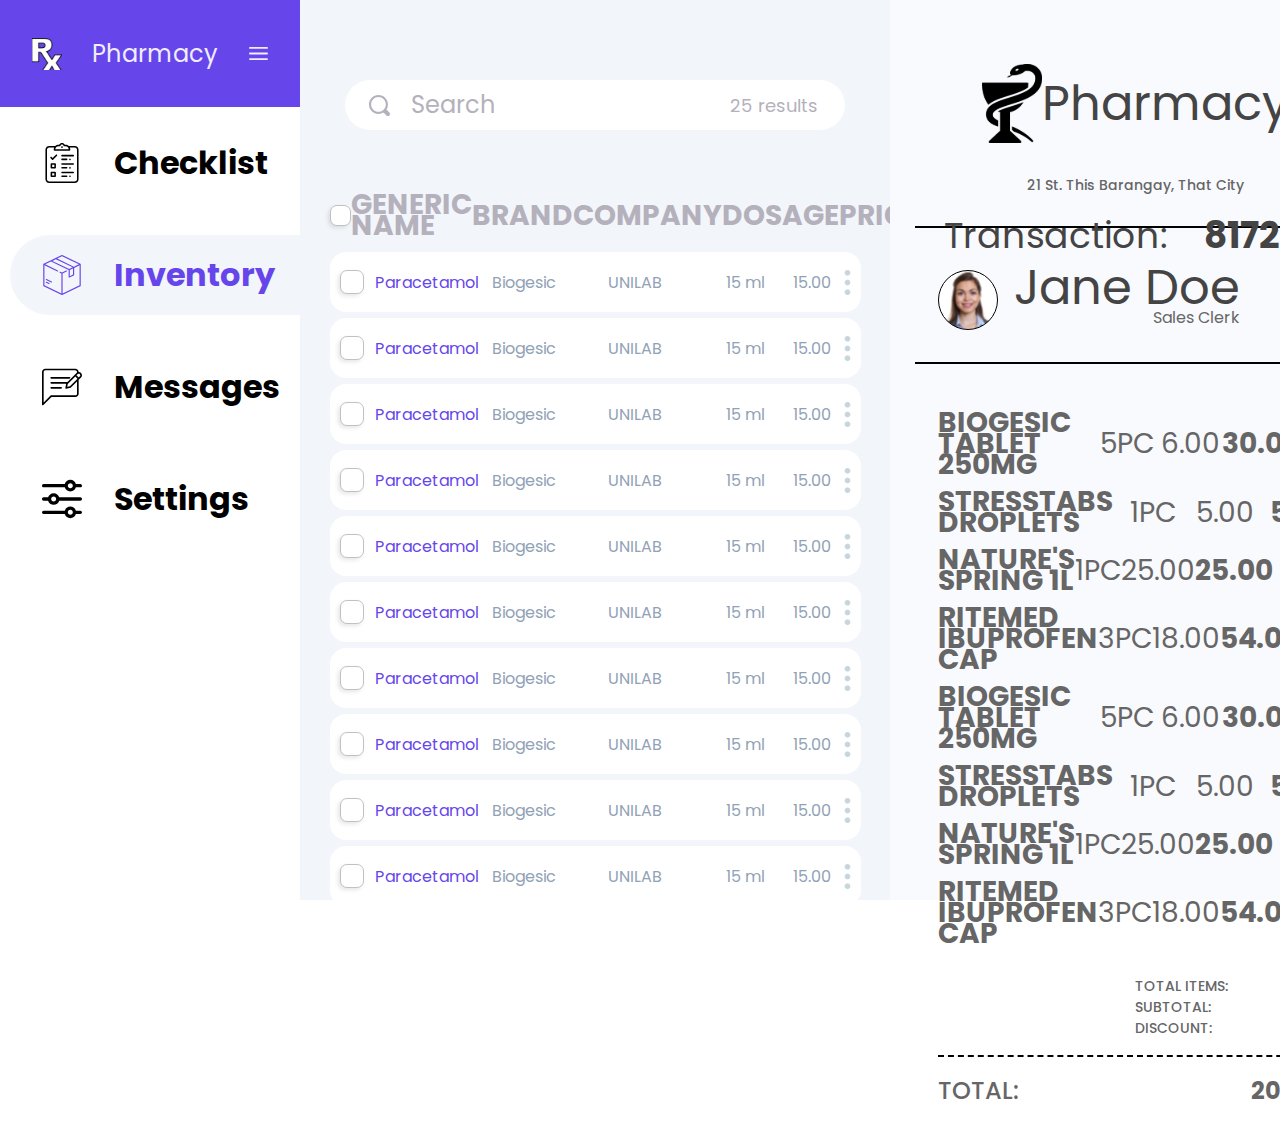
==== commit 76b86714: "mana i think + modal nani" ====
--- a/frontend/html/index.html
+++ b/frontend/html/index.html
@@ -13,6 +13,8 @@
     <!-- <link href="../css/vendor/flat-ui.css" rel="stylesheet" /> -->
 
     <link rel="stylesheet" href="../css/main.css" />
+
+    <script type="text/javascript" src="../js/index.js" async></script>
   </head>
   <body>
     <div class="site">
@@ -20,7 +22,7 @@
         <section class="left-side-bar__top">
           <img src="../static/rx.svg" class="left-side-bar__top__logo" />
           <h1 class="left-side-bar__top__pharmacy-name">Pharmacy</h1>
-          <img src="../static/3dots.svg" class="left-side-bar__top__menu" />
+          <img src="../static/hamburger.svg" class="left-side-bar__top__menu" />
         </section>
         <section class="left-side-bar__mid">
           <div class="left-side-bar__mid__function">
@@ -28,7 +30,7 @@
               src="../static/checklist.svg"
               class="left-side-bar__mid__function__logo"
             />
-            <h1 class="left-side-bar__mid__function__name">checklist</h1>
+            <h1 class="left-side-bar__mid__function__name">Checklist</h1>
           </div>
           <div
             class="left-side-bar__mid__function left-side-bar__mid__function--active"
@@ -70,7 +72,7 @@
         </div>
         <div class="table">
           <section class="table__header">
-            <div class="table__header__item check ">
+            <div class="table__header__item check">
               <div></div>
             </div>
             <div class="table__header__item generic">
@@ -92,287 +94,271 @@
 
           <section class="table__body">
             <div class="table__body__card">
-              <div
-                class="table__body__card__item table__body__card__item check--active check"
-              >
-                <div></div>
-              </div>
-              <div class="table__body__card__item generic">
-                <h1 class="name">Paracetamol</h1>
-              </div>
-              <div class="table__body__card__item brand">
-                <h1 class="name">Biogesic</h1>
-              </div>
-              <div class="table__body__card__item company">
-                <h1 class="name">UNILAB</h1>
-              </div>
-              <div class="table__body__card__item dosage">
-                <h1 class="name">15 ml</h1>
-              </div>
-              <div class="table__body__card__item price">
-                <h1 class="name">15.00</h1>
-              </div>
-              <div class="table__body__card__item menu">
-                <img src="../static/3dots.svg" />
-              </div>
-            </div>
-
-            <div class="table__body__card">
-              <div class="table__body__card__item check ">
-                <div></div>
-              </div>
-              <div class="table__body__card__item generic">
-                <h1 class="name">Paracetamol</h1>
-              </div>
-              <div class="table__body__card__item brand">
-                <h1 class="name">Biogesic</h1>
-              </div>
-              <div class="table__body__card__item company">
-                <h1 class="name">UNILAB</h1>
-              </div>
-              <div class="table__body__card__item dosage">
-                <h1 class="name">15 ml</h1>
-              </div>
-              <div class="table__body__card__item price">
-                <h1 class="name">15.00</h1>
-              </div>
-              <div class="table__body__card__item menu">
-                <img src="../static/3dots.svg" />
-              </div>
-            </div>
-
-            <div class="table__body__card">
-              <div
-                class="table__body__card__item table__body__card__item check--active check "
-              >
-                <div></div>
-              </div>
-              <div class="table__body__card__item generic">
-                <h1 class="name">Paracetamol</h1>
-              </div>
-              <div class="table__body__card__item brand">
-                <h1 class="name">Biogesic</h1>
-              </div>
-              <div class="table__body__card__item company">
-                <h1 class="name">UNILAB</h1>
-              </div>
-              <div class="table__body__card__item dosage">
-                <h1 class="name">15 ml</h1>
-              </div>
-              <div class="table__body__card__item price">
-                <h1 class="name">15.00</h1>
-              </div>
-              <div class="table__body__card__item menu">
-                <img src="../static/3dots.svg" />
-              </div>
-            </div>
-
-            <div class="table__body__card">
-              <div
-                class="table__body__card__item table__body__card__item check--active check "
-              >
-                <div></div>
-              </div>
-              <div class="table__body__card__item generic">
-                <h1 class="name">Paracetamol</h1>
-              </div>
-              <div class="table__body__card__item brand">
-                <h1 class="name">Biogesic</h1>
-              </div>
-              <div class="table__body__card__item company">
-                <h1 class="name">UNILAB</h1>
-              </div>
-              <div class="table__body__card__item dosage">
-                <h1 class="name">15 ml</h1>
-              </div>
-              <div class="table__body__card__item price">
-                <h1 class="name">15.00</h1>
-              </div>
-              <div class="table__body__card__item menu">
-                <img src="../static/3dots.svg" />
-              </div>
-            </div>
-
-            <div class="table__body__card">
-              <div
-                class="table__body__card__item table__body__card__item check--active check "
-              >
-                <div></div>
-              </div>
-              <div class="table__body__card__item generic">
-                <h1 class="name">Paracetamol</h1>
-              </div>
-              <div class="table__body__card__item brand">
-                <h1 class="name">Biogesic</h1>
-              </div>
-              <div class="table__body__card__item company">
-                <h1 class="name">UNILAB</h1>
-              </div>
-              <div class="table__body__card__item dosage">
-                <h1 class="name">15 ml</h1>
-              </div>
-              <div class="table__body__card__item price">
-                <h1 class="name">15.00</h1>
-              </div>
-              <div class="table__body__card__item menu">
-                <img src="../static/3dots.svg" />
-              </div>
-            </div>
-
-            <div class="table__body__card">
-              <div class="table__body__card__item check ">
-                <div></div>
-              </div>
-              <div class="table__body__card__item generic">
-                <h1 class="name">Paracetamol</h1>
-              </div>
-              <div class="table__body__card__item brand">
-                <h1 class="name">Biogesic</h1>
-              </div>
-              <div class="table__body__card__item company">
-                <h1 class="name">UNILAB</h1>
-              </div>
-              <div class="table__body__card__item dosage">
-                <h1 class="name">15 ml</h1>
-              </div>
-              <div class="table__body__card__item price">
-                <h1 class="name">15.00</h1>
-              </div>
-              <div class="table__body__card__item menu">
-                <img src="../static/3dots.svg" />
-              </div>
-            </div>
-
-            <div class="table__body__card">
-              <div class="table__body__card__item check ">
-                <div></div>
-              </div>
-              <div class="table__body__card__item generic">
-                <h1 class="name">Paracetamol</h1>
-              </div>
-              <div class="table__body__card__item brand">
-                <h1 class="name">Biogesic</h1>
-              </div>
-              <div class="table__body__card__item company">
-                <h1 class="name">UNILAB</h1>
-              </div>
-              <div class="table__body__card__item dosage">
-                <h1 class="name">15 ml</h1>
-              </div>
-              <div class="table__body__card__item price">
-                <h1 class="name">15.00</h1>
-              </div>
-              <div class="table__body__card__item menu">
-                <img src="../static/3dots.svg" />
-              </div>
-            </div>
-
-            <div class="table__body__card">
-              <div
-                class="table__body__card__item table__body__card__item check--active check "
-              >
-                <div></div>
-              </div>
-              <div class="table__body__card__item generic">
-                <h1 class="name">Paracetamol</h1>
-              </div>
-              <div class="table__body__card__item brand">
-                <h1 class="name">Biogesic</h1>
-              </div>
-              <div class="table__body__card__item company">
-                <h1 class="name">UNILAB</h1>
-              </div>
-              <div class="table__body__card__item dosage">
-                <h1 class="name">15 ml</h1>
-              </div>
-              <div class="table__body__card__item price">
-                <h1 class="name">15.00</h1>
-              </div>
-              <div class="table__body__card__item menu">
-                <img src="../static/3dots.svg" />
-              </div>
-            </div>
-
-            <div class="table__body__card">
-              <div class="table__body__card__item check ">
-                <div></div>
-              </div>
-              <div class="table__body__card__item generic">
-                <h1 class="name">Paracetamol</h1>
-              </div>
-              <div class="table__body__card__item brand">
-                <h1 class="name">Biogesic</h1>
-              </div>
-              <div class="table__body__card__item company">
-                <h1 class="name">UNILAB</h1>
-              </div>
-              <div class="table__body__card__item dosage">
-                <h1 class="name">15 ml</h1>
-              </div>
-              <div class="table__body__card__item price">
-                <h1 class="name">15.00</h1>
-              </div>
-              <div class="table__body__card__item menu">
-                <img src="../static/3dots.svg" />
-              </div>
-            </div>
-
-            <div class="table__body__card">
-              <div
-                class="table__body__card__item table__body__card__item check--active check "
-              >
-                <div></div>
-              </div>
-              <div class="table__body__card__item generic">
-                <h1 class="name">Paracetamol</h1>
-              </div>
-              <div class="table__body__card__item brand">
-                <h1 class="name">Biogesic</h1>
-              </div>
-              <div class="table__body__card__item company">
-                <h1 class="name">UNILAB</h1>
-              </div>
-              <div class="table__body__card__item dosage">
-                <h1 class="name">15 ml</h1>
-              </div>
-              <div class="table__body__card__item price">
-                <h1 class="name">15.00</h1>
-              </div>
-              <div class="table__body__card__item menu">
-                <img src="../static/3dots.svg" />
-              </div>
-            </div>
-
-            <div class="table__body__card">
-              <div
-                class="table__body__card__item table__body__card__item check--active check "
-              >
-                <div></div>
-              </div>
-              <div class="table__body__card__item generic">
-                <h1 class="name">Paracetamol</h1>
-              </div>
-              <div class="table__body__card__item brand">
-                <h1 class="name">Biogesic</h1>
-              </div>
-              <div class="table__body__card__item company">
-                <h1 class="name">UNILAB</h1>
-              </div>
-              <div class="table__body__card__item dosage">
-                <h1 class="name">15 ml</h1>
-              </div>
-              <div class="table__body__card__item price">
-                <h1 class="name">15.00</h1>
-              </div>
-              <div class="table__body__card__item menu">
-                <img src="../static/3dots.svg" />
-              </div>
-            </div>
-
-            <div class="table__body__card">
-              <div
-                class="table__body__card__item table__body__card__item check--active check "
-              >
+              <div class="table__body__card__item check">
+                <div></div>
+              </div>
+              <div class="table__body__card__item generic">
+                <h1 class="name">Paracetamol</h1>
+              </div>
+              <div class="table__body__card__item brand">
+                <h1 class="name">Biogesic</h1>
+              </div>
+              <div class="table__body__card__item company">
+                <h1 class="name">UNILAB</h1>
+              </div>
+              <div class="table__body__card__item dosage">
+                <h1 class="name">15 ml</h1>
+              </div>
+              <div class="table__body__card__item price">
+                <h1 class="name">15.00</h1>
+              </div>
+              <div class="table__body__card__item menu">
+                <img src="../static/3dots.svg" />
+              </div>
+            </div>
+
+            <div class="table__body__card">
+              <div class="table__body__card__item check ">
+                <div></div>
+              </div>
+              <div class="table__body__card__item generic">
+                <h1 class="name">Paracetamol</h1>
+              </div>
+              <div class="table__body__card__item brand">
+                <h1 class="name">Biogesic</h1>
+              </div>
+              <div class="table__body__card__item company">
+                <h1 class="name">UNILAB</h1>
+              </div>
+              <div class="table__body__card__item dosage">
+                <h1 class="name">15 ml</h1>
+              </div>
+              <div class="table__body__card__item price">
+                <h1 class="name">15.00</h1>
+              </div>
+              <div class="table__body__card__item menu">
+                <img src="../static/3dots.svg" />
+              </div>
+            </div>
+
+            <div class="table__body__card">
+              <div class="table__body__card__item check ">
+                <div></div>
+              </div>
+              <div class="table__body__card__item generic">
+                <h1 class="name">Paracetamol</h1>
+              </div>
+              <div class="table__body__card__item brand">
+                <h1 class="name">Biogesic</h1>
+              </div>
+              <div class="table__body__card__item company">
+                <h1 class="name">UNILAB</h1>
+              </div>
+              <div class="table__body__card__item dosage">
+                <h1 class="name">15 ml</h1>
+              </div>
+              <div class="table__body__card__item price">
+                <h1 class="name">15.00</h1>
+              </div>
+              <div class="table__body__card__item menu">
+                <img src="../static/3dots.svg" />
+              </div>
+            </div>
+
+            <div class="table__body__card">
+              <div class="table__body__card__item check ">
+                <div></div>
+              </div>
+              <div class="table__body__card__item generic">
+                <h1 class="name">Paracetamol</h1>
+              </div>
+              <div class="table__body__card__item brand">
+                <h1 class="name">Biogesic</h1>
+              </div>
+              <div class="table__body__card__item company">
+                <h1 class="name">UNILAB</h1>
+              </div>
+              <div class="table__body__card__item dosage">
+                <h1 class="name">15 ml</h1>
+              </div>
+              <div class="table__body__card__item price">
+                <h1 class="name">15.00</h1>
+              </div>
+              <div class="table__body__card__item menu">
+                <img src="../static/3dots.svg" />
+              </div>
+            </div>
+
+            <div class="table__body__card">
+              <div class="table__body__card__item check ">
+                <div></div>
+              </div>
+              <div class="table__body__card__item generic">
+                <h1 class="name">Paracetamol</h1>
+              </div>
+              <div class="table__body__card__item brand">
+                <h1 class="name">Biogesic</h1>
+              </div>
+              <div class="table__body__card__item company">
+                <h1 class="name">UNILAB</h1>
+              </div>
+              <div class="table__body__card__item dosage">
+                <h1 class="name">15 ml</h1>
+              </div>
+              <div class="table__body__card__item price">
+                <h1 class="name">15.00</h1>
+              </div>
+              <div class="table__body__card__item menu">
+                <img src="../static/3dots.svg" />
+              </div>
+            </div>
+
+            <div class="table__body__card">
+              <div class="table__body__card__item check ">
+                <div></div>
+              </div>
+              <div class="table__body__card__item generic">
+                <h1 class="name">Paracetamol</h1>
+              </div>
+              <div class="table__body__card__item brand">
+                <h1 class="name">Biogesic</h1>
+              </div>
+              <div class="table__body__card__item company">
+                <h1 class="name">UNILAB</h1>
+              </div>
+              <div class="table__body__card__item dosage">
+                <h1 class="name">15 ml</h1>
+              </div>
+              <div class="table__body__card__item price">
+                <h1 class="name">15.00</h1>
+              </div>
+              <div class="table__body__card__item menu">
+                <img src="../static/3dots.svg" />
+              </div>
+            </div>
+
+            <div class="table__body__card">
+              <div class="table__body__card__item check ">
+                <div></div>
+              </div>
+              <div class="table__body__card__item generic">
+                <h1 class="name">Paracetamol</h1>
+              </div>
+              <div class="table__body__card__item brand">
+                <h1 class="name">Biogesic</h1>
+              </div>
+              <div class="table__body__card__item company">
+                <h1 class="name">UNILAB</h1>
+              </div>
+              <div class="table__body__card__item dosage">
+                <h1 class="name">15 ml</h1>
+              </div>
+              <div class="table__body__card__item price">
+                <h1 class="name">15.00</h1>
+              </div>
+              <div class="table__body__card__item menu">
+                <img src="../static/3dots.svg" />
+              </div>
+            </div>
+
+            <div class="table__body__card">
+              <div class="table__body__card__item check ">
+                <div></div>
+              </div>
+              <div class="table__body__card__item generic">
+                <h1 class="name">Paracetamol</h1>
+              </div>
+              <div class="table__body__card__item brand">
+                <h1 class="name">Biogesic</h1>
+              </div>
+              <div class="table__body__card__item company">
+                <h1 class="name">UNILAB</h1>
+              </div>
+              <div class="table__body__card__item dosage">
+                <h1 class="name">15 ml</h1>
+              </div>
+              <div class="table__body__card__item price">
+                <h1 class="name">15.00</h1>
+              </div>
+              <div class="table__body__card__item menu">
+                <img src="../static/3dots.svg" />
+              </div>
+            </div>
+
+            <div class="table__body__card">
+              <div class="table__body__card__item check ">
+                <div></div>
+              </div>
+              <div class="table__body__card__item generic">
+                <h1 class="name">Paracetamol</h1>
+              </div>
+              <div class="table__body__card__item brand">
+                <h1 class="name">Biogesic</h1>
+              </div>
+              <div class="table__body__card__item company">
+                <h1 class="name">UNILAB</h1>
+              </div>
+              <div class="table__body__card__item dosage">
+                <h1 class="name">15 ml</h1>
+              </div>
+              <div class="table__body__card__item price">
+                <h1 class="name">15.00</h1>
+              </div>
+              <div class="table__body__card__item menu">
+                <img src="../static/3dots.svg" />
+              </div>
+            </div>
+
+            <div class="table__body__card">
+              <div class="table__body__card__item check ">
+                <div></div>
+              </div>
+              <div class="table__body__card__item generic">
+                <h1 class="name">Paracetamol</h1>
+              </div>
+              <div class="table__body__card__item brand">
+                <h1 class="name">Biogesic</h1>
+              </div>
+              <div class="table__body__card__item company">
+                <h1 class="name">UNILAB</h1>
+              </div>
+              <div class="table__body__card__item dosage">
+                <h1 class="name">15 ml</h1>
+              </div>
+              <div class="table__body__card__item price">
+                <h1 class="name">15.00</h1>
+              </div>
+              <div class="table__body__card__item menu">
+                <img src="../static/3dots.svg" />
+              </div>
+            </div>
+
+            <div class="table__body__card">
+              <div class="table__body__card__item check ">
+                <div></div>
+              </div>
+              <div class="table__body__card__item generic">
+                <h1 class="name">Paracetamol</h1>
+              </div>
+              <div class="table__body__card__item brand">
+                <h1 class="name">Biogesic</h1>
+              </div>
+              <div class="table__body__card__item company">
+                <h1 class="name">UNILAB</h1>
+              </div>
+              <div class="table__body__card__item dosage">
+                <h1 class="name">15 ml</h1>
+              </div>
+              <div class="table__body__card__item price">
+                <h1 class="name">15.00</h1>
+              </div>
+              <div class="table__body__card__item menu">
+                <img src="../static/3dots.svg" />
+              </div>
+            </div>
+
+            <div class="table__body__card">
+              <div class="table__body__card__item check ">
                 <div></div>
               </div>
               <div class="table__body__card__item generic">
@@ -569,6 +555,63 @@
           </section>
         </section>
       </section>
+
+      <!-- Modal Section -->
+      <div class="modal">
+        <div class="add-medicine">
+          <span class="close">+</span>
+          <form action="#" method="GET" class="table">
+            <div class="table__item generic">
+              <h1 class="name">Generic Name:</h1>
+              <h1 class="title">Paracetamol</h1>
+            </div>
+
+            <div class="table__item brand">
+              <h1 class="name">Brand Name:</h1>
+              <h1 class="title">Biogesic</h1>
+            </div>
+
+            <div class="table__item company">
+              <h1 class="name">Company Name:</h1>
+              <h1 class="title">UNILAB</h1>
+            </div>
+
+            <div class="table__item dosage">
+              <h1 class="name">Dosage:</h1>
+              <h1 class="title">15mL Droplets</h1>
+            </div>
+          </form>
+
+          <form action="#" method="GET" class="table">
+            <div class="table__item stocks">
+              <h1 class="name">Stocks Available:</h1>
+              <h1 class="title">15</h1>
+            </div>
+
+            <div class="table__item quantity">
+              <label for="qty" class="name">Quantity:</label>
+              <input type="text" name="qty" id="qty" class="title" size="2" />
+            </div>
+
+            <div class="table__item price">
+              <h1 class="name">Price:</h1>
+              <h1 class="title">15.00</h1>
+            </div>
+          </form>
+
+          <form action="#" method="POST" class="cash-out">
+            <div class="total">
+              <h1 class="name">Total:</h1>
+              <h1 class="number">60.00</h1>
+            </div>
+
+            <div class="buttons">
+              <button type="reset" class="cancel"><h1>Cancel</h1></button>
+              <button type="submit" class="submit"><h1>Confirm</h1></button>
+            </div>
+          </form>
+        </div>
+      </div>
     </div>
   </body>
 </html>
--- a/frontend/css/main.css
+++ b/frontend/css/main.css
@@ -18,16 +18,16 @@
 
 .site {
   height: 100vh;
-  width: auto;
-  display: -webkit-box;
-  display: -ms-flexbox;
-  display: flex;
-  -webkit-box-align: center;
-      -ms-flex-align: center;
-          align-items: center;
-  -webkit-box-pack: center;
-      -ms-flex-pack: center;
-          justify-content: center;
+  width: 100vw;
+  display: -webkit-box;
+  display: -ms-flexbox;
+  display: flex;
+  -webkit-box-align: center;
+      -ms-flex-align: center;
+          align-items: center;
+  -webkit-box-pack: start;
+      -ms-flex-pack: start;
+          justify-content: flex-start;
   -webkit-box-orient: horizontal;
   -webkit-box-direction: normal;
       -ms-flex-direction: row;
@@ -36,7 +36,7 @@
 
 .left-side-bar {
   height: 100%;
-  width: 350px;
+  width: 100px;
   background-color: #ffffff;
   display: -webkit-box;
   display: -ms-flexbox;
@@ -51,6 +51,46 @@
   -webkit-box-direction: normal;
       -ms-flex-direction: column;
           flex-direction: column;
+}
+
+.left-side-bar:hover {
+  width: 300px;
+}
+
+.left-side-bar:hover .left-side-bar__top {
+  -webkit-box-pack: justify;
+      -ms-flex-pack: justify;
+          justify-content: space-between;
+  padding: 2em;
+}
+
+.left-side-bar:hover .left-side-bar__top__menu {
+  justify-self: flex-end;
+}
+
+.left-side-bar:hover .left-side-bar__top__pharmacy-name {
+  display: block;
+}
+
+.left-side-bar:hover .left-side-bar__top__logo {
+  display: block;
+}
+
+.left-side-bar:hover .left-side-bar__mid {
+  padding-left: 10px;
+}
+
+.left-side-bar:hover .left-side-bar__mid__function {
+  width: 100%;
+  border-radius: 5em 0 0 5em;
+  -webkit-box-pack: start;
+      -ms-flex-pack: start;
+          justify-content: flex-start;
+  padding-left: 2em;
+}
+
+.left-side-bar:hover .left-side-bar__mid__function__name {
+  display: block;
 }
 
 .left-side-bar__top {
@@ -60,16 +100,15 @@
   width: 100%;
   max-height: 107px;
   background-color: #6646eb;
-  padding: 2em;
-  display: -webkit-box;
-  display: -ms-flexbox;
-  display: flex;
-  -webkit-box-align: center;
-      -ms-flex-align: center;
-          align-items: center;
-  -webkit-box-pack: justify;
-      -ms-flex-pack: justify;
-          justify-content: space-between;
+  display: -webkit-box;
+  display: -ms-flexbox;
+  display: flex;
+  -webkit-box-align: center;
+      -ms-flex-align: center;
+          align-items: center;
+  -webkit-box-pack: center;
+      -ms-flex-pack: center;
+          justify-content: center;
   -webkit-box-orient: horizontal;
   -webkit-box-direction: normal;
       -ms-flex-direction: row;
@@ -79,7 +118,8 @@
 .left-side-bar__top__menu {
   width: 1.2em;
   height: auto;
-  justify-self: flex-end;
+  -ms-grid-column-align: center;
+      justify-self: center;
   cursor: pointer;
 }
 
@@ -89,17 +129,18 @@
   font-style: normal;
   font-weight: normal;
   color: #f0edfe;
+  display: none;
   cursor: pointer;
 }
 
 .left-side-bar__top__logo {
   cursor: pointer;
+  display: none;
 }
 
 .left-side-bar__mid {
   width: 100%;
   height: auto;
-  padding-left: 5px;
   -webkit-box-flex: 1;
       -ms-flex-positive: 1;
           flex-grow: 1;
@@ -122,6 +163,9 @@
   height: 100%;
   width: 1080px;
   background-color: #f2f5fa;
+  -webkit-box-flex: 1;
+      -ms-flex-positive: 1;
+          flex-grow: 1;
   display: -webkit-box;
   display: -ms-flexbox;
   display: flex;
@@ -237,7 +281,7 @@
 }
 
 .main .table {
-  width: 90%;
+  width: 100%;
   height: 80%;
   overflow-y: scroll;
 }
@@ -248,7 +292,8 @@
   -ms-grid-columns: 0.5fr 1.2fr 1fr 1.5fr 1fr 0.5fr 0.3fr;
       grid-template-columns: 0.5fr 1.2fr 1fr 1.5fr 1fr 0.5fr 0.3fr;
       grid-template-areas: "check generic brand company dosage price";
-  margin-bottom: 1em;
+  width: 90%;
+  margin: 0 auto 1em auto;
   justify-items: center;
   -webkit-box-align: center;
       -ms-flex-align: center;
@@ -263,6 +308,102 @@
 }
 
 .main .table__header__item.check {
+  -ms-grid-row: 1;
+  -ms-grid-column: 1;
+  grid-area: check;
+  height: 1.5em;
+  width: 1.5em;
+  background-color: #ffffff;
+  border: 0.5px solid #c1c1c1;
+  -webkit-box-sizing: border-box;
+          box-sizing: border-box;
+  -webkit-box-shadow: -2px 2px 4px rgba(0, 0, 0, 0.1);
+          box-shadow: -2px 2px 4px rgba(0, 0, 0, 0.1);
+  border-radius: 7px;
+  cursor: pointer;
+}
+
+.main .table__header__item.check--active {
+  background-color: #6646eb;
+}
+
+.main .table__header__item.generic {
+  -ms-grid-row: 1;
+  -ms-grid-column: 2;
+  grid-area: generic;
+}
+
+.main .table__header__item.brand {
+  -ms-grid-row: 1;
+  -ms-grid-column: 3;
+  grid-area: brand;
+}
+
+.main .table__header__item.company {
+  -ms-grid-row: 1;
+  -ms-grid-column: 4;
+  grid-area: company;
+}
+
+.main .table__header__item.dosage {
+  -ms-grid-row: 1;
+  -ms-grid-column: 5;
+  grid-area: dosage;
+}
+
+.main .table__header__item.price {
+  -ms-grid-row: 1;
+  -ms-grid-column: 3;
+  grid-area: price;
+}
+
+.main .table__body {
+  display: -ms-grid;
+  display: grid;
+  -ms-grid-rows: auto;
+      grid-template-rows: auto;
+  row-gap: 6px;
+}
+
+.main .table__body__card {
+  display: -ms-grid;
+  display: grid;
+  -ms-grid-columns: 0.5fr 1.2fr 1fr 1.5fr 1fr 0.5fr 0.3fr;
+      grid-template-columns: 0.5fr 1.2fr 1fr 1.5fr 1fr 0.5fr 0.3fr;
+      grid-template-areas: "check generic brand company dosage price menu";
+  justify-items: center;
+  -webkit-box-align: center;
+      -ms-flex-align: center;
+          align-items: center;
+  width: 90%;
+  height: 60px;
+  -webkit-transition: width 500ms ease;
+  transition: width 500ms ease;
+  margin: 0 auto;
+  background-color: #ffffff;
+  border-radius: 1em;
+}
+
+.main .table__body__card:hover {
+  background-color: #f9fafe;
+  cursor: pointer;
+  width: 92%;
+  height: 70px;
+  margin: 5px auto;
+}
+
+.main .table__body__card__item {
+  color: #91a2b6;
+}
+
+.main .table__body__card__item .name {
+  font-size: 16px;
+  line-height: 21px;
+  font-weight: normal;
+  font-style: normal;
+}
+
+.main .table__body__card__item.check {
   -ms-grid-row: 1;
   -ms-grid-column: 1;
   grid-area: check;
@@ -278,92 +419,6 @@
   cursor: pointer;
 }
 
-.main .table__header__item.check--active {
-  background-color: #6646eb;
-}
-
-.main .table__header__item.generic {
-  -ms-grid-row: 1;
-  -ms-grid-column: 2;
-  grid-area: generic;
-}
-
-.main .table__header__item.brand {
-  -ms-grid-row: 1;
-  -ms-grid-column: 3;
-  grid-area: brand;
-}
-
-.main .table__header__item.company {
-  -ms-grid-row: 1;
-  -ms-grid-column: 4;
-  grid-area: company;
-}
-
-.main .table__header__item.dosage {
-  -ms-grid-row: 1;
-  -ms-grid-column: 5;
-  grid-area: dosage;
-}
-
-.main .table__header__item.price {
-  -ms-grid-row: 1;
-  -ms-grid-column: 3;
-  grid-area: price;
-}
-
-.main .table__body {
-  display: -ms-grid;
-  display: grid;
-  -ms-grid-columns: auto;
-      grid-template-columns: auto;
-  -ms-grid-rows: 1fr 1fr;
-      grid-template-rows: 1fr 1fr;
-  row-gap: 6px;
-}
-
-.main .table__body__card {
-  display: -ms-grid;
-  display: grid;
-  -ms-grid-columns: 0.5fr 1.2fr 1fr 1.5fr 1fr 0.5fr 0.3fr;
-      grid-template-columns: 0.5fr 1.2fr 1fr 1.5fr 1fr 0.5fr 0.3fr;
-      grid-template-areas: "check generic brand company dosage price menu";
-  justify-items: center;
-  -webkit-box-align: center;
-      -ms-flex-align: center;
-          align-items: center;
-  height: 60px;
-  background-color: #ffffff;
-  border-radius: 1em;
-}
-
-.main .table__body__card__item {
-  color: #91a2b6;
-}
-
-.main .table__body__card__item .name {
-  font-size: 16px;
-  line-height: 21px;
-  font-weight: normal;
-  font-style: normal;
-}
-
-.main .table__body__card__item.check {
-  -ms-grid-row: 1;
-  -ms-grid-column: 1;
-  grid-area: check;
-  height: 1.5em;
-  width: 1.5em;
-  background: #ffffff;
-  border: 0.5px solid #c1c1c1;
-  -webkit-box-sizing: border-box;
-          box-sizing: border-box;
-  -webkit-box-shadow: -2px 2px 4px rgba(0, 0, 0, 0.1);
-          box-shadow: -2px 2px 4px rgba(0, 0, 0, 0.1);
-  border-radius: 7px;
-  cursor: pointer;
-}
-
 .main .table__body__card__item.check--active {
   background-color: #6646eb;
 }
@@ -422,12 +477,20 @@
 .main .table__body__card__item.menu img {
   width: 25px;
   height: 25px;
+  -webkit-transition: all 200ms ease;
+  transition: all 200ms ease;
+}
+
+.main .table__body__card__item.menu:hover img {
+  width: 40px;
+  height: 40px;
 }
 
 .right-side-bar {
   height: 100%;
   width: 490px;
   background-color: #f9fafe;
+  justify-self: flex-end;
   display: -webkit-box;
   display: -ms-flexbox;
   display: flex;
@@ -457,7 +520,7 @@
   -webkit-box-direction: normal;
       -ms-flex-direction: column;
           flex-direction: column;
-  margin-top: 1em;
+  margin-top: 2em;
   height: 10%;
   width: 100%;
   -webkit-box-flex: 0.3;
@@ -521,7 +584,7 @@
   -webkit-box-flex: 0.1;
       -ms-flex-positive: 0.1;
           flex-grow: 0.1;
-  margin-top: 5em;
+  margin-top: 6em;
   width: 100%;
   height: auto;
   display: -webkit-box;
@@ -625,7 +688,7 @@
       -ms-flex-positive: 1;
           flex-grow: 1;
   width: 100%;
-  padding: 0 3em;
+  padding: 2em 3em;
   display: -webkit-box;
   display: -ms-flexbox;
   display: flex;
@@ -703,7 +766,19 @@
   -ms-grid-row: 1;
   -ms-grid-column: 4;
   grid-area: total;
-  justify-self: flex-end;
+  display: -webkit-box;
+  display: -ms-flexbox;
+  display: flex;
+  -webkit-box-align: center;
+      -ms-flex-align: center;
+          align-items: center;
+  -webkit-box-pack: end;
+      -ms-flex-pack: end;
+          justify-content: flex-end;
+  -webkit-box-orient: horizontal;
+  -webkit-box-direction: normal;
+      -ms-flex-direction: row;
+          flex-direction: row;
 }
 
 .right-side-bar__bot .calculations {
@@ -869,21 +944,19 @@
 }
 
 .left-side-bar__mid__function {
-  width: 100%;
-  height: auto;
-  margin: 1em auto;
-  padding: 1em 1em 1em 2em;
-  border-top-left-radius: 5em;
-  border-bottom-left-radius: 5em;
-  display: -webkit-box;
-  display: -ms-flexbox;
-  display: flex;
-  -webkit-box-align: center;
-      -ms-flex-align: center;
-          align-items: center;
-  -webkit-box-pack: start;
-      -ms-flex-pack: start;
-          justify-content: flex-start;
+  width: 80px;
+  height: 80px;
+  margin: 1em;
+  border-radius: 100%;
+  display: -webkit-box;
+  display: -ms-flexbox;
+  display: flex;
+  -webkit-box-align: center;
+      -ms-flex-align: center;
+          align-items: center;
+  -webkit-box-pack: center;
+      -ms-flex-pack: center;
+          justify-content: center;
   -webkit-box-orient: horizontal;
   -webkit-box-direction: normal;
       -ms-flex-direction: row;
@@ -892,22 +965,207 @@
 
 .left-side-bar__mid__function--active {
   color: #6646eb;
+  background-color: #f2f5fa;
 }
 
 .left-side-bar__mid__function__logo {
-  width: 50px;
+  width: 40px;
   height: auto;
 }
 
 .left-side-bar__mid__function__name {
   margin: auto 1em;
   color: inherit;
+  display: none;
 }
 
 .left-side-bar__mid__function:hover {
   background-color: #f2f5fa;
   cursor: pointer;
   color: #6646eb;
+}
+
+.modal {
+  height: 100vh;
+  width: 100vw;
+  background-color: rgba(0, 0, 0, 0.4);
+  position: absolute;
+  top: 0;
+  left: 0;
+  display: -webkit-box;
+  display: -ms-flexbox;
+  display: flex;
+  -webkit-box-align: center;
+      -ms-flex-align: center;
+          align-items: center;
+  -webkit-box-pack: center;
+      -ms-flex-pack: center;
+          justify-content: center;
+  -webkit-box-orient: horizontal;
+  -webkit-box-direction: normal;
+      -ms-flex-direction: row;
+          flex-direction: row;
+  display: none;
+}
+
+.modal .add-medicine {
+  height: 50vh;
+  width: 50vw;
+  -webkit-transform: translateY(-5em);
+          transform: translateY(-5em);
+  background-color: white;
+  border-radius: 1em;
+  display: -webkit-box;
+  display: -ms-flexbox;
+  display: flex;
+  -webkit-box-align: center;
+      -ms-flex-align: center;
+          align-items: center;
+  -webkit-box-pack: center;
+      -ms-flex-pack: center;
+          justify-content: center;
+  -webkit-box-orient: vertical;
+  -webkit-box-direction: normal;
+      -ms-flex-direction: column;
+          flex-direction: column;
+}
+
+.modal .add-medicine .close {
+  position: absolute;
+  right: 0.5em;
+  top: 0;
+  font-size: 42px;
+  -webkit-transform: rotate(45deg);
+          transform: rotate(45deg);
+  cursor: pointer;
+}
+
+.modal .add-medicine .table {
+  -webkit-transform: translateY(-1.5em);
+          transform: translateY(-1.5em);
+  width: 90%;
+  margin: 2em 0;
+  display: -ms-grid;
+  display: grid;
+  -ms-grid-columns: 1fr 1fr;
+      grid-template-columns: 1fr 1fr;
+  -ms-grid-rows: 1fr 1fr;
+      grid-template-rows: 1fr 1fr;
+  row-gap: 0.8em;
+  -webkit-column-gap: 5em;
+          column-gap: 5em;
+  color: rgba(61, 62, 64, 0.7);
+}
+
+.modal .add-medicine .table__item {
+  display: -ms-grid;
+  display: grid;
+  -ms-grid-columns: 1fr 1fr;
+      grid-template-columns: 1fr 1fr;
+}
+
+.modal .add-medicine .table__item h1 {
+  font-size: 18px;
+  width: auto;
+}
+
+.modal .add-medicine .table__item .name {
+  font-weight: normal;
+  font-style: normal;
+}
+
+.modal .add-medicine .cash-out {
+  position: absolute;
+  bottom: 2em;
+  width: 90%;
+  color: rgba(61, 62, 64, 0.7);
+  display: -webkit-box;
+  display: -ms-flexbox;
+  display: flex;
+  -webkit-box-align: center;
+      -ms-flex-align: center;
+          align-items: center;
+  -webkit-box-pack: justify;
+      -ms-flex-pack: justify;
+          justify-content: space-between;
+  -webkit-box-orient: horizontal;
+  -webkit-box-direction: normal;
+      -ms-flex-direction: row;
+          flex-direction: row;
+}
+
+.modal .add-medicine .cash-out .total {
+  width: 30%;
+  height: 48px;
+  display: -webkit-box;
+  display: -ms-flexbox;
+  display: flex;
+  -webkit-box-align: center;
+      -ms-flex-align: center;
+          align-items: center;
+  -webkit-box-pack: justify;
+      -ms-flex-pack: justify;
+          justify-content: space-between;
+  -webkit-box-orient: horizontal;
+  -webkit-box-direction: normal;
+      -ms-flex-direction: row;
+          flex-direction: row;
+}
+
+.modal .add-medicine .cash-out .total h1 {
+  font-size: 24px;
+}
+
+.modal .add-medicine .cash-out .total h1.name {
+  font-weight: normal;
+  font-style: normal;
+}
+
+.modal .add-medicine .cash-out .buttons {
+  width: 45%;
+  height: 48px;
+  display: -webkit-box;
+  display: -ms-flexbox;
+  display: flex;
+  -webkit-box-align: center;
+      -ms-flex-align: center;
+          align-items: center;
+  -webkit-box-pack: justify;
+      -ms-flex-pack: justify;
+          justify-content: space-between;
+  -webkit-box-orient: horizontal;
+  -webkit-box-direction: normal;
+      -ms-flex-direction: row;
+          flex-direction: row;
+}
+
+.modal .add-medicine .cash-out .buttons button {
+  width: 180px;
+  height: 44px;
+  background-color: #f0f1f3;
+  color: rgba(61, 62, 64, 0.7);
+  border: none;
+  border-radius: 0.5em;
+  cursor: pointer;
+  -webkit-transition: background-color 400ms ease;
+  transition: background-color 400ms ease;
+}
+
+.modal .add-medicine .cash-out .buttons button.cancel:hover {
+  background-color: #dee0e4;
+}
+
+.modal .add-medicine .cash-out .buttons button.submit {
+  background-color: #98d838;
+  color: #f0edfe;
+}
+
+.modal .add-medicine .cash-out .buttons button.submit:hover {
+  background-color: #8bc731;
+}
+
+.modal .add-medicine .cash-out .buttons button h1 {
+  font-size: 14px;
 }
 
 .pos-content {
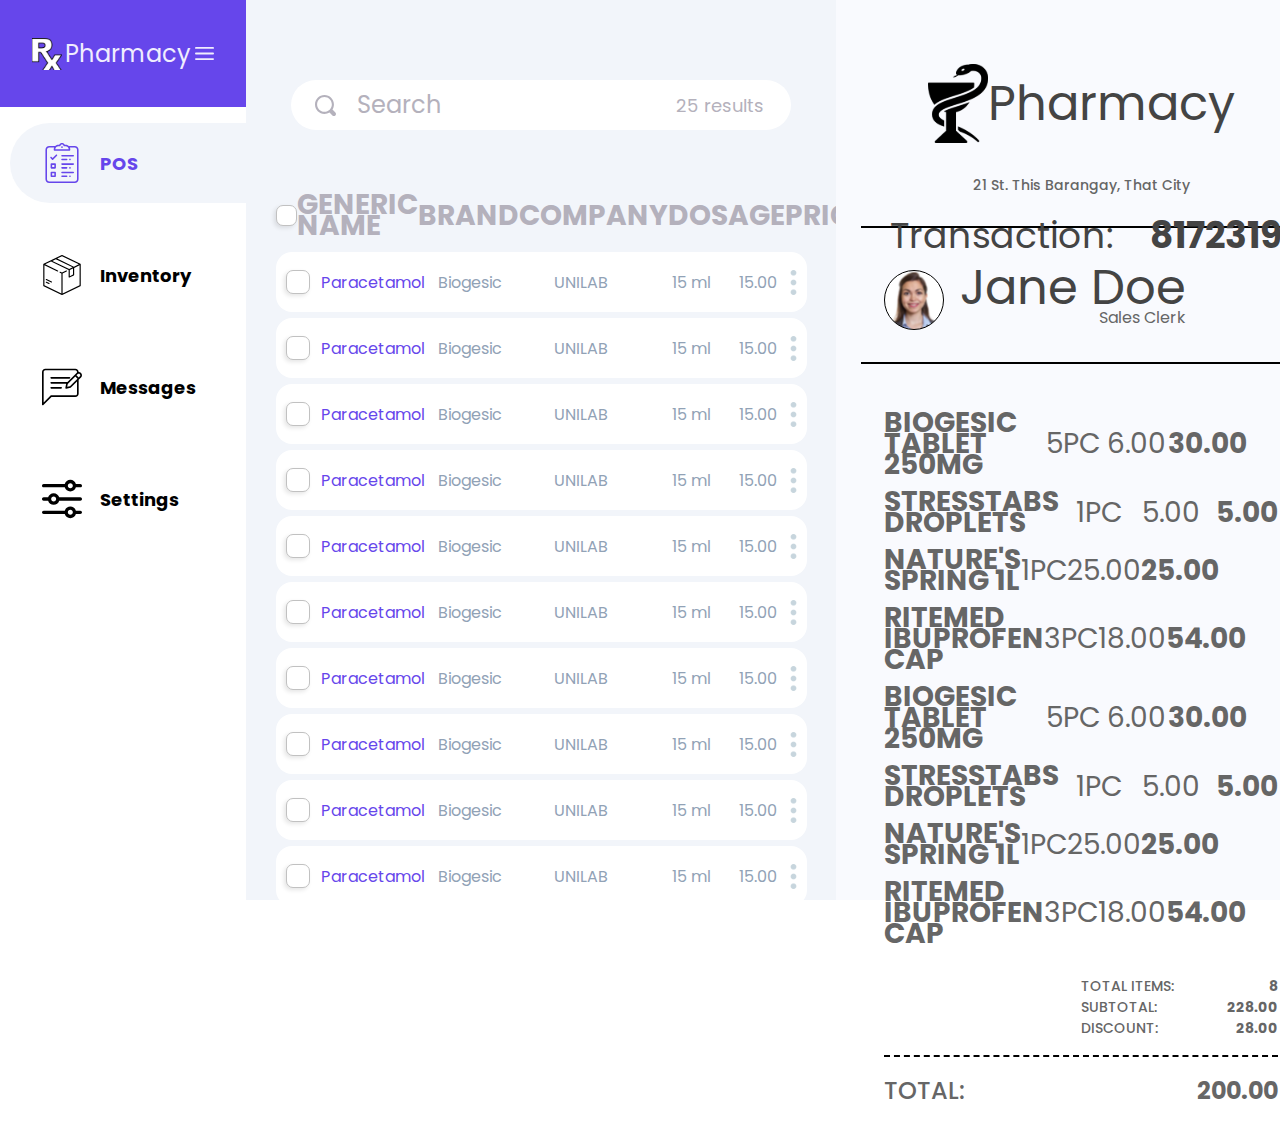
==== commit a28af758: "minor fixes" ====
--- a/frontend/html/index.html
+++ b/frontend/html/index.html
@@ -25,38 +25,43 @@
           <img src="../static/hamburger.svg" class="left-side-bar__top__menu" />
         </section>
         <section class="left-side-bar__mid">
-          <div class="left-side-bar__mid__function">
-            <img
-              src="../static/checklist.svg"
-              class="left-side-bar__mid__function__logo"
-            />
-            <h1 class="left-side-bar__mid__function__name">Checklist</h1>
-          </div>
-          <div
+          <a
+            href="index.html"
             class="left-side-bar__mid__function left-side-bar__mid__function--active"
           >
             <img
-              src="../static/box.svg"
+              src="../static/checklist--active.svg"
+              class="left-side-bar__mid__function__logo"
+            />
+            <h1 class="left-side-bar__mid__function__name">POS</h1>
+          </a>
+
+          <a href="inventory.html" class="left-side-bar__mid__function">
+            <img
+              src="../static/box--inactive.svg"
               class="left-side-bar__mid__function__logo"
             />
             <h1 class="left-side-bar__mid__function__name">Inventory</h1>
-          </div>
-          <div class="left-side-bar__mid__function">
+          </a>
+
+          <a href="#" class="left-side-bar__mid__function">
             <img
               src="../static/feedback.svg"
               class="left-side-bar__mid__function__logo"
             />
             <h1 class="left-side-bar__mid__function__name">Messages</h1>
-          </div>
-          <div class="left-side-bar__mid__function">
+          </a>
+
+          <a href="#" class="left-side-bar__mid__function">
             <img
               src="../static/adjust.svg"
               class="left-side-bar__mid__function__logo"
             />
             <h1 class="left-side-bar__mid__function__name">Settings</h1>
-          </div>
+          </a>
         </section>
       </section>
+
       <section class="main">
         <div class="search">
           <div class="search__main">
@@ -383,6 +388,7 @@
           </section>
         </div>
       </section>
+
       <section class="right-side-bar">
         <section class="right-side-bar__top">
           <div class="right-side-bar__top__pharmacy">
--- a/frontend/css/main.css
+++ b/frontend/css/main.css
@@ -91,6 +91,7 @@
 
 .left-side-bar:hover .left-side-bar__mid__function__name {
   display: block;
+  font-size: 18px;
 }
 
 .left-side-bar__top {
@@ -948,6 +949,7 @@
   height: 80px;
   margin: 1em;
   border-radius: 100%;
+  color: #000;
   display: -webkit-box;
   display: -ms-flexbox;
   display: flex;
@@ -975,7 +977,6 @@
 
 .left-side-bar__mid__function__name {
   margin: auto 1em;
-  color: inherit;
   display: none;
 }
 
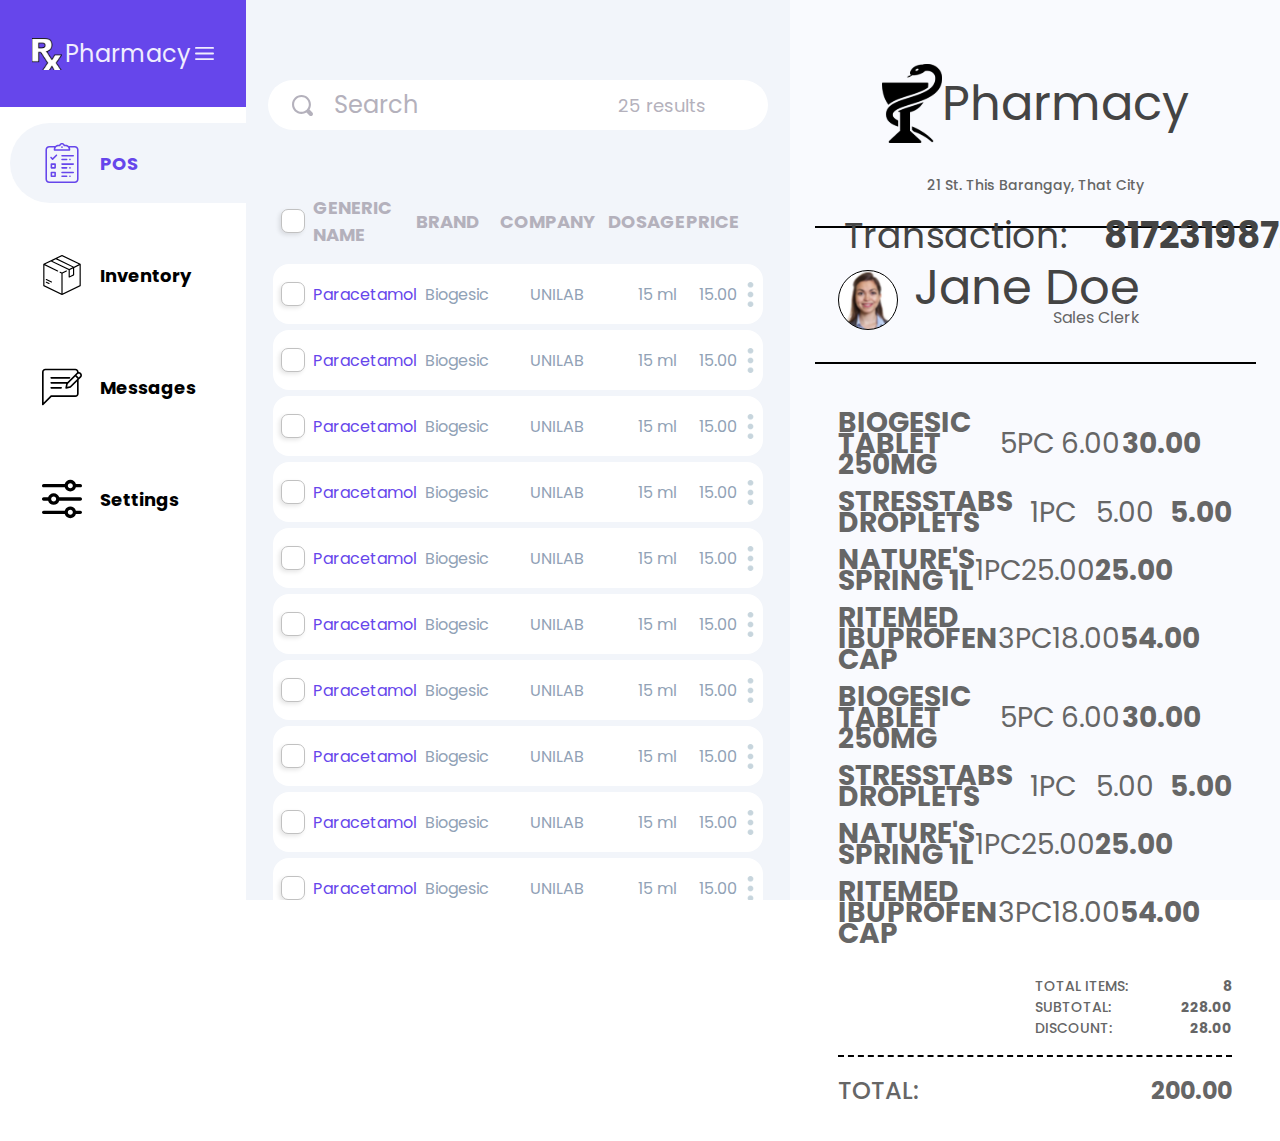
==== commit 793e2dda: "Added inventory medicine list" ====
--- a/frontend/html/index.html
+++ b/frontend/html/index.html
@@ -36,7 +36,7 @@
             <h1 class="left-side-bar__mid__function__name">POS</h1>
           </a>
 
-          <a href="inventory.html" class="left-side-bar__mid__function">
+          <a href="inventory.php" class="left-side-bar__mid__function">
             <img
               src="../static/box--inactive.svg"
               class="left-side-bar__mid__function__logo"
@@ -75,6 +75,7 @@
           </div>
           <h1 class="search__results-count">25 results</h1>
         </div>
+
         <div class="table">
           <section class="table__header">
             <div class="table__header__item check">
--- a/frontend/css/main.css
+++ b/frontend/css/main.css
@@ -273,7 +273,7 @@
   -webkit-box-flex: 1;
       -ms-flex-positive: 1;
           flex-grow: 1;
-  width: 7em;
+  min-width: 7em;
   color: #b4b1bc;
   font-weight: normal;
   font-style: normal;
@@ -302,10 +302,12 @@
 }
 
 .main .table__header__item {
-  font-size: 14px;
-  line-height: 21px;
   color: #b4b1bc;
   text-transform: uppercase;
+}
+
+.main .table__header__item .name {
+  font-size: 18px;
 }
 
 .main .table__header__item.check {
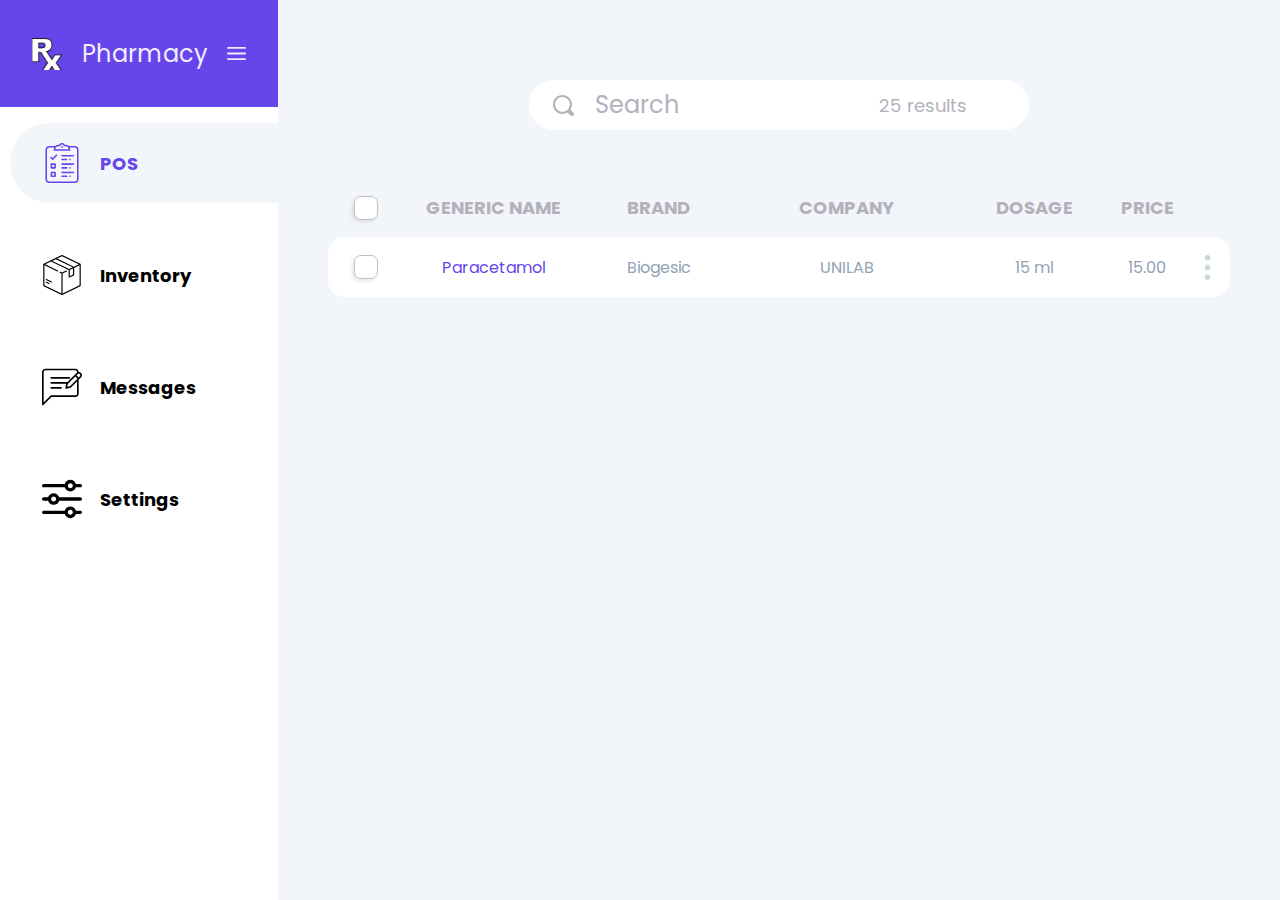
==== commit b69e988b: "wip" ====
--- a/frontend/html/index.html
+++ b/frontend/html/index.html
@@ -122,503 +122,9 @@
                 <img src="../static/3dots.svg" />
               </div>
             </div>
-
-            <div class="table__body__card">
-              <div class="table__body__card__item check ">
-                <div></div>
-              </div>
-              <div class="table__body__card__item generic">
-                <h1 class="name">Paracetamol</h1>
-              </div>
-              <div class="table__body__card__item brand">
-                <h1 class="name">Biogesic</h1>
-              </div>
-              <div class="table__body__card__item company">
-                <h1 class="name">UNILAB</h1>
-              </div>
-              <div class="table__body__card__item dosage">
-                <h1 class="name">15 ml</h1>
-              </div>
-              <div class="table__body__card__item price">
-                <h1 class="name">15.00</h1>
-              </div>
-              <div class="table__body__card__item menu">
-                <img src="../static/3dots.svg" />
-              </div>
-            </div>
-
-            <div class="table__body__card">
-              <div class="table__body__card__item check ">
-                <div></div>
-              </div>
-              <div class="table__body__card__item generic">
-                <h1 class="name">Paracetamol</h1>
-              </div>
-              <div class="table__body__card__item brand">
-                <h1 class="name">Biogesic</h1>
-              </div>
-              <div class="table__body__card__item company">
-                <h1 class="name">UNILAB</h1>
-              </div>
-              <div class="table__body__card__item dosage">
-                <h1 class="name">15 ml</h1>
-              </div>
-              <div class="table__body__card__item price">
-                <h1 class="name">15.00</h1>
-              </div>
-              <div class="table__body__card__item menu">
-                <img src="../static/3dots.svg" />
-              </div>
-            </div>
-
-            <div class="table__body__card">
-              <div class="table__body__card__item check ">
-                <div></div>
-              </div>
-              <div class="table__body__card__item generic">
-                <h1 class="name">Paracetamol</h1>
-              </div>
-              <div class="table__body__card__item brand">
-                <h1 class="name">Biogesic</h1>
-              </div>
-              <div class="table__body__card__item company">
-                <h1 class="name">UNILAB</h1>
-              </div>
-              <div class="table__body__card__item dosage">
-                <h1 class="name">15 ml</h1>
-              </div>
-              <div class="table__body__card__item price">
-                <h1 class="name">15.00</h1>
-              </div>
-              <div class="table__body__card__item menu">
-                <img src="../static/3dots.svg" />
-              </div>
-            </div>
-
-            <div class="table__body__card">
-              <div class="table__body__card__item check ">
-                <div></div>
-              </div>
-              <div class="table__body__card__item generic">
-                <h1 class="name">Paracetamol</h1>
-              </div>
-              <div class="table__body__card__item brand">
-                <h1 class="name">Biogesic</h1>
-              </div>
-              <div class="table__body__card__item company">
-                <h1 class="name">UNILAB</h1>
-              </div>
-              <div class="table__body__card__item dosage">
-                <h1 class="name">15 ml</h1>
-              </div>
-              <div class="table__body__card__item price">
-                <h1 class="name">15.00</h1>
-              </div>
-              <div class="table__body__card__item menu">
-                <img src="../static/3dots.svg" />
-              </div>
-            </div>
-
-            <div class="table__body__card">
-              <div class="table__body__card__item check ">
-                <div></div>
-              </div>
-              <div class="table__body__card__item generic">
-                <h1 class="name">Paracetamol</h1>
-              </div>
-              <div class="table__body__card__item brand">
-                <h1 class="name">Biogesic</h1>
-              </div>
-              <div class="table__body__card__item company">
-                <h1 class="name">UNILAB</h1>
-              </div>
-              <div class="table__body__card__item dosage">
-                <h1 class="name">15 ml</h1>
-              </div>
-              <div class="table__body__card__item price">
-                <h1 class="name">15.00</h1>
-              </div>
-              <div class="table__body__card__item menu">
-                <img src="../static/3dots.svg" />
-              </div>
-            </div>
-
-            <div class="table__body__card">
-              <div class="table__body__card__item check ">
-                <div></div>
-              </div>
-              <div class="table__body__card__item generic">
-                <h1 class="name">Paracetamol</h1>
-              </div>
-              <div class="table__body__card__item brand">
-                <h1 class="name">Biogesic</h1>
-              </div>
-              <div class="table__body__card__item company">
-                <h1 class="name">UNILAB</h1>
-              </div>
-              <div class="table__body__card__item dosage">
-                <h1 class="name">15 ml</h1>
-              </div>
-              <div class="table__body__card__item price">
-                <h1 class="name">15.00</h1>
-              </div>
-              <div class="table__body__card__item menu">
-                <img src="../static/3dots.svg" />
-              </div>
-            </div>
-
-            <div class="table__body__card">
-              <div class="table__body__card__item check ">
-                <div></div>
-              </div>
-              <div class="table__body__card__item generic">
-                <h1 class="name">Paracetamol</h1>
-              </div>
-              <div class="table__body__card__item brand">
-                <h1 class="name">Biogesic</h1>
-              </div>
-              <div class="table__body__card__item company">
-                <h1 class="name">UNILAB</h1>
-              </div>
-              <div class="table__body__card__item dosage">
-                <h1 class="name">15 ml</h1>
-              </div>
-              <div class="table__body__card__item price">
-                <h1 class="name">15.00</h1>
-              </div>
-              <div class="table__body__card__item menu">
-                <img src="../static/3dots.svg" />
-              </div>
-            </div>
-
-            <div class="table__body__card">
-              <div class="table__body__card__item check ">
-                <div></div>
-              </div>
-              <div class="table__body__card__item generic">
-                <h1 class="name">Paracetamol</h1>
-              </div>
-              <div class="table__body__card__item brand">
-                <h1 class="name">Biogesic</h1>
-              </div>
-              <div class="table__body__card__item company">
-                <h1 class="name">UNILAB</h1>
-              </div>
-              <div class="table__body__card__item dosage">
-                <h1 class="name">15 ml</h1>
-              </div>
-              <div class="table__body__card__item price">
-                <h1 class="name">15.00</h1>
-              </div>
-              <div class="table__body__card__item menu">
-                <img src="../static/3dots.svg" />
-              </div>
-            </div>
-
-            <div class="table__body__card">
-              <div class="table__body__card__item check ">
-                <div></div>
-              </div>
-              <div class="table__body__card__item generic">
-                <h1 class="name">Paracetamol</h1>
-              </div>
-              <div class="table__body__card__item brand">
-                <h1 class="name">Biogesic</h1>
-              </div>
-              <div class="table__body__card__item company">
-                <h1 class="name">UNILAB</h1>
-              </div>
-              <div class="table__body__card__item dosage">
-                <h1 class="name">15 ml</h1>
-              </div>
-              <div class="table__body__card__item price">
-                <h1 class="name">15.00</h1>
-              </div>
-              <div class="table__body__card__item menu">
-                <img src="../static/3dots.svg" />
-              </div>
-            </div>
-
-            <div class="table__body__card">
-              <div class="table__body__card__item check ">
-                <div></div>
-              </div>
-              <div class="table__body__card__item generic">
-                <h1 class="name">Paracetamol</h1>
-              </div>
-              <div class="table__body__card__item brand">
-                <h1 class="name">Biogesic</h1>
-              </div>
-              <div class="table__body__card__item company">
-                <h1 class="name">UNILAB</h1>
-              </div>
-              <div class="table__body__card__item dosage">
-                <h1 class="name">15 ml</h1>
-              </div>
-              <div class="table__body__card__item price">
-                <h1 class="name">15.00</h1>
-              </div>
-              <div class="table__body__card__item menu">
-                <img src="../static/3dots.svg" />
-              </div>
-            </div>
-
-            <div class="table__body__card">
-              <div class="table__body__card__item check ">
-                <div></div>
-              </div>
-              <div class="table__body__card__item generic">
-                <h1 class="name">Paracetamol</h1>
-              </div>
-              <div class="table__body__card__item brand">
-                <h1 class="name">Biogesic</h1>
-              </div>
-              <div class="table__body__card__item company">
-                <h1 class="name">UNILAB</h1>
-              </div>
-              <div class="table__body__card__item dosage">
-                <h1 class="name">15 ml</h1>
-              </div>
-              <div class="table__body__card__item price">
-                <h1 class="name">15.00</h1>
-              </div>
-              <div class="table__body__card__item menu">
-                <img src="../static/3dots.svg" />
-              </div>
-            </div>
           </section>
         </div>
       </section>
-
-      <section class="right-side-bar">
-        <section class="right-side-bar__top">
-          <div class="right-side-bar__top__pharmacy">
-            <div class="right-side-bar__top__pharmacy__hero">
-              <img src="../static/hygeia.svg" class="logo" />
-              <h1 class="name">Pharmacy</h1>
-            </div>
-            <h3 class="right-side-bar__top__pharmacy__location">
-              21 St. This Barangay, That City
-            </h3>
-          </div>
-          <div class="line"></div>
-        </section>
-        <section class="right-side-bar__mid">
-          <div class="right-side-bar__mid__transaction">
-            <h1 class="name">Transaction:</h1>
-            <h1 class="number">817231987237</h1>
-          </div>
-          <div class="right-side-bar__mid__clerk">
-            <img src="../static/jane.svg" class="picture" />
-            <div class="right-side-bar__mid__clerk__hero">
-              <h1 class="name">Jane Doe</h1>
-              <h2 class="title">Sales Clerk</h2>
-            </div>
-          </div>
-          <div class="line"></div>
-        </section>
-
-        <section class="right-side-bar__bot">
-          <section class="table">
-            <div class="table__card">
-              <div class="table__card__item name">
-                <h1>BIOGESIC TABLET 250MG</h1>
-              </div>
-              <div class="table__card__item piece">
-                <h1>5PC</h1>
-              </div>
-              <div class="table__card__item price">
-                <h1>6.00</h1>
-              </div>
-              <div class="table__card__item total">
-                <h1>30.00</h1>
-              </div>
-            </div>
-
-            <div class="table__card">
-              <div class="table__card__item name">
-                <h1>STRESSTABS DROPLETS</h1>
-              </div>
-              <div class="table__card__item piece">
-                <h1>1PC</h1>
-              </div>
-              <div class="table__card__item price">
-                <h1>5.00</h1>
-              </div>
-              <div class="table__card__item total">
-                <h1>5.00</h1>
-              </div>
-            </div>
-
-            <div class="table__card">
-              <div class="table__card__item name">
-                <h1>NATURE'S SPRING 1L</h1>
-              </div>
-              <div class="table__card__item piece">
-                <h1>1PC</h1>
-              </div>
-              <div class="table__card__item price">
-                <h1>25.00</h1>
-              </div>
-              <div class="table__card__item total">
-                <h1>25.00</h1>
-              </div>
-            </div>
-
-            <div class="table__card">
-              <div class="table__card__item name">
-                <h1>RITEMED IBUPROFEN CAP</h1>
-              </div>
-              <div class="table__card__item piece">
-                <h1>3PC</h1>
-              </div>
-              <div class="table__card__item price">
-                <h1>18.00</h1>
-              </div>
-              <div class="table__card__item total">
-                <h1>54.00</h1>
-              </div>
-            </div>
-
-            <div class="table__card">
-              <div class="table__card__item name">
-                <h1>BIOGESIC TABLET 250MG</h1>
-              </div>
-              <div class="table__card__item piece">
-                <h1>5PC</h1>
-              </div>
-              <div class="table__card__item price">
-                <h1>6.00</h1>
-              </div>
-              <div class="table__card__item total">
-                <h1>30.00</h1>
-              </div>
-            </div>
-
-            <div class="table__card">
-              <div class="table__card__item name">
-                <h1>STRESSTABS DROPLETS</h1>
-              </div>
-              <div class="table__card__item piece">
-                <h1>1PC</h1>
-              </div>
-              <div class="table__card__item price">
-                <h1>5.00</h1>
-              </div>
-              <div class="table__card__item total">
-                <h1>5.00</h1>
-              </div>
-            </div>
-
-            <div class="table__card">
-              <div class="table__card__item name">
-                <h1>NATURE'S SPRING 1L</h1>
-              </div>
-              <div class="table__card__item piece">
-                <h1>1PC</h1>
-              </div>
-              <div class="table__card__item price">
-                <h1>25.00</h1>
-              </div>
-              <div class="table__card__item total">
-                <h1>25.00</h1>
-              </div>
-            </div>
-
-            <div class="table__card">
-              <div class="table__card__item name">
-                <h1>RITEMED IBUPROFEN CAP</h1>
-              </div>
-              <div class="table__card__item piece">
-                <h1>3PC</h1>
-              </div>
-              <div class="table__card__item price">
-                <h1>18.00</h1>
-              </div>
-              <div class="table__card__item total">
-                <h1>54.00</h1>
-              </div>
-            </div>
-          </section>
-
-          <section class="calculations">
-            <div class="total-items">
-              <h1 class="name">TOTAL ITEMS:</h1>
-              <h2 class="number">8</h2>
-            </div>
-            <div class="subtotal">
-              <h1 class="name">SUBTOTAL:</h1>
-              <h2 class="number">228.00</h2>
-            </div>
-            <div class="discount">
-              <h1 class="name">DISCOUNT:</h1>
-              <h2 class="number">28.00</h2>
-            </div>
-          </section>
-          <div class="line--broken"></div>
-          <section class="total">
-            <h1 class="name">TOTAL:</h1>
-            <h1 class="number">200.00</h1>
-          </section>
-        </section>
-      </section>
-
-      <!-- Modal Section -->
-      <div class="modal">
-        <div class="add-medicine">
-          <span class="close">+</span>
-          <form action="#" method="GET" class="table">
-            <div class="table__item generic">
-              <h1 class="name">Generic Name:</h1>
-              <h1 class="title">Paracetamol</h1>
-            </div>
-
-            <div class="table__item brand">
-              <h1 class="name">Brand Name:</h1>
-              <h1 class="title">Biogesic</h1>
-            </div>
-
-            <div class="table__item company">
-              <h1 class="name">Company Name:</h1>
-              <h1 class="title">UNILAB</h1>
-            </div>
-
-            <div class="table__item dosage">
-              <h1 class="name">Dosage:</h1>
-              <h1 class="title">15mL Droplets</h1>
-            </div>
-          </form>
-
-          <form action="#" method="GET" class="table">
-            <div class="table__item stocks">
-              <h1 class="name">Stocks Available:</h1>
-              <h1 class="title">15</h1>
-            </div>
-
-            <div class="table__item quantity">
-              <label for="qty" class="name">Quantity:</label>
-              <input type="text" name="qty" id="qty" class="title" size="2" />
-            </div>
-
-            <div class="table__item price">
-              <h1 class="name">Price:</h1>
-              <h1 class="title">15.00</h1>
-            </div>
-          </form>
-
-          <form action="#" method="POST" class="cash-out">
-            <div class="total">
-              <h1 class="name">Total:</h1>
-              <h1 class="number">60.00</h1>
-            </div>
-
-            <div class="buttons">
-              <button type="reset" class="cancel"><h1>Cancel</h1></button>
-              <button type="submit" class="submit"><h1>Confirm</h1></button>
-            </div>
-          </form>
-        </div>
-      </div>
     </div>
   </body>
 </html>
--- a/frontend/css/main.css
+++ b/frontend/css/main.css
@@ -455,6 +455,10 @@
   -ms-grid-row: 1;
   -ms-grid-column: 3;
   grid-area: price;
+}
+
+.main .table__body__card__item.button {
+  grid-area: button;
 }
 
 .main .table__body__card__item.menu {
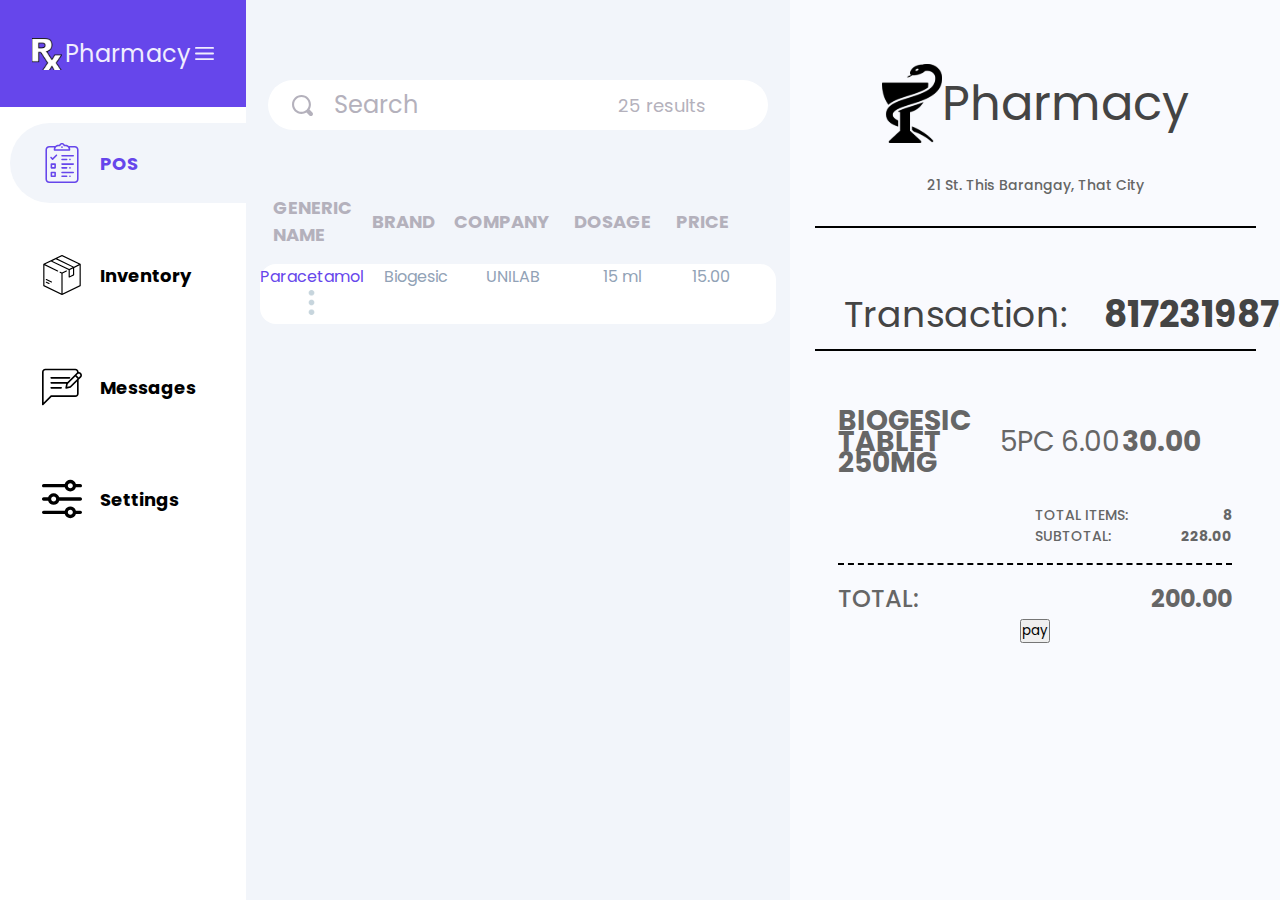
==== commit e1c2ad42: "wip" ====
--- a/frontend/html/index.html
+++ b/frontend/html/index.html
@@ -125,6 +125,66 @@
           </section>
         </div>
       </section>
+
+      <section class="right-side-bar">
+        <section class="right-side-bar__top">
+          <div class="right-side-bar__top__pharmacy">
+            <div class="right-side-bar__top__pharmacy__hero">
+              <img src="../static/hygeia.svg" class="logo" />
+              <h1 class="name">Pharmacy</h1>
+            </div>
+            <h3 class="right-side-bar__top__pharmacy__location">
+              21 St. This Barangay, That City
+            </h3>
+          </div>
+          <div class="line"></div>
+        </section>
+        <section class="right-side-bar__mid">
+          <div class="right-side-bar__mid__transaction">
+            <h1 class="name">Transaction:</h1>
+            <h1 class="number">817231987237</h1>
+          </div>
+          <div class="line"></div>
+        </section>
+
+        <section class="right-side-bar__bot">
+          <section class="table">
+            <div class="table__card">
+              <div class="table__card__item name">
+                <h1>BIOGESIC TABLET 250MG</h1>
+              </div>
+              <div class="table__card__item piece">
+                <h1>5PC</h1>
+              </div>
+              <div class="table__card__item price">
+                <h1>6.00</h1>
+              </div>
+              <div class="table__card__item total">
+                <h1>30.00</h1>
+              </div>
+            </div>
+          </section>
+
+          <section class="calculations">
+            <div class="total-items">
+              <h1 class="name">TOTAL ITEMS:</h1>
+              <h2 class="number">8</h2>
+            </div>
+            <div class="subtotal">
+              <h1 class="name">SUBTOTAL:</h1>
+              <h2 class="number">228.00</h2>
+            </div>
+          </section>
+          <div class="line--broken"></div>
+          <section class="total">
+            <h1 class="name">TOTAL:</h1>
+            <h1 class="number">200.00</h1>
+          </section>
+          <div class='pay-section'>
+            <input type='submit' value='pay'>
+          </div>
+        </section>
+      </section>
     </div>
   </body>
 </html>
--- a/frontend/css/main.css
+++ b/frontend/css/main.css
@@ -235,6 +235,7 @@
 .main .search__main__name {
   width: 80%;
   border: none;
+  outline: none;
   font-style: normal;
   font-weight: normal;
   font-size: 24px;
@@ -290,9 +291,9 @@
 .main .table__header {
   display: -ms-grid;
   display: grid;
-  -ms-grid-columns: 0.5fr 1.2fr 1fr 1.5fr 1fr 0.5fr 0.3fr;
-      grid-template-columns: 0.5fr 1.2fr 1fr 1.5fr 1fr 0.5fr 0.3fr;
-      grid-template-areas: "check generic brand company dosage price";
+  -ms-grid-columns: 0.5fr 1.2fr 1fr 1.5fr 0.5fr 0.4fr;
+      grid-template-columns: 0.5fr 1.2fr 1fr 1.5fr 0.5fr 0.4fr;
+      grid-template-areas: "generic brand company dosage price";
   width: 90%;
   margin: 0 auto 1em auto;
   justify-items: center;
@@ -308,50 +309,43 @@
 
 .main .table__header__item .name {
   font-size: 18px;
-}
-
-.main .table__header__item.check {
+  cursor: pointer;
+}
+
+.main .table__header__item .text {
+  width: 1.5em;
+}
+
+.main .table__header__item .text:hover {
+  font-weight: bold;
+}
+
+.main .table__header__item.generic {
   -ms-grid-row: 1;
   -ms-grid-column: 1;
-  grid-area: check;
-  height: 1.5em;
-  width: 1.5em;
-  background-color: #ffffff;
-  border: 0.5px solid #c1c1c1;
-  -webkit-box-sizing: border-box;
-          box-sizing: border-box;
-  -webkit-box-shadow: -2px 2px 4px rgba(0, 0, 0, 0.1);
-          box-shadow: -2px 2px 4px rgba(0, 0, 0, 0.1);
-  border-radius: 7px;
-  cursor: pointer;
-}
-
-.main .table__header__item.check--active {
-  background-color: #6646eb;
-}
-
-.main .table__header__item.generic {
+  grid-area: generic;
+}
+
+.main .table__header__item.brand {
   -ms-grid-row: 1;
   -ms-grid-column: 2;
-  grid-area: generic;
-}
-
-.main .table__header__item.brand {
+  grid-area: brand;
+}
+
+.main .table__header__item.company {
   -ms-grid-row: 1;
   -ms-grid-column: 3;
-  grid-area: brand;
-}
-
-.main .table__header__item.company {
+  grid-area: company;
+}
+
+.main .table__header__item.dosage {
   -ms-grid-row: 1;
   -ms-grid-column: 4;
-  grid-area: company;
-}
-
-.main .table__header__item.dosage {
-  -ms-grid-row: 1;
-  -ms-grid-column: 5;
   grid-area: dosage;
+}
+
+.main .table__header__item.quantity {
+  grid-area: quantity;
 }
 
 .main .table__header__item.price {
@@ -369,16 +363,17 @@
 }
 
 .main .table__body__card {
+  cursor: default;
   display: -ms-grid;
   display: grid;
-  -ms-grid-columns: 0.5fr 1.2fr 1fr 1.5fr 1fr 0.5fr 0.3fr;
-      grid-template-columns: 0.5fr 1.2fr 1fr 1.5fr 1fr 0.5fr 0.3fr;
-      grid-template-areas: "check generic brand company dosage price menu";
+  -ms-grid-columns: 0.5fr 1.2fr 1fr 1.5fr 0.5fr 0.5fr;
+      grid-template-columns: 0.5fr 1.2fr 1fr 1.5fr 0.5fr 0.5fr;
+      grid-template-areas: "generic brand company dosage price";
   justify-items: center;
   -webkit-box-align: center;
       -ms-flex-align: center;
           align-items: center;
-  width: 90%;
+  width: 95%;
   height: 60px;
   -webkit-transition: width 500ms ease;
   transition: width 500ms ease;
@@ -387,6 +382,34 @@
   border-radius: 1em;
 }
 
+.main .table__body__card--unavailable {
+  cursor: default;
+  display: -ms-grid;
+  display: grid;
+  -ms-grid-columns: 0.5fr 1.2fr 1fr 1.5fr 0.5fr 0.5fr;
+      grid-template-columns: 0.5fr 1.2fr 1fr 1.5fr 0.5fr 0.5fr;
+      grid-template-areas: "generic brand company dosage price";
+  justify-items: center;
+  -webkit-box-align: center;
+      -ms-flex-align: center;
+          align-items: center;
+  width: 95%;
+  height: 60px;
+  -webkit-transition: width 500ms ease;
+  transition: width 500ms ease;
+  margin: 0 auto;
+  background-color: #EEE2E2;
+  border-radius: 1em;
+}
+
+.main .table__body__card--unavailable:hover {
+  background-color: #EEE2E2;
+  cursor: pointer;
+  width: 92%;
+  height: 70px;
+  margin: 5px auto;
+}
+
 .main .table__body__card:hover {
   background-color: #f9fafe;
   cursor: pointer;
@@ -406,48 +429,32 @@
   font-style: normal;
 }
 
-.main .table__body__card__item.check {
+.main .table__body__card__item .text {
+  width: 6em;
+}
+
+.main .table__body__card__item.generic {
   -ms-grid-row: 1;
   -ms-grid-column: 1;
-  grid-area: check;
-  height: 1.5em;
-  width: 1.5em;
-  background: #ffffff;
-  border: 0.5px solid #c1c1c1;
-  -webkit-box-sizing: border-box;
-          box-sizing: border-box;
-  -webkit-box-shadow: -2px 2px 4px rgba(0, 0, 0, 0.1);
-          box-shadow: -2px 2px 4px rgba(0, 0, 0, 0.1);
-  border-radius: 7px;
-  cursor: pointer;
-}
-
-.main .table__body__card__item.check--active {
-  background-color: #6646eb;
-}
-
-.main .table__body__card__item.generic {
+  grid-area: generic;
+  color: #6646eb;
+}
+
+.main .table__body__card__item.brand {
   -ms-grid-row: 1;
   -ms-grid-column: 2;
-  grid-area: generic;
-  color: #6646eb;
-}
-
-.main .table__body__card__item.brand {
+  grid-area: brand;
+}
+
+.main .table__body__card__item.company {
   -ms-grid-row: 1;
   -ms-grid-column: 3;
-  grid-area: brand;
-}
-
-.main .table__body__card__item.company {
+  grid-area: company;
+}
+
+.main .table__body__card__item.dosage {
   -ms-grid-row: 1;
   -ms-grid-column: 4;
-  grid-area: company;
-}
-
-.main .table__body__card__item.dosage {
-  -ms-grid-row: 1;
-  -ms-grid-column: 5;
   grid-area: dosage;
 }
 
@@ -458,39 +465,15 @@
 }
 
 .main .table__body__card__item.button {
+  cursor: pointer;
+  outline: none;
+  border: none;
+  border-radius: .8em;
   grid-area: button;
-}
-
-.main .table__body__card__item.menu {
-  -ms-grid-row: 1;
-  -ms-grid-column: 7;
-  grid-area: menu;
-  cursor: pointer;
-  display: -webkit-box;
-  display: -ms-flexbox;
-  display: flex;
-  -webkit-box-align: center;
-      -ms-flex-align: center;
-          align-items: center;
-  -webkit-box-pack: center;
-      -ms-flex-pack: center;
-          justify-content: center;
-  -webkit-box-orient: horizontal;
-  -webkit-box-direction: normal;
-      -ms-flex-direction: row;
-          flex-direction: row;
-}
-
-.main .table__body__card__item.menu img {
-  width: 25px;
-  height: 25px;
-  -webkit-transition: all 200ms ease;
-  transition: all 200ms ease;
-}
-
-.main .table__body__card__item.menu:hover img {
-  width: 40px;
-  height: 40px;
+  background-color: #6646eb;
+  width: 7em;
+  height: 3em;
+  color: white;
 }
 
 .right-side-bar {
@@ -1064,6 +1047,10 @@
   color: rgba(61, 62, 64, 0.7);
 }
 
+.modal .add-medicine .table .hide-text {
+  display: none;
+}
+
 .modal .add-medicine .table__item {
   display: -ms-grid;
   display: grid;
@@ -1092,40 +1079,13 @@
   -webkit-box-align: center;
       -ms-flex-align: center;
           align-items: center;
-  -webkit-box-pack: justify;
-      -ms-flex-pack: justify;
-          justify-content: space-between;
-  -webkit-box-orient: horizontal;
-  -webkit-box-direction: normal;
-      -ms-flex-direction: row;
-          flex-direction: row;
-}
-
-.modal .add-medicine .cash-out .total {
-  width: 30%;
-  height: 48px;
-  display: -webkit-box;
-  display: -ms-flexbox;
-  display: flex;
-  -webkit-box-align: center;
-      -ms-flex-align: center;
-          align-items: center;
-  -webkit-box-pack: justify;
-      -ms-flex-pack: justify;
-          justify-content: space-between;
-  -webkit-box-orient: horizontal;
-  -webkit-box-direction: normal;
-      -ms-flex-direction: row;
-          flex-direction: row;
-}
-
-.modal .add-medicine .cash-out .total h1 {
-  font-size: 24px;
-}
-
-.modal .add-medicine .cash-out .total h1.name {
-  font-weight: normal;
-  font-style: normal;
+  -webkit-box-pack: end;
+      -ms-flex-pack: end;
+          justify-content: flex-end;
+  -webkit-box-orient: horizontal;
+  -webkit-box-direction: normal;
+      -ms-flex-direction: row;
+          flex-direction: row;
 }
 
 .modal .add-medicine .cash-out .buttons {
